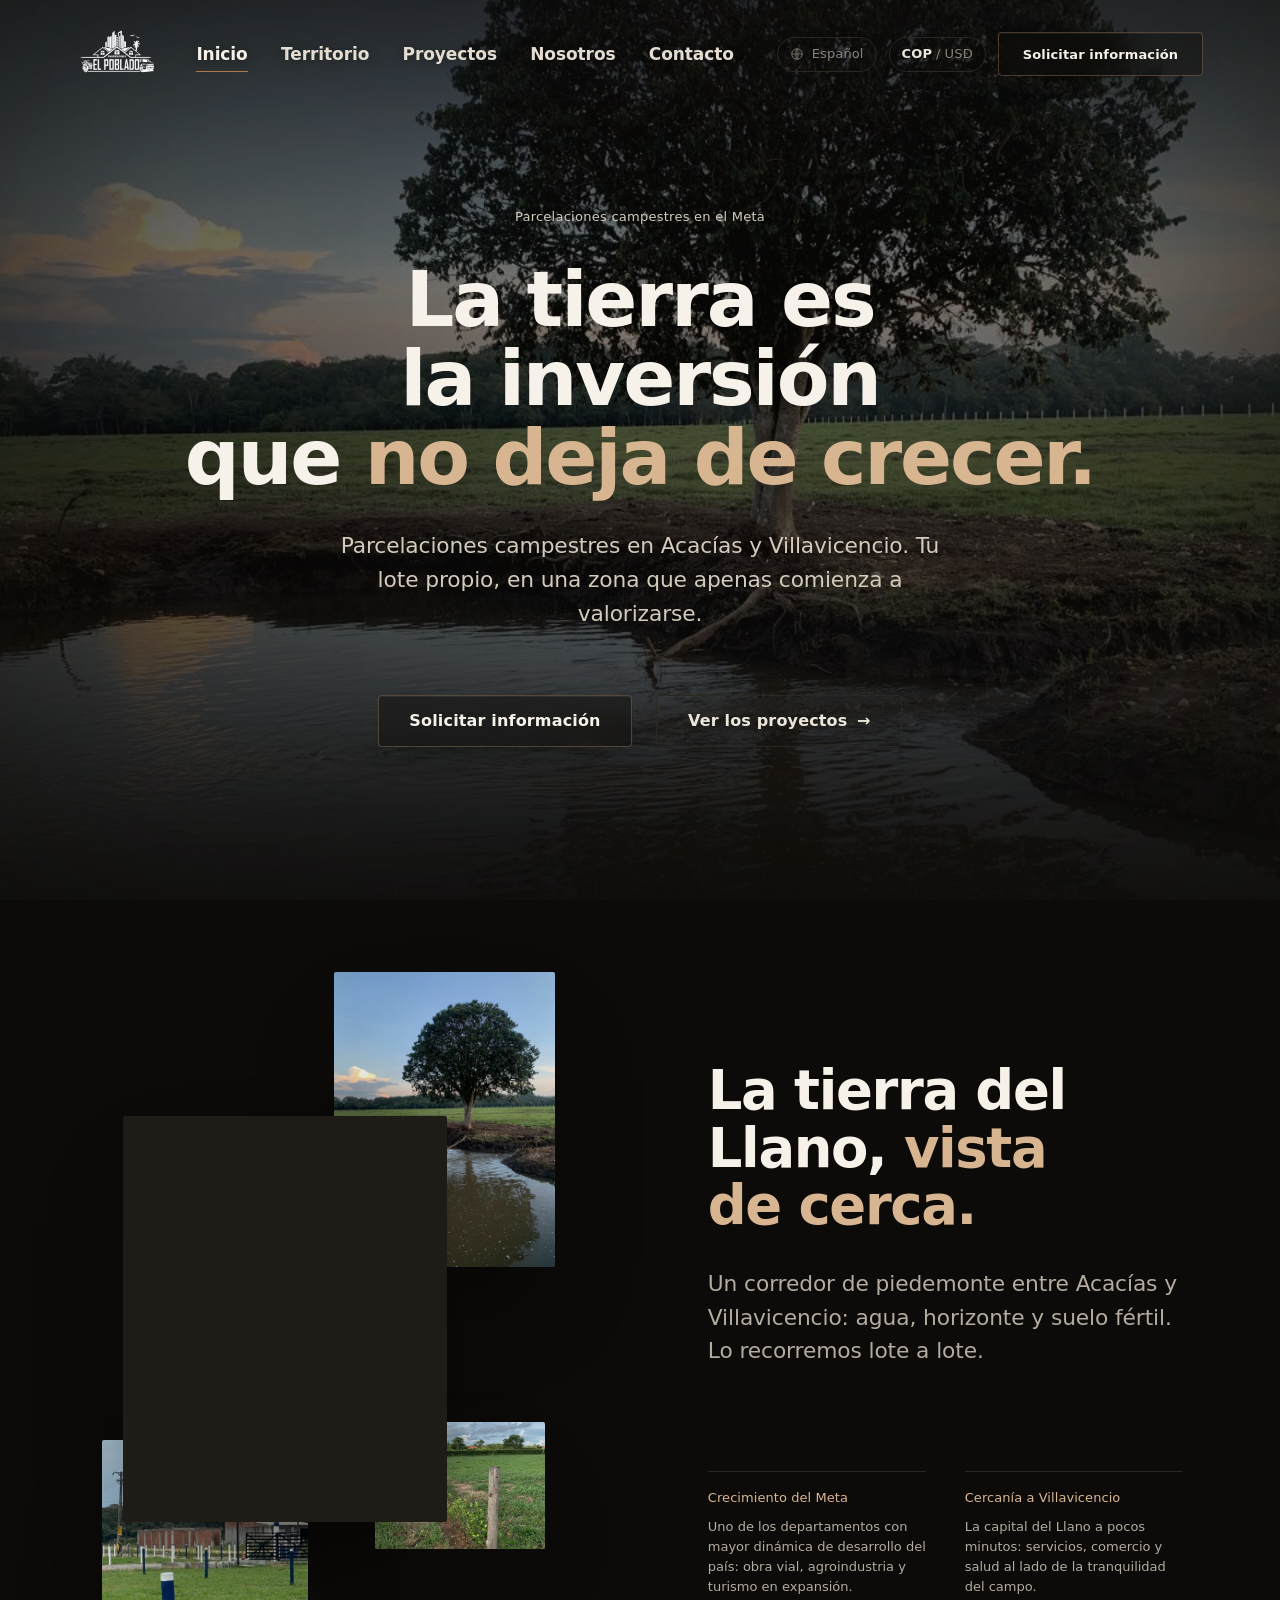
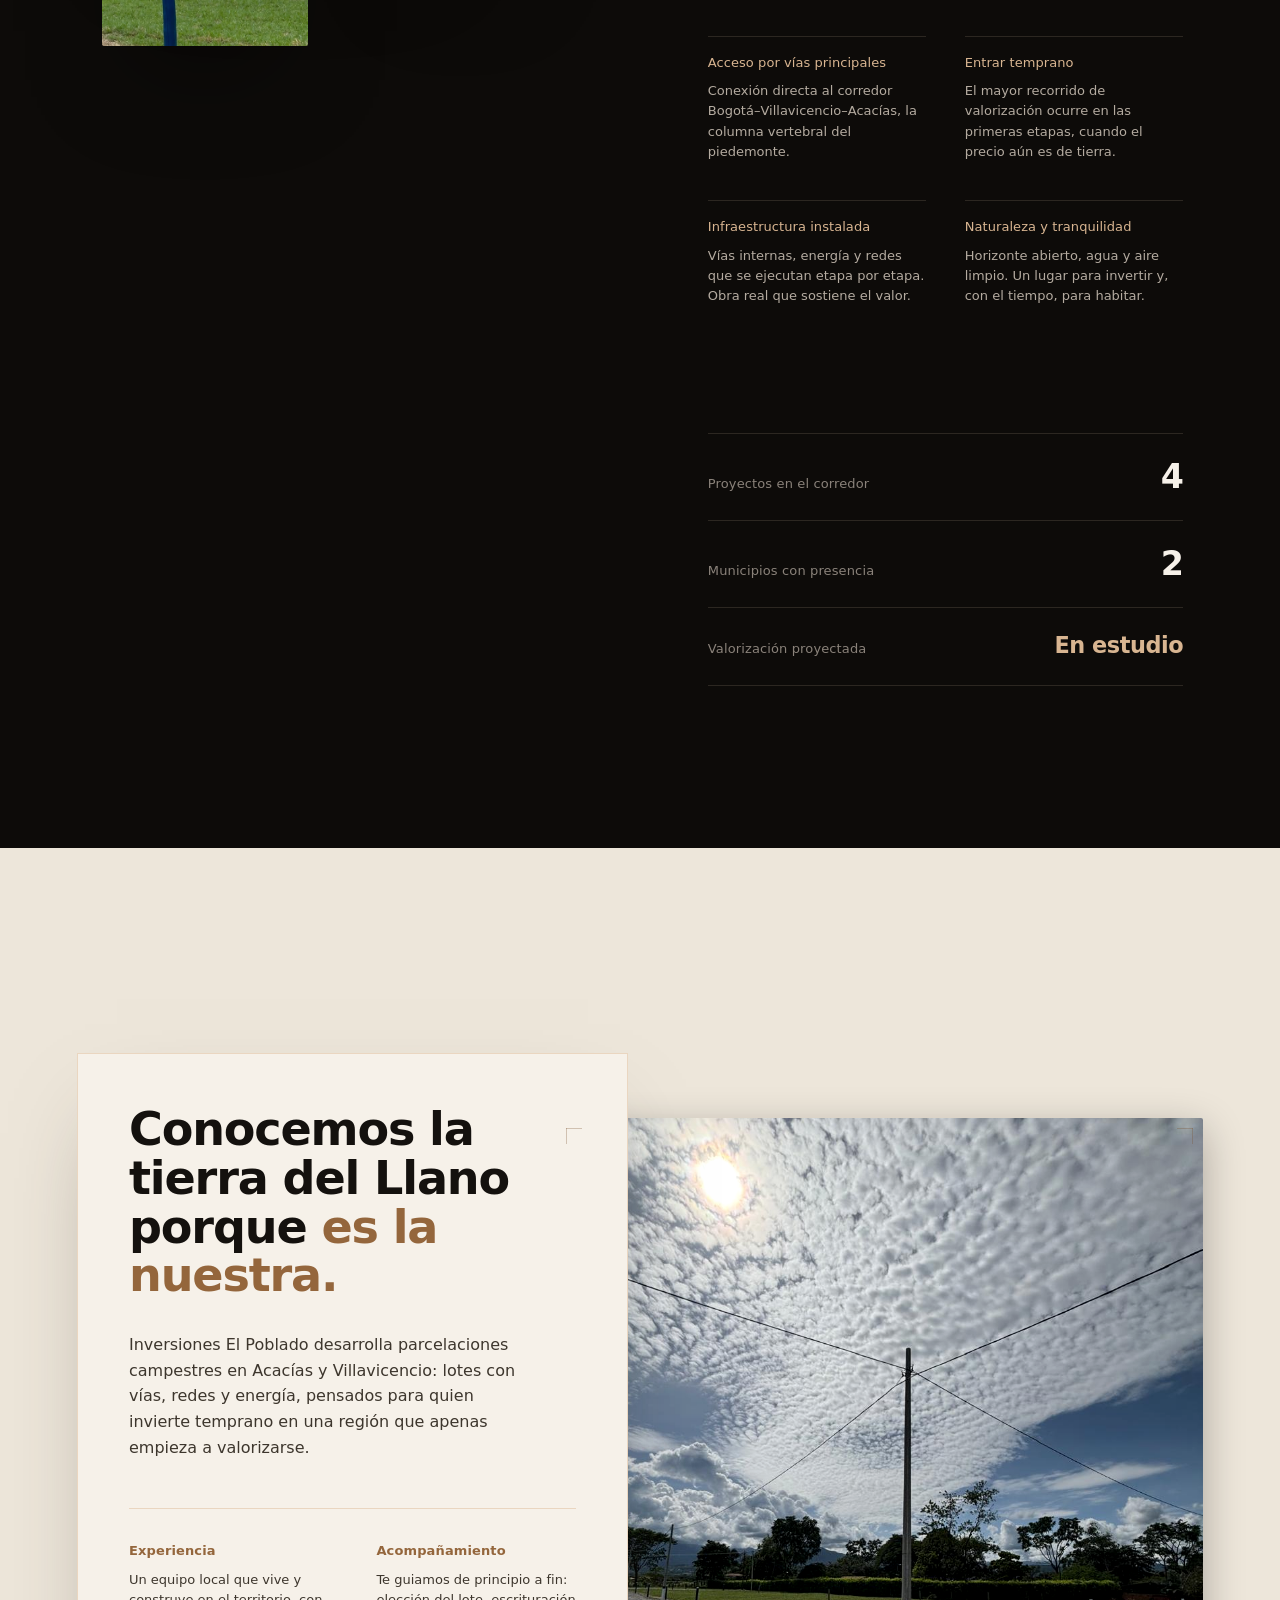
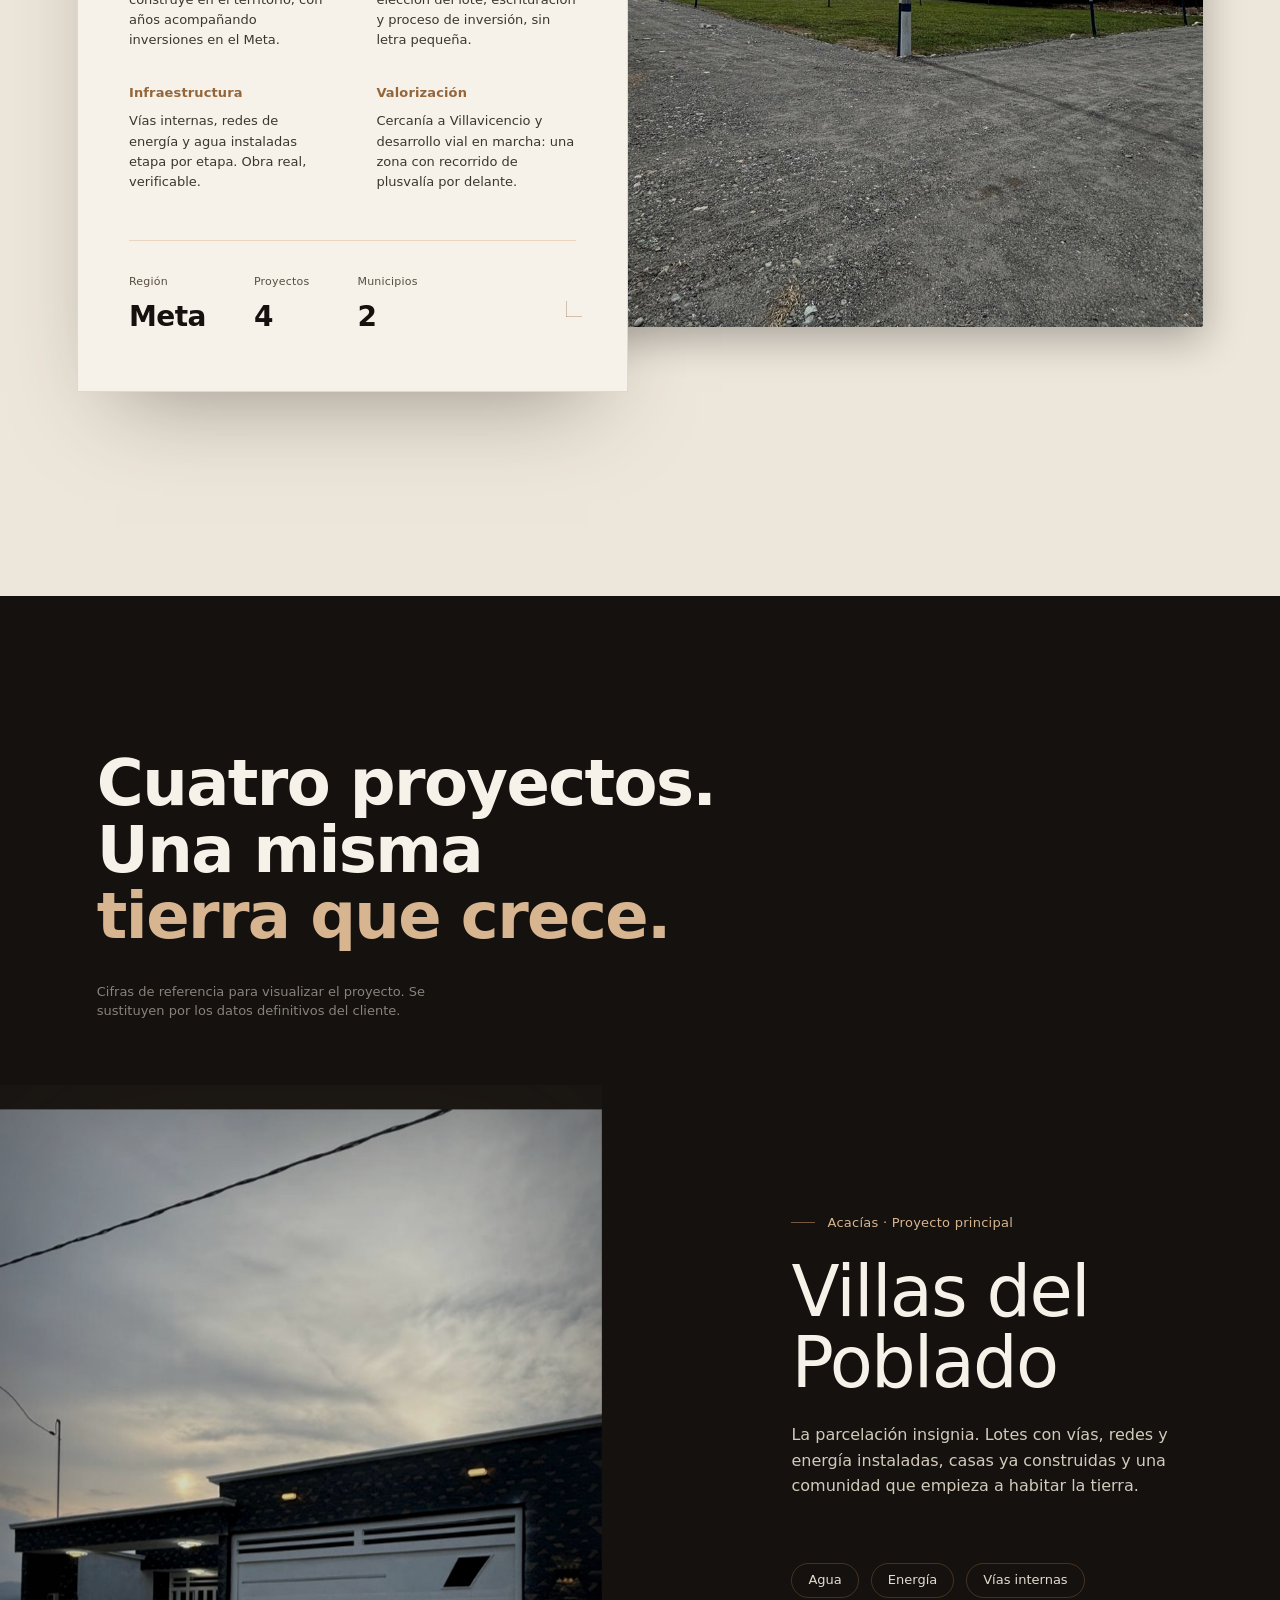
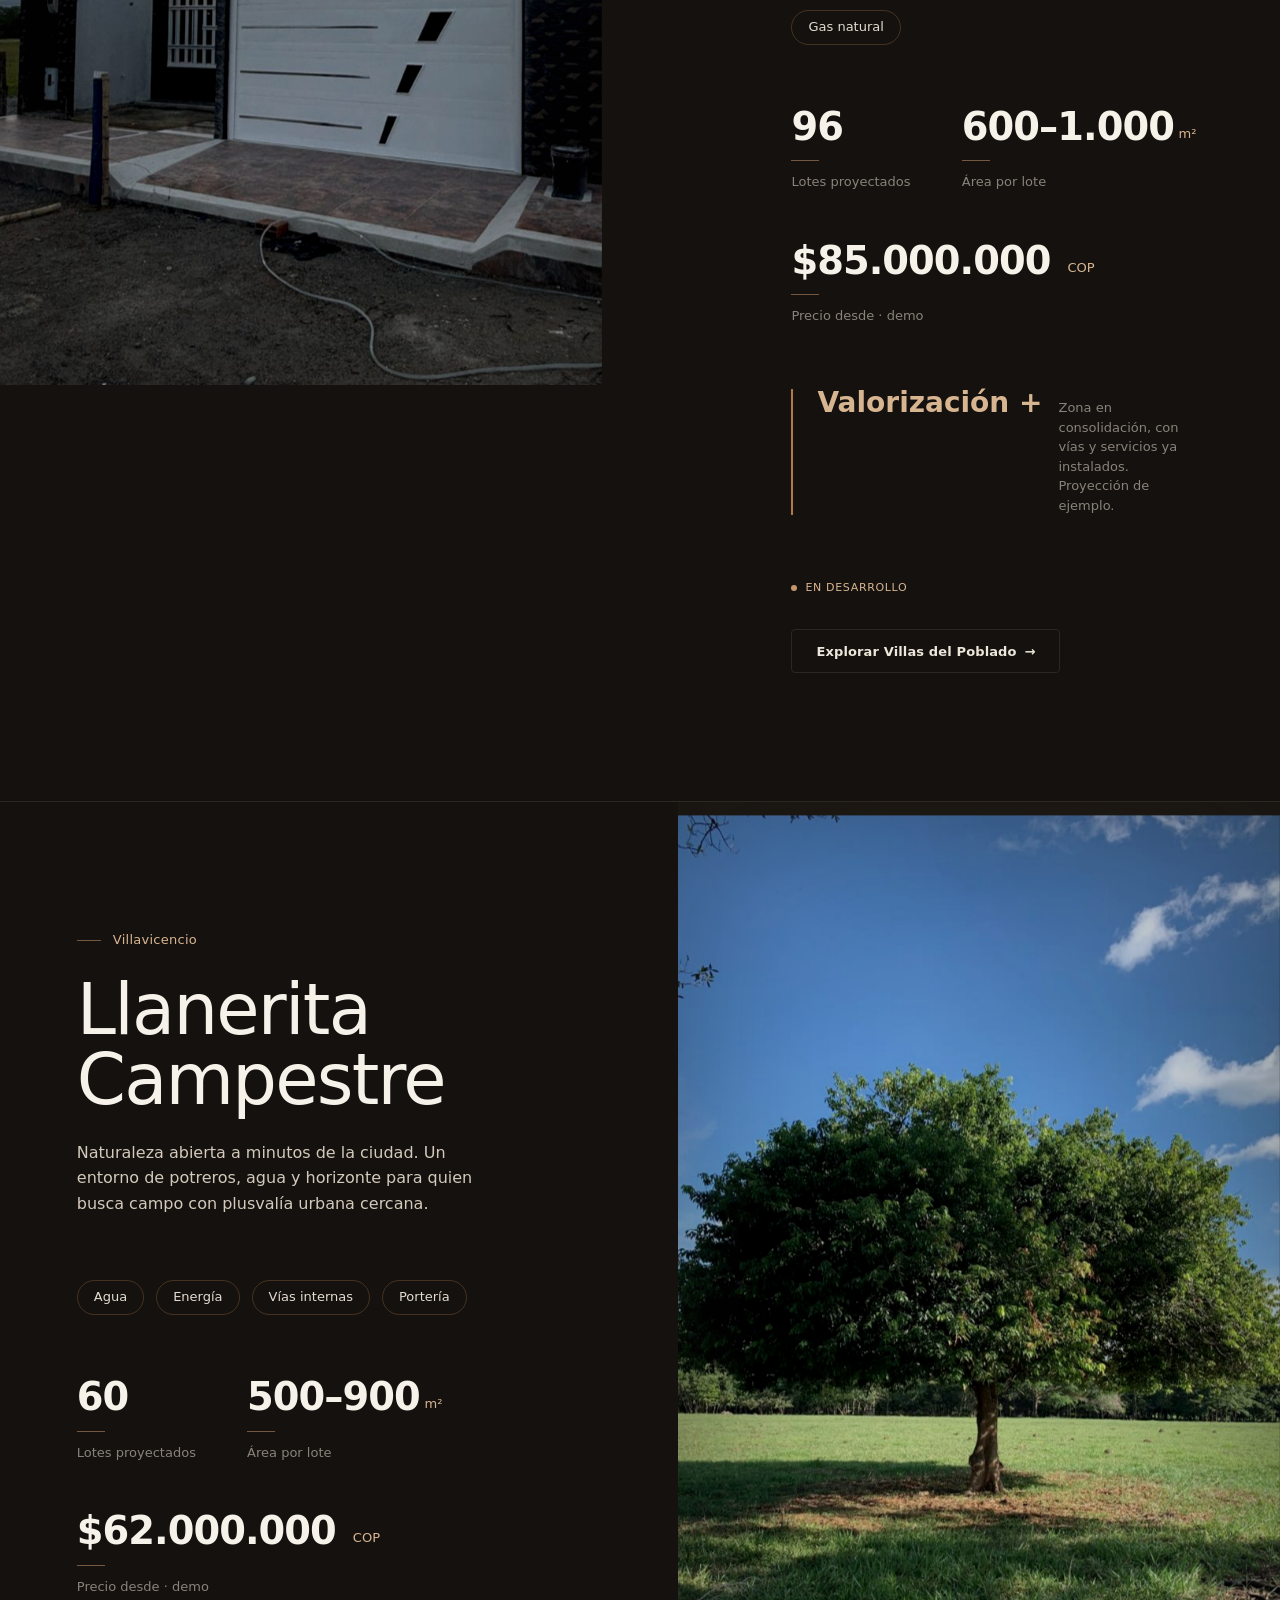
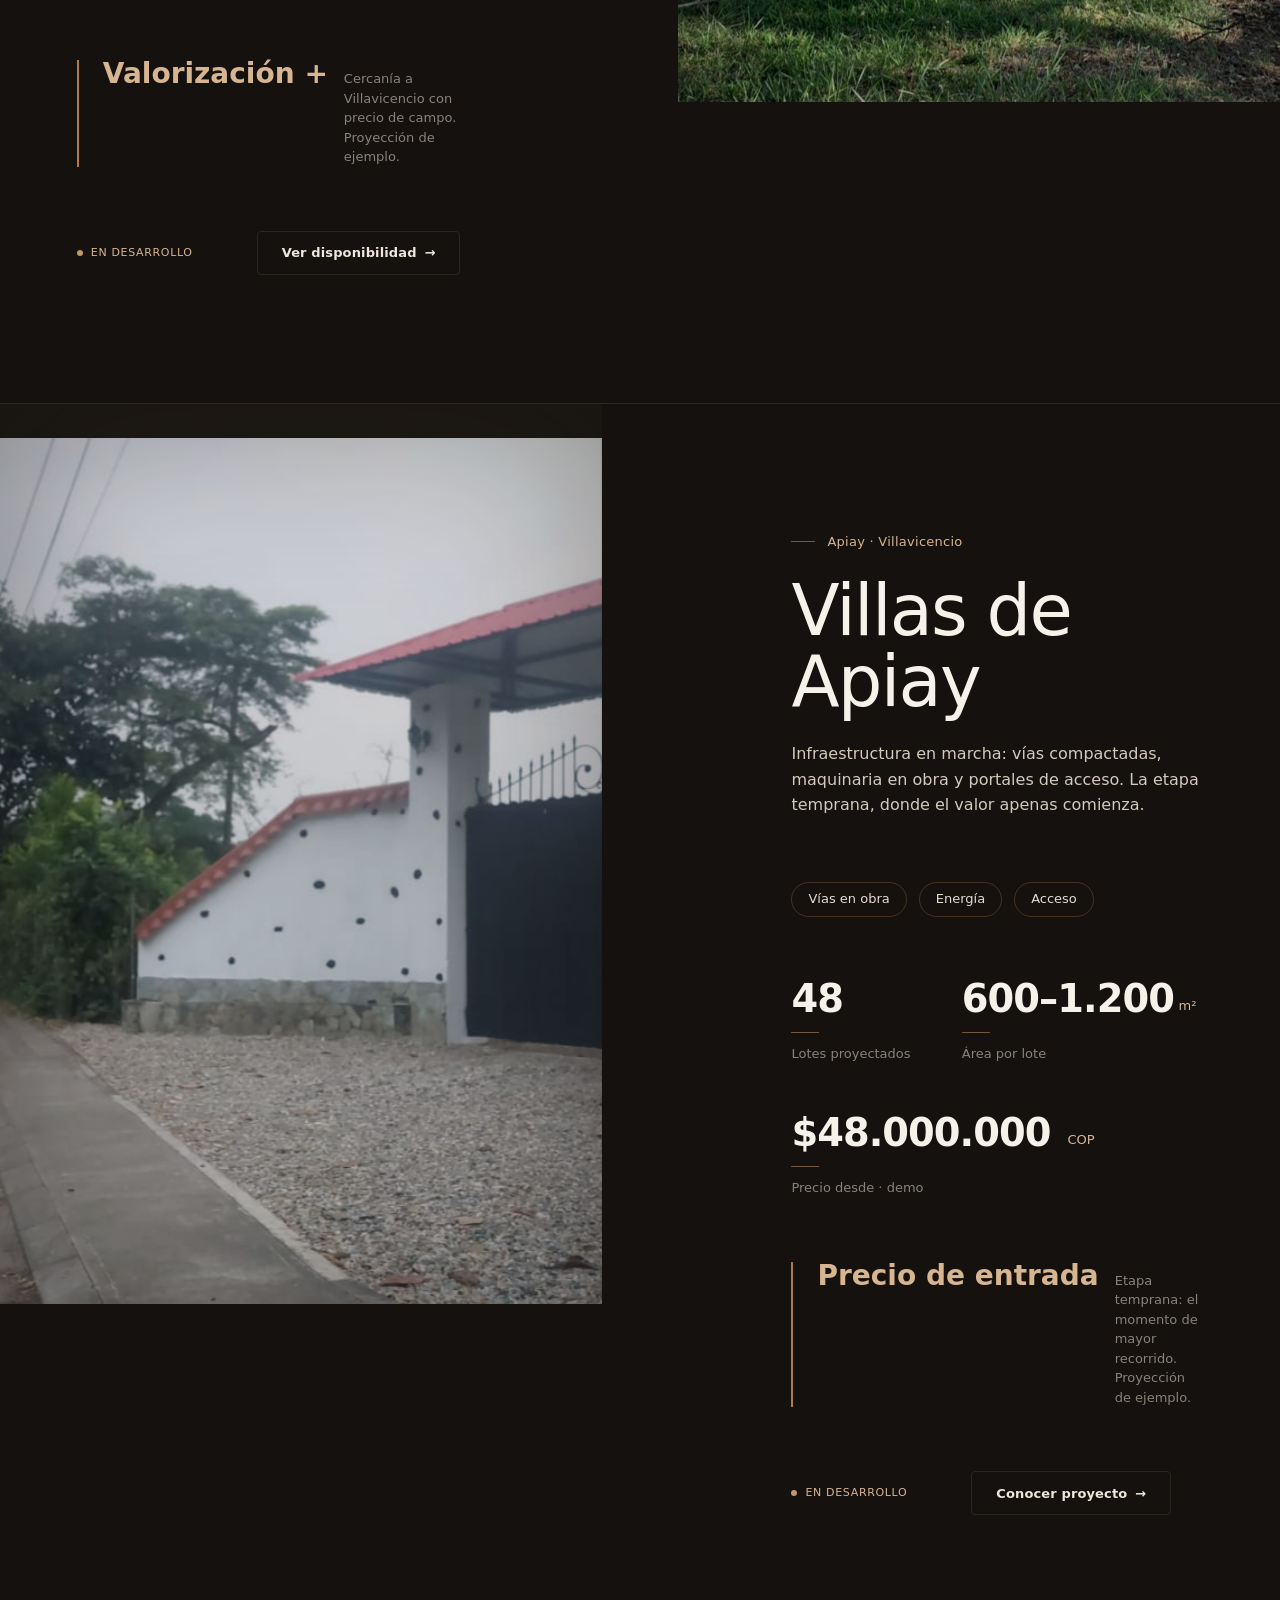
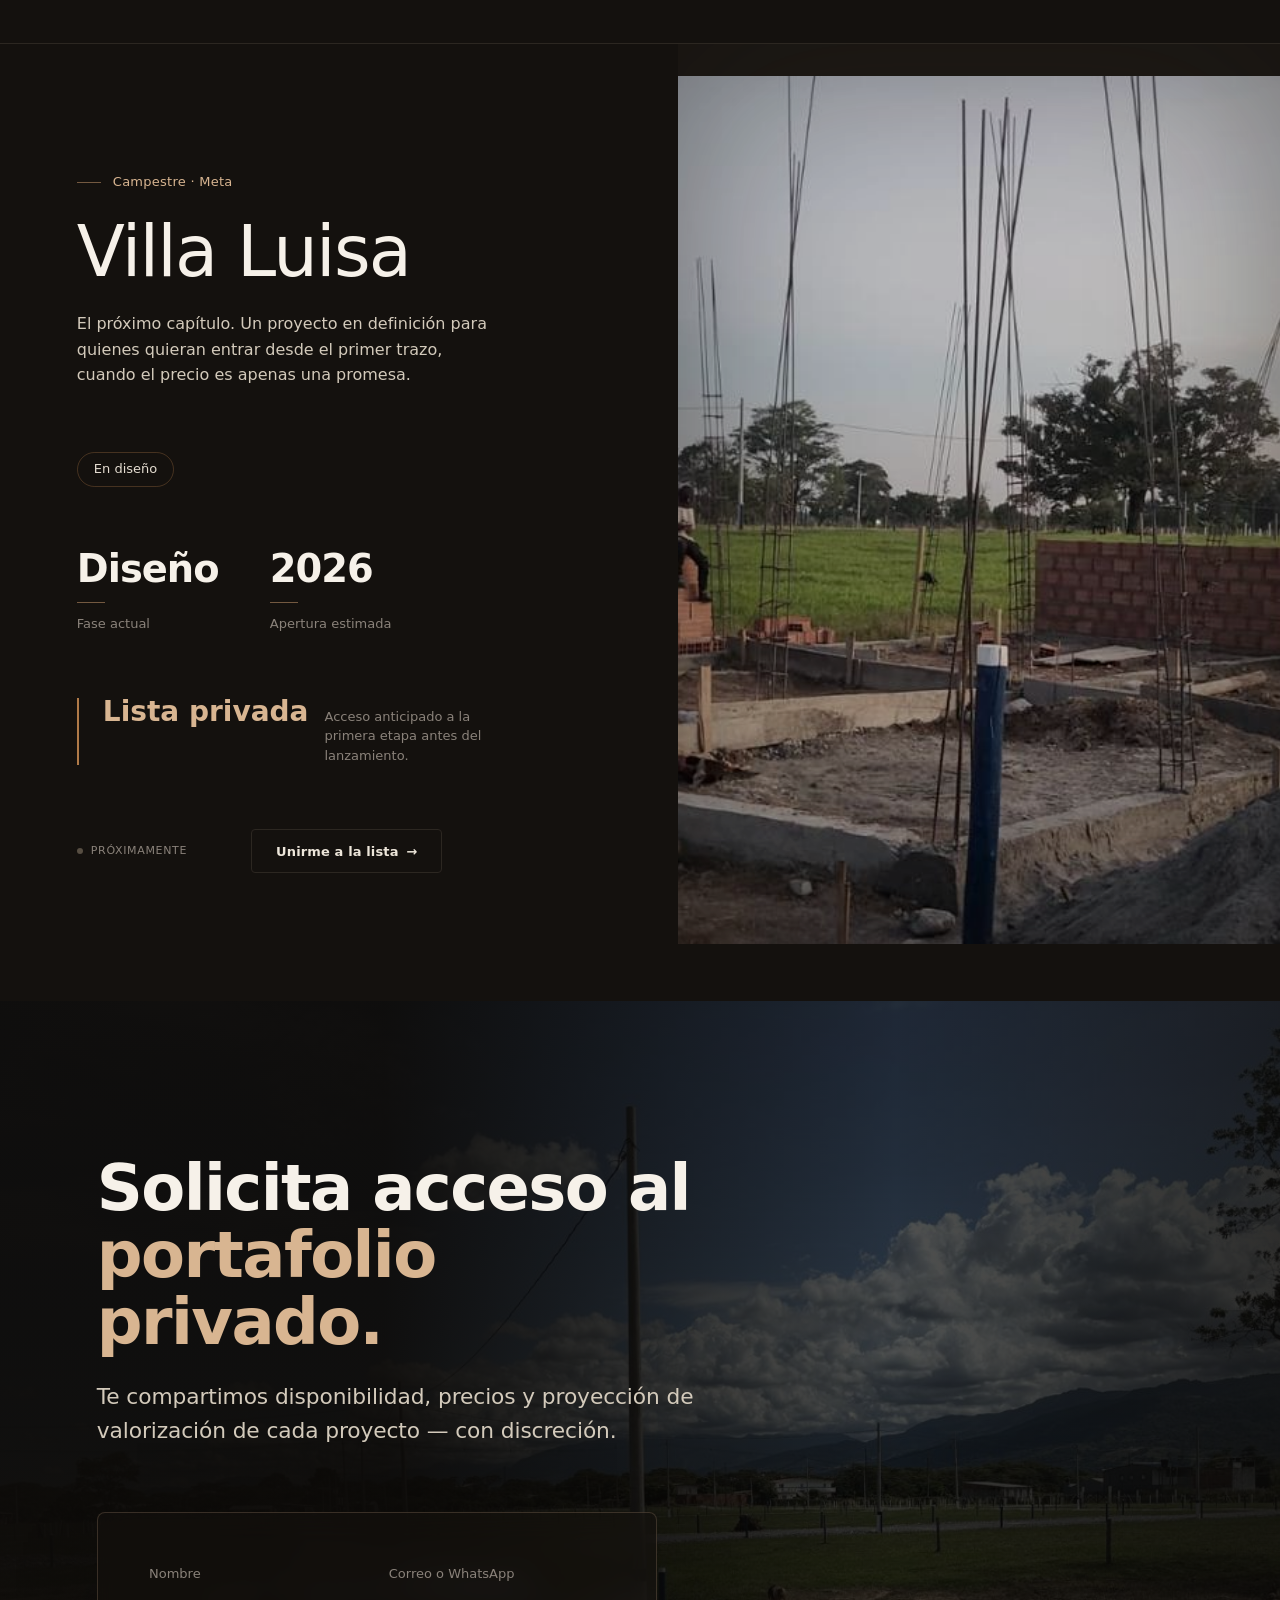
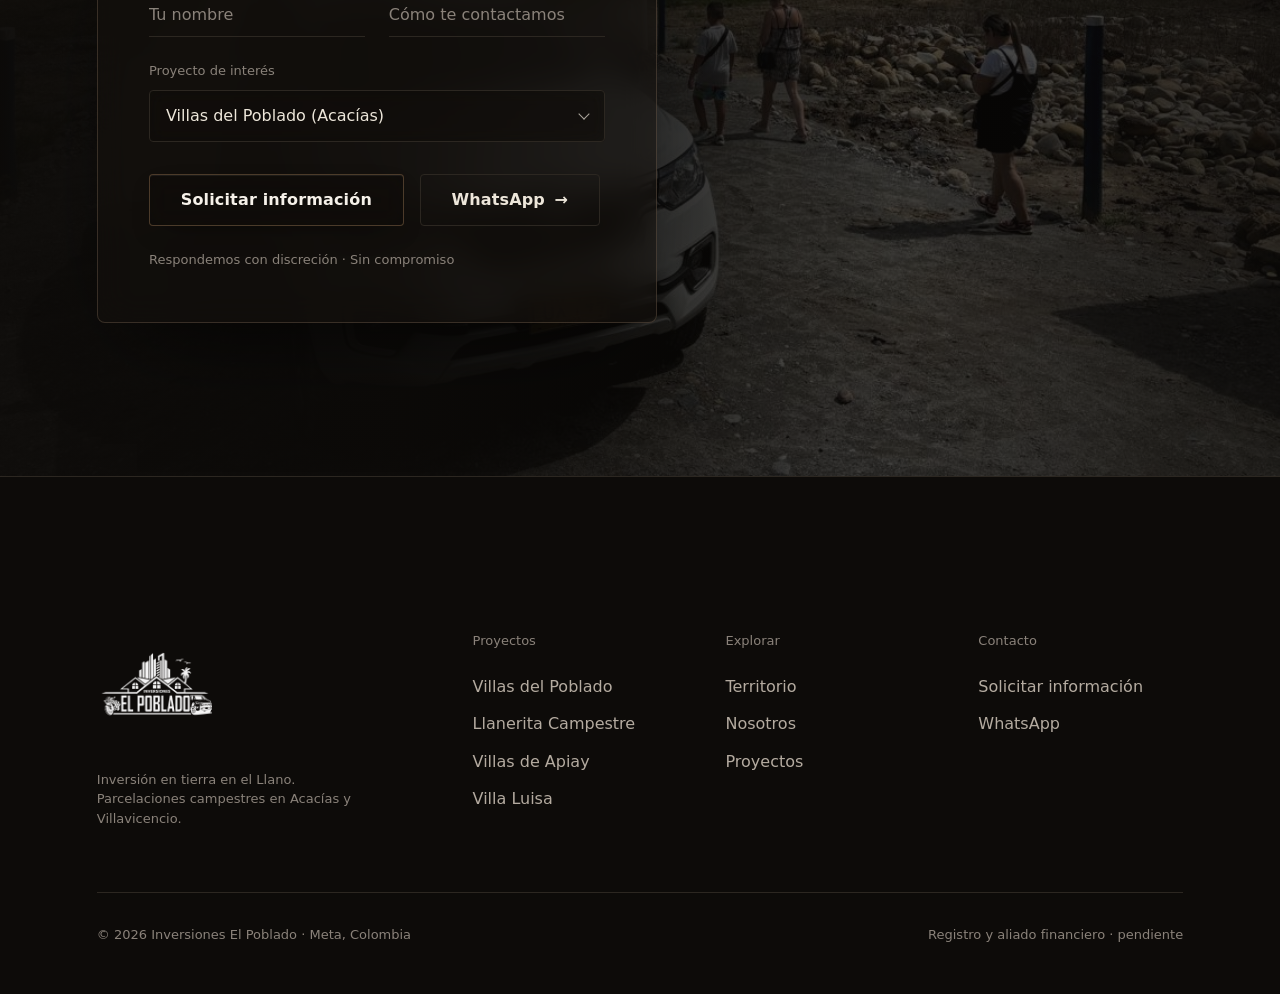
==== index.html @ cf8bb87a "primera version del proyecto" ====
<!doctype html>
<!-- Recursos temporales anotados como comentarios internos (data-mp="MP-xx"), sin render visual. -->
<html lang="es">
<head>
  <meta charset="utf-8" />
  <meta name="viewport" content="width=device-width, initial-scale=1" />
  <title>Inversiones El Poblado — Inversión en tierra en el Meta</title>
  <meta name="description" content="Parcelaciones campestres de inversión en Acacías y Villavicencio (Meta). Tu lote propio en una zona con proyección de valorización. Villas del Poblado, Llanerita Campestre, Villas de Apiay y Villa Luisa." />
  <meta name="theme-color" content="#14110E" />
  <link rel="canonical" href="https://inversioneselpoblado.co/" />

  <!-- Open Graph / social -->
  <meta property="og:type" content="website" />
  <meta property="og:title" content="Inversiones El Poblado — Inversión en tierra en el Meta" />
  <meta property="og:description" content="Parcelaciones campestres con proyección de valorización en Acacías y Villavicencio." />
  <meta property="og:image" content="assets/llanerita-campestre/fotos/llanerita_arbol-atardecer-reflejo.jpg" />
  <meta property="og:locale" content="es_CO" />

  <link rel="preconnect" href="https://api.fontshare.com" crossorigin />
  <!-- Una sola familia de marca: General Sans (pesos 400–700) -->
  <link href="https://api.fontshare.com/v2/css?f[]=general-sans@400,500,600,700&display=swap" rel="stylesheet" />

  <link rel="stylesheet" href="styles/tokens.css?v=22" />
  <link rel="stylesheet" href="styles/base.css?v=22" />
  <link rel="stylesheet" href="styles/components.css?v=22" />
  <link rel="stylesheet" href="styles/sections.css?v=22" />
  <link rel="stylesheet" href="styles/scenes.css?v=22" />
  <link rel="stylesheet" href="styles/brand.css?v=22" />
  <link rel="stylesheet" href="styles/loader.css?v=22" />

  <!-- Datos estructurados (SEO · autoridad) -->
  <script type="application/ld+json">
  {
    "@context":"https://schema.org",
    "@type":"RealEstateAgent",
    "name":"Inversiones El Poblado",
    "areaServed":["Acacías, Meta","Villavicencio, Meta"],
    "description":"Parcelaciones campestres de inversión en el Meta, Colombia.",
    "knowsAbout":["Inversión en tierra","Valorización","Parcelaciones campestres"]
  }
  </script>
</head>
<body>
  <!-- ============ LOADER (curtain reveal) ============ -->
  <div class="ep-loader" data-loader aria-hidden="true">
    <div class="ep-loader__inner">
      <img class="ep-loader__mark" src="assets/marca/logo/logo_el-poblado.svg" alt="" />
      <span class="ep-loader__line"><i></i></span>
    </div>
  </div>

  <a class="ep-skip" href="#main" data-i18n="skip">Saltar al contenido</a>

  <!-- ============ NAVBAR ============ -->
  <header class="ep-stage">
    <nav class="ep-nav" data-nav aria-label="Principal">
      <a class="ep-nav__brand" href="#inicio" aria-label="Inversiones El Poblado — inicio">
        <img src="assets/marca/logo/logo_el-poblado.svg" alt="Inversiones El Poblado" />
      </a>
      <ul class="ep-nav__links" data-nav-links>
        <li><a class="ep-nav__link" href="#inicio" data-i18n="nav.home">Inicio</a></li>
        <li><a class="ep-nav__link" href="#territorio" data-i18n="nav.territory">Territorio</a></li>
        <li><a class="ep-nav__link" href="#proyectos" data-i18n="nav.projects">Proyectos</a></li>
        <li><a class="ep-nav__link" href="#nosotros" data-i18n="nav.about">Nosotros</a></li>
        <li><a class="ep-nav__link" href="#contacto" data-i18n="nav.contact">Contacto</a></li>
      </ul>
      <div class="ep-nav__actions">
        <button class="ep-toggle ep-toggle--lang" type="button" data-lang-toggle aria-label="Cambiar idioma · Change language" title="Español / English">
          <span class="ep-toggle__globe" aria-hidden="true"></span><span data-lang-label>Español</span>
        </button>
        <button class="ep-toggle" type="button" data-currency-toggle aria-label="Cambiar moneda"><b>COP</b><span aria-hidden="true"> / </span>USD</button>
        <a class="ep-btn ep-btn--primary ep-btn--sm" href="#contacto" data-i18n="nav.cta">Solicitar información</a>
      </div>
    </nav>
  </header>

  <main id="main" class="ep-stage">
    <!-- ============ HERO (portada de marca) ============ -->
    <section class="ep-hero ep-grain" id="inicio" aria-labelledby="hero-title">
      <!-- Fondo: video temporal a sangre completa (MP-01). Poster/fallback = mejor fotografía. -->
      <div class="ep-hero__bg">
        <img
          src="assets/llanerita-campestre/fotos/llanerita_arbol-atardecer-reflejo.jpg"
          alt="Atardecer sobre un potrero en los Llanos del Meta, con un árbol reflejado en el agua."
          fetchpriority="high" decoding="async" />
        <video data-hero-video data-src="assets/videos/videofondoinmobiliaria.mp4" data-slow="0.85"
          muted loop playsinline preload="auto"
          poster="assets/llanerita-campestre/fotos/llanerita_arbol-atardecer-reflejo.jpg" aria-hidden="true" hidden>
          <source src="" type="video/mp4" />
        </video>
      </div>
      <div class="ep-hero__grade"></div>

      <div class="ep-hero__inner">
        <p class="ep-hero__mast ep-rise" data-i18n="hero.mast">Parcelaciones campestres en el Meta</p>
        <h1 class="ep-hero__title ep-rise" id="hero-title" data-i18n="hero.title">
          La tierra es la inversión<br />que <em>no deja de crecer.</em>
        </h1>
        <p class="ep-hero__lead ep-rise" data-i18n="hero.lead">
          Parcelaciones campestres en Acacías y Villavicencio. Tu lote propio,
          en una zona que apenas comienza a valorizarse.
        </p>
        <div class="ep-hero__actions ep-rise">
          <a class="ep-btn ep-btn--primary" href="#contacto" data-i18n="hero.cta1">Solicitar información</a>
          <a class="ep-btn ep-btn--ghost" href="#proyectos"><span data-i18n="hero.cta2">Ver los proyectos</span> <span class="ep-btn__arrow" aria-hidden="true">→</span></a>
        </div>
      </div>
    </section>

    <!-- ============ ESCENA 01 · EL TERRITORIO (stack fotográfico vivo) ============ -->
    <section class="ep-terr" id="territorio" aria-labelledby="terr-title">
      <div class="ep-terr__inner">
        <div class="ep-terr__stack" data-terr-stack>
          <figure class="ep-terr__card ep-terr__card--1" data-ty="-70" data-sc="-0.04">
            <img src="assets/llanerita-campestre/fotos/llanerita_arbol-caballos-estanque.jpg" alt="Caballos junto a un estanque bajo un árbol en el Llano." decoding="async" loading="lazy" />
          </figure>
          <figure class="ep-terr__card ep-terr__card--2" data-ty="60" data-sc="0.05">
            <img src="assets/llanerita-campestre/fotos/llanerita_arbol-atardecer-reflejo.jpg" alt="Árbol reflejado en el agua al atardecer en el Llano." decoding="async" loading="lazy" />
          </figure>
          <figure class="ep-terr__card ep-terr__card--3" data-ty="-45" data-sc="0.02">
            <img src="assets/villas-del-poblado/fotos/poblado_lote-mojones.jpg" alt="Mojones que delimitan un lote en una parcelación." decoding="async" loading="lazy" />
          </figure>
          <figure class="ep-terr__card ep-terr__card--4" data-ty="80" data-sc="-0.03">
            <img src="assets/llanerita-campestre/fotos/llanerita_cerca-potrero.jpg" alt="Cerca y potrero abierto hacia el horizonte llanero." decoding="async" loading="lazy" />
          </figure>
        </div>

        <div class="ep-terr__side">
          <div>
            <h2 class="ep-terr__statement ep-reveal" id="terr-title" data-i18n="terr.title">La tierra del Llano, <em>vista de cerca.</em></h2>
            <p class="ep-terr__lead ep-lead ep-reveal" data-delay="120" data-i18n="terr.lead">Un corredor de piedemonte entre Acacías y Villavicencio: agua, horizonte y suelo fértil. Lo recorremos lote a lote.</p>
          </div>

          <!-- Lectura editorial de la zona (contenido demo, se reemplaza con el real) -->
          <div class="ep-terr__notes ep-reveal" data-delay="140">
            <div class="ep-terr__note">
              <span class="ep-terr__nk" data-i18n="terr.n1k">Crecimiento del Meta</span>
              <p data-i18n="terr.n1v">Uno de los departamentos con mayor dinámica de desarrollo del país: obra vial, agroindustria y turismo en expansión.</p>
            </div>
            <div class="ep-terr__note">
              <span class="ep-terr__nk" data-i18n="terr.n2k">Cercanía a Villavicencio</span>
              <p data-i18n="terr.n2v">La capital del Llano a pocos minutos: servicios, comercio y salud al lado de la tranquilidad del campo.</p>
            </div>
            <div class="ep-terr__note">
              <span class="ep-terr__nk" data-i18n="terr.n3k">Acceso por vías principales</span>
              <p data-i18n="terr.n3v">Conexión directa al corredor Bogotá–Villavicencio–Acacías, la columna vertebral del piedemonte.</p>
            </div>
            <div class="ep-terr__note">
              <span class="ep-terr__nk" data-i18n="terr.n4k">Entrar temprano</span>
              <p data-i18n="terr.n4v">El mayor recorrido de valorización ocurre en las primeras etapas, cuando el precio aún es de tierra.</p>
            </div>
            <div class="ep-terr__note">
              <span class="ep-terr__nk" data-i18n="terr.n5k">Infraestructura instalada</span>
              <p data-i18n="terr.n5v">Vías internas, energía y redes que se ejecutan etapa por etapa. Obra real que sostiene el valor.</p>
            </div>
            <div class="ep-terr__note">
              <span class="ep-terr__nk" data-i18n="terr.n6k">Naturaleza y tranquilidad</span>
              <p data-i18n="terr.n6v">Horizonte abierto, agua y aire limpio. Un lugar para invertir y, con el tiempo, para habitar.</p>
            </div>
          </div>

          <div class="ep-terr__data ep-reveal" data-delay="160">
            <div class="ep-terr__datum"><span class="k" data-i18n="terr.d1">Proyectos en el corredor</span><span class="v">4</span></div>
            <div class="ep-terr__datum"><span class="k" data-i18n="terr.d2">Municipios con presencia</span><span class="v">2</span></div>
            <div class="ep-terr__datum ep-terr__datum--soft"><span class="k" data-i18n="terr.d3">Valorización proyectada</span><span class="v" data-i18n="common.study">En estudio</span></div>
          </div>
        </div>
      </div>
    </section>

    <!-- ============ ESCENA 02 · EL ORIGEN (Nosotros) ============ -->
    <section class="ep-origin" id="nosotros" aria-labelledby="about-title">
      <div class="ep-origin__wrap">
        <div class="ep-origin__grid">
          <figure class="ep-origin__figure ep-plot ep-plot--warm ep-scene-in">
            <!-- foto protagonista temporal (MP-04) -->
            <img src="assets/villas-del-poblado/fotos/poblado_cielo-llanero.jpg" alt="Cielo llanero sobre una parcelación campestre." decoding="async" />
          </figure>

          <div class="ep-origin__card ep-scene-in">
            <h2 class="ep-origin__statement" id="about-title" data-i18n="origin.title">Conocemos la tierra del Llano porque <em>es la nuestra.</em></h2>
            <div class="ep-origin__body">
              <p data-i18n="origin.p1">Inversiones El Poblado desarrolla parcelaciones campestres en Acacías y Villavicencio: lotes con vías, redes y energía, pensados para quien invierte temprano en una región que apenas empieza a valorizarse.</p>
            </div>

            <!-- Bloques editoriales (contenido demo, se reemplaza con el real) -->
            <div class="ep-origin__points">
              <div class="ep-origin__point">
                <span class="ep-origin__pk" data-i18n="origin.pk1">Experiencia</span>
                <p data-i18n="origin.pv1">Un equipo local que vive y construye en el territorio, con años acompañando inversiones en el Meta.</p>
              </div>
              <div class="ep-origin__point">
                <span class="ep-origin__pk" data-i18n="origin.pk2">Acompañamiento</span>
                <p data-i18n="origin.pv2">Te guiamos de principio a fin: elección del lote, escrituración y proceso de inversión, sin letra pequeña.</p>
              </div>
              <div class="ep-origin__point">
                <span class="ep-origin__pk" data-i18n="origin.pk3">Infraestructura</span>
                <p data-i18n="origin.pv3">Vías internas, redes de energía y agua instaladas etapa por etapa. Obra real, verificable.</p>
              </div>
              <div class="ep-origin__point">
                <span class="ep-origin__pk" data-i18n="origin.pk4">Valorización</span>
                <p data-i18n="origin.pv4">Cercanía a Villavicencio y desarrollo vial en marcha: una zona con recorrido de plusvalía por delante.</p>
              </div>
            </div>

            <div class="ep-origin__meta">
              <div><span class="k" data-i18n="origin.mk1">Región</span><span class="v">Meta</span></div>
              <div><span class="k" data-i18n="origin.mk2">Proyectos</span><span class="v">4</span></div>
              <div><span class="k" data-i18n="origin.mk3">Municipios</span><span class="v">2</span></div>
            </div>
          </div>
        </div>
      </div>
    </section>

    <!-- ============ ESCENA 03 · PROYECTOS (cada uno un producto) ============ -->
    <section class="ep-portfolio" id="proyectos" aria-labelledby="proj-title">
      <header class="ep-portfolio__head">
        <h2 class="ep-portfolio__title ep-reveal" id="proj-title" data-i18n="port.title">Cuatro proyectos. Una misma <em>tierra que crece.</em></h2>
        <p class="ep-portfolio__note ep-reveal" data-delay="120" data-i18n="port.note">Cifras de referencia para visualizar el proyecto. Se sustituyen por los datos definitivos del cliente.</p>
      </header>

      <!-- 01 · Villas del Poblado -->
      <article class="ep-proj ep-scene-in">
        <div class="ep-proj__media">
          <img src="assets/villas-del-poblado/fotos/poblado_casa-terminada-atardecer.jpg" alt="Casa terminada al atardecer en Villas del Poblado, Acacías." decoding="async" data-parallax />
        </div>
        <div class="ep-proj__panel">
          <p class="ep-proj__loc" data-i18n="p1.loc">Acacías · Proyecto principal</p>
          <h3 class="ep-proj__name">Villas del Poblado</h3>
          <p class="ep-proj__desc" data-i18n="p1.desc">La parcelación insignia. Lotes con vías, redes y energía instaladas, casas ya construidas y una comunidad que empieza a habitar la tierra.</p>
          <div class="ep-proj__serv"><span data-i18n="serv.water">Agua</span><span data-i18n="serv.power">Energía</span><span data-i18n="serv.roads">Vías internas</span><span data-i18n="serv.gas">Gas natural</span></div>
          <!-- datos de ejemplo (MP-09) -->
          <div class="ep-proj__spec">
            <div class="ep-fig"><span class="ep-fig__n">96</span><span class="ep-fig__l" data-i18n="spec.lots">Lotes proyectados</span></div>
            <div class="ep-fig"><span class="ep-fig__n">600–1.000<small>m²</small></span><span class="ep-fig__l" data-i18n="spec.area">Área por lote</span></div>
            <div class="ep-fig"><span class="ep-fig__n"><span data-cop="85000000">$85.000.000</span> <small data-cur-unit>COP</small></span><span class="ep-fig__l" data-i18n="spec.from">Precio desde · demo</span></div>
          </div>
          <div class="ep-proj__val"><span class="v" data-i18n="val.appr">Valorización +</span><span class="t" data-i18n="p1.valt">Zona en consolidación, con vías y servicios ya instalados. Proyección de ejemplo.</span></div>
          <div class="ep-proj__foot">
            <span class="ep-proj__state" data-i18n="state.dev">En desarrollo</span>
            <a class="ep-btn ep-btn--ghost ep-btn--sm" href="proyectos/villas-del-poblado.html"><span data-i18n="p1.cta">Explorar Villas del Poblado</span> <span class="ep-btn__arrow" aria-hidden="true">→</span></a>
          </div>
        </div>
      </article>

      <!-- 02 · Llanerita Campestre -->
      <article class="ep-proj ep-proj--rev ep-scene-in">
        <div class="ep-proj__media">
          <img src="assets/llanerita-campestre/fotos/llanerita_arbol-cielo-azul.jpg" alt="Árbol solitario bajo cielo azul en Llanerita Campestre, Villavicencio." decoding="async" data-parallax />
        </div>
        <div class="ep-proj__panel">
          <p class="ep-proj__loc">Villavicencio</p>
          <h3 class="ep-proj__name">Llanerita Campestre</h3>
          <p class="ep-proj__desc" data-i18n="p2.desc">Naturaleza abierta a minutos de la ciudad. Un entorno de potreros, agua y horizonte para quien busca campo con plusvalía urbana cercana.</p>
          <div class="ep-proj__serv"><span data-i18n="serv.water">Agua</span><span data-i18n="serv.power">Energía</span><span data-i18n="serv.roads">Vías internas</span><span data-i18n="serv.gate">Portería</span></div>
          <div class="ep-proj__spec">
            <div class="ep-fig"><span class="ep-fig__n">60</span><span class="ep-fig__l" data-i18n="spec.lots">Lotes proyectados</span></div>
            <div class="ep-fig"><span class="ep-fig__n">500–900<small>m²</small></span><span class="ep-fig__l" data-i18n="spec.area">Área por lote</span></div>
            <div class="ep-fig"><span class="ep-fig__n"><span data-cop="62000000">$62.000.000</span> <small data-cur-unit>COP</small></span><span class="ep-fig__l" data-i18n="spec.from">Precio desde · demo</span></div>
          </div>
          <div class="ep-proj__val"><span class="v" data-i18n="val.appr">Valorización +</span><span class="t" data-i18n="p2.valt">Cercanía a Villavicencio con precio de campo. Proyección de ejemplo.</span></div>
          <div class="ep-proj__foot">
            <span class="ep-proj__state" data-i18n="state.dev">En desarrollo</span>
            <a class="ep-btn ep-btn--ghost ep-btn--sm" href="proyectos/llanerita-campestre.html"><span data-i18n="p2.cta">Ver disponibilidad</span> <span class="ep-btn__arrow" aria-hidden="true">→</span></a>
          </div>
        </div>
      </article>

      <!-- 03 · Villas de Apiay -->
      <article class="ep-proj ep-scene-in">
        <div class="ep-proj__media">
          <img src="assets/villas-de-apiay/fotos/apiay_portal-acceso.jpg" alt="Portal de acceso en obra en Villas de Apiay." decoding="async" data-parallax />
        </div>
        <div class="ep-proj__panel">
          <p class="ep-proj__loc">Apiay · Villavicencio</p>
          <h3 class="ep-proj__name">Villas de Apiay</h3>
          <p class="ep-proj__desc" data-i18n="p3.desc">Infraestructura en marcha: vías compactadas, maquinaria en obra y portales de acceso. La etapa temprana, donde el valor apenas comienza.</p>
          <div class="ep-proj__serv"><span data-i18n="serv.roadsWork">Vías en obra</span><span data-i18n="serv.power">Energía</span><span data-i18n="serv.access">Acceso</span></div>
          <div class="ep-proj__spec">
            <div class="ep-fig"><span class="ep-fig__n">48</span><span class="ep-fig__l" data-i18n="spec.lots">Lotes proyectados</span></div>
            <div class="ep-fig"><span class="ep-fig__n">600–1.200<small>m²</small></span><span class="ep-fig__l" data-i18n="spec.area">Área por lote</span></div>
            <div class="ep-fig"><span class="ep-fig__n"><span data-cop="48000000">$48.000.000</span> <small data-cur-unit>COP</small></span><span class="ep-fig__l" data-i18n="spec.from">Precio desde · demo</span></div>
          </div>
          <div class="ep-proj__val"><span class="v" data-i18n="val.entry">Precio de entrada</span><span class="t" data-i18n="p3.valt">Etapa temprana: el momento de mayor recorrido. Proyección de ejemplo.</span></div>
          <div class="ep-proj__foot">
            <span class="ep-proj__state" data-i18n="state.dev">En desarrollo</span>
            <a class="ep-btn ep-btn--ghost ep-btn--sm" href="proyectos/villas-de-apiay.html"><span data-i18n="p3.cta">Conocer proyecto</span> <span class="ep-btn__arrow" aria-hidden="true">→</span></a>
          </div>
        </div>
      </article>

      <!-- 04 · Villa Luisa -->
      <article class="ep-proj ep-proj--rev ep-scene-in">
        <div class="ep-proj__media">
          <img src="assets/villas-del-poblado/fotos/poblado_cimientos-atardecer.jpg" alt="Cimientos al atardecer, etapa temprana de urbanización." decoding="async" data-parallax />
        </div>
        <div class="ep-proj__panel">
          <p class="ep-proj__loc">Campestre · Meta</p>
          <h3 class="ep-proj__name">Villa Luisa</h3>
          <p class="ep-proj__desc" data-i18n="p4.desc">El próximo capítulo. Un proyecto en definición para quienes quieran entrar desde el primer trazo, cuando el precio es apenas una promesa.</p>
          <div class="ep-proj__serv"><span data-i18n="serv.design">En diseño</span></div>
          <div class="ep-proj__spec">
            <div class="ep-fig"><span class="ep-fig__n" data-i18n="p4.phasev">Diseño</span><span class="ep-fig__l" data-i18n="spec.phase">Fase actual</span></div>
            <div class="ep-fig"><span class="ep-fig__n">2026</span><span class="ep-fig__l" data-i18n="spec.opening">Apertura estimada</span></div>
          </div>
          <div class="ep-proj__val"><span class="v" data-i18n="val.list">Lista privada</span><span class="t" data-i18n="p4.valt">Acceso anticipado a la primera etapa antes del lanzamiento.</span></div>
          <div class="ep-proj__foot">
            <span class="ep-proj__state ep-proj__state--soon" data-i18n="state.soon">Próximamente</span>
            <a class="ep-btn ep-btn--ghost ep-btn--sm" href="proyectos/villa-luisa.html"><span data-i18n="p4.cta">Unirme a la lista</span> <span class="ep-btn__arrow" aria-hidden="true">→</span></a>
          </div>
        </div>
      </article>
    </section>

    <!-- ============ ESCENA 04 · INVITACIÓN (contacto) ============ -->
    <section class="ep-cta" id="contacto" aria-labelledby="invite-title">
      <div class="ep-cta__photo" aria-hidden="true">
        <!-- foto temporal (MP-07) -->
        <img src="assets/villas-del-poblado/fotos/poblado_familia-acceso.jpg" alt="" decoding="async" />
      </div>

      <div class="ep-cta__wrap">
        <h2 class="ep-cta__title ep-reveal" id="invite-title" data-i18n="cta.title">Solicita acceso al <em>portafolio privado.</em></h2>
        <p class="ep-cta__lead ep-reveal" data-delay="120" data-i18n="cta.lead">Te compartimos disponibilidad, precios y proyección de valorización de cada proyecto — con discreción.</p>

        <div class="ep-cta__card ep-scene-in">
          <form class="ep-cta__form" onsubmit="return false" novalidate>
            <div class="ep-field"><label for="f-name" data-i18n="form.name">Nombre</label><input id="f-name" type="text" data-i18n-ph="form.name.ph" placeholder="Tu nombre" /></div>
            <div class="ep-field"><label for="f-contact" data-i18n="form.contact">Correo o WhatsApp</label><input id="f-contact" type="text" data-i18n-ph="form.contact.ph" placeholder="Cómo te contactamos" /></div>
            <div class="ep-field full">
              <label id="f-proj-label" data-i18n="form.project">Proyecto de interés</label>
              <!-- Dropdown personalizado (no <select> nativo) -->
              <div class="ep-select" data-select>
                <button type="button" class="ep-select__btn" data-select-btn aria-haspopup="listbox" aria-expanded="false" aria-labelledby="f-proj-label">
                  <span data-select-value>Villas del Poblado (Acacías)</span>
                  <span class="ep-select__chev" aria-hidden="true"></span>
                </button>
                <ul class="ep-select__list" role="listbox" data-select-list tabindex="-1" aria-labelledby="f-proj-label">
                  <li class="ep-select__opt is-selected" role="option" data-value="poblado" aria-selected="true">Villas del Poblado (Acacías)</li>
                  <li class="ep-select__opt" role="option" data-value="llanerita" aria-selected="false">Llanerita Campestre</li>
                  <li class="ep-select__opt" role="option" data-value="apiay" aria-selected="false">Villas de Apiay</li>
                  <li class="ep-select__opt" role="option" data-value="luisa" aria-selected="false">Villa Luisa</li>
                  <li class="ep-select__opt" role="option" data-value="all" aria-selected="false" data-i18n="form.all">Todo el portafolio</li>
                </ul>
                <input type="hidden" name="proyecto" data-select-input value="poblado" />
              </div>
            </div>
          </form>
          <div class="ep-cta__actions">
            <button class="ep-btn ep-btn--primary" type="button" data-i18n="cta.submit">Solicitar información</button>
            <a class="ep-btn ep-btn--ghost" href="#contacto"><span>WhatsApp</span> <span class="ep-btn__arrow" aria-hidden="true">→</span></a>
          </div>
          <p class="ep-cta__note" data-i18n="cta.note">Respondemos con discreción · Sin compromiso</p>
        </div>
      </div>
    </section>
  </main>

  <!-- ============ FOOTER ============ -->
  <footer class="ep-footer ep-stage">
    <div class="ep-container">
      <div class="ep-footer__cols">
        <div class="ep-footer__brand ep-reveal">
          <img src="assets/marca/logo/logo_el-poblado.svg" alt="Inversiones El Poblado" />
          <p data-i18n="footer.tagline">Inversión en tierra en el Llano. Parcelaciones campestres en Acacías y Villavicencio.</p>
        </div>
        <div class="ep-footer__col">
          <h4 data-i18n="nav.projects">Proyectos</h4>
          <a href="proyectos/villas-del-poblado.html">Villas del Poblado</a>
          <a href="proyectos/llanerita-campestre.html">Llanerita Campestre</a>
          <a href="proyectos/villas-de-apiay.html">Villas de Apiay</a>
          <a href="proyectos/villa-luisa.html">Villa Luisa</a>
        </div>
        <div class="ep-footer__col">
          <h4 data-i18n="footer.explore">Explorar</h4>
          <a href="#territorio" data-i18n="nav.territory">Territorio</a>
          <a href="#nosotros" data-i18n="nav.about">Nosotros</a>
          <a href="#proyectos" data-i18n="nav.projects">Proyectos</a>
        </div>
        <div class="ep-footer__col">
          <h4 data-i18n="nav.contact">Contacto</h4>
          <a href="#contacto" data-i18n="footer.request">Solicitar información</a>
          <a href="#contacto">WhatsApp</a>
        </div>
      </div>
      <div class="ep-footer__bottom">
        <span data-i18n="footer.copy">© 2026 Inversiones El Poblado · Meta, Colombia</span>
        <span class="ep-mp" data-mp="MP-08" data-i18n="footer.legal">Registro y aliado financiero · pendiente</span>
      </div>
    </div>
  </footer>

  <script src="js/main.js?v=22" defer></script>
</body>
</html>
---- styles/tokens.css ----
/* ============================================================
   EL UMBRAL — Design Tokens (de /design/tokens.json)
   Capas: primitive -> semantic -> component
   Los componentes consumen semantic, nunca primitive.
   ============================================================ */
:root {
  /* ---- Primitive · Neutros cálidos (Carbón -> Marfil) ---- */
  --ep-carbon-950:#0D0B09; --ep-carbon-900:#14110E; --ep-carbon-800:#1F1B16;
  --ep-carbon-700:#2C2721; --ep-carbon-600:#3D362D; --ep-carbon-500:#574E42;
  --ep-carbon-400:#8A827A; --ep-carbon-300:#B4ABA0; --ep-carbon-200:#D3CABB;
  --ep-carbon-100:#E4DCD0; --ep-carbon-50:#EDE6DA;  --ep-carbon-25:#F6F1E9;
  /* ---- Primitive · Oro cobre (acento único) ---- */
  --ep-copper-700:#7A5230; --ep-copper-600:#94663C; --ep-copper-500:#B07A48;
  --ep-copper-400:#C4966A; --ep-copper-300:#D8B591; --ep-copper-200:#EAD6C0;
  /* ---- Primitive · Verde ladera (solo dato positivo) ---- */
  --ep-ladera-700:#1D2A22; --ep-ladera-600:#2E4034; --ep-ladera-500:#3E5647; --ep-ladera-300:#7A9482;

  /* ---- Semantic · Background ---- */
  --ep-bg-base:var(--ep-carbon-900);
  --ep-bg-warm:var(--ep-carbon-50);
  --ep-bg-inset:var(--ep-carbon-950);
  --ep-bg-overlay:rgba(13,11,9,.72);
  /* ---- Semantic · Surface ---- */
  --ep-surface-1:var(--ep-carbon-800);
  --ep-surface-2:var(--ep-carbon-700);
  --ep-surface-warm:var(--ep-carbon-25);
  /* ---- Semantic · Accent ---- */
  --ep-accent:var(--ep-copper-500);
  --ep-accent-hover:var(--ep-copper-400);
  --ep-accent-press:var(--ep-copper-600);
  /* ---- Semantic · Text ---- */
  --ep-text-primary:var(--ep-carbon-50);
  --ep-text-secondary:var(--ep-carbon-300);
  --ep-text-muted:var(--ep-carbon-400);
  --ep-text-on-warm:var(--ep-carbon-900);
  /* ---- Semantic · Success / Border ---- */
  --ep-success:var(--ep-ladera-600);
  --ep-success-fg:var(--ep-ladera-300);
  --ep-border:var(--ep-carbon-700);
  --ep-border-warm:var(--ep-copper-200);
  --ep-border-focus:var(--ep-copper-400);

  /* ---- Opacidades ---- */
  --ep-opacity-disabled:.38; --ep-opacity-muted:.64; --ep-opacity-veil:.72;
  --ep-opacity-hover-tint:.08; --ep-opacity-grain:.06;

  /* ============================================================
     SISTEMA TIPOGRÁFICO — dos voces, una identidad.
     UNA sola grotesca para toda la interfaz = General Sans. Identidad por PESO, no por familia.
       · Hero .............. 600 (semibold)      · Botones ......... 600
       · Títulos sección ... 600 (semibold)      · Formularios ..... 500
       · Títulos proyecto .. 500 (medium)        · Cifras/datos .... 600
       · Menú / labels ..... 500 (medium)        · Texto de apoyo .. 400 (regular)
     Tracking negativo (-.02/-.03em) en títulos grandes para solidez.
     ÉNFASIS = peso (600/700/800) + tamaño + color cobre + espaciado. NUNCA itálica ni serif.
     Una sola familia en toda la marca (estilo Stripe/Vercel/Apple), sin recursos "de IA".
     ============================================================ */
  --ep-font-display:"General Sans",system-ui,-apple-system,"Segoe UI",sans-serif; /* grotesca de marca (títulos) */
  --ep-font-sans:"General Sans",system-ui,-apple-system,"Segoe UI",sans-serif;    /* misma familia: UI/cuerpo */
  --ep-font-serif-text:var(--ep-font-sans);   /* sin serif: alias a la grotesca (compat) */
  --ep-font-mono:"Space Mono",ui-monospace,"SFMono-Regular",monospace; /* solo datos técnicos */

  --ep-fs-display-1:clamp(2.75rem,7vw,5.5rem);
  --ep-fs-display-2:clamp(2.25rem,5vw,4rem);
  --ep-fs-h1:clamp(2rem,4vw,3rem);
  --ep-fs-h2:clamp(1.5rem,3vw,2.25rem);
  --ep-fs-h3:clamp(1.3rem,2.2vw,1.75rem);
  --ep-fs-lead:clamp(1.2rem,1.7vw,1.5rem);   /* subtítulo/deck (serif) */
  --ep-fs-data-xl:clamp(2.75rem,5vw,4.5rem);
  --ep-fs-body-lg:1.15rem;
  --ep-fs-body:1rem;
  --ep-fs-caption:.8125rem;
  --ep-fs-micro:.6875rem;
  --ep-lh-tight:1.05; --ep-lh-body:1.6;
  --ep-tracking-display:-.02em; --ep-tracking-mono:.12em;

  /* ---- Espaciado (base 4px) ---- */
  --ep-space-1:4px;  --ep-space-2:8px;   --ep-space-3:12px; --ep-space-4:16px;
  --ep-space-5:24px; --ep-space-6:32px;  --ep-space-7:48px; --ep-space-8:64px;
  --ep-space-9:96px; --ep-space-10:128px;--ep-space-11:160px;--ep-space-12:200px;

  /* ---- Grid ---- */
  --ep-grid-margin:clamp(20px,6vw,120px);
  --ep-content-max:1240px;
  --ep-editorial-max:720px;
  --ep-bleed-max:1600px;

  /* ---- Radios ---- */
  --ep-radius-none:0; --ep-radius-sm:2px; --ep-radius-md:4px; --ep-radius-lg:8px; --ep-radius-pill:999px;

  /* ---- Sombras (cálidas, teñidas de carbón) ---- */
  --ep-elev-1:0 1px 2px rgba(13,11,9,.20);
  --ep-elev-2:0 4px 16px rgba(13,11,9,.24);
  --ep-elev-3:0 12px 40px rgba(13,11,9,.30);
  --ep-elev-warm:0 8px 32px rgba(122,82,48,.14);

  /* ---- Motion ---- */
  --ep-ease-ascenso:cubic-bezier(.22,1,.36,1);
  --ep-ease-umbral:cubic-bezier(.83,0,.17,1);
  --ep-ease-revelado:cubic-bezier(.16,1,.3,1);
  --ep-ease-standard:cubic-bezier(.4,0,.2,1);
  --ep-dur-instant:120ms; --ep-dur-fast:240ms; --ep-dur-base:360ms;
  --ep-dur-slow:560ms; --ep-dur-umbral:760ms;
  --ep-shift-reveal:24px; --ep-stagger:60ms; --ep-magnet-max:6px;
}
---- styles/base.css ----
/* ============================================================
   BASE — reset, tipografía, layout primitives, grano de marca
   ============================================================ */
*,*::before,*::after{box-sizing:border-box;margin:0;padding:0}
html{scroll-behavior:smooth;-webkit-text-size-adjust:100%;overflow-x:clip}
@media (prefers-reduced-motion:reduce){html{scroll-behavior:auto}}
body{
  font-family:var(--ep-font-sans);
  font-size:var(--ep-fs-body);
  line-height:var(--ep-lh-body);
  color:var(--ep-text-primary);
  background:var(--ep-bg-base);
  -webkit-font-smoothing:antialiased;
  text-rendering:optimizeLegibility;
}
img,video{max-width:100%;display:block}
a{color:inherit;text-decoration:none}
button{font:inherit;color:inherit;background:none;border:none;cursor:pointer}
ul{list-style:none}

/* ---- Tipografía de marca ---- */
.ep-overline{
  font-family:var(--ep-font-mono);
  font-size:var(--ep-fs-micro);
  letter-spacing:var(--ep-tracking-mono);
  text-transform:uppercase;
  color:var(--ep-accent);
}
.ep-mono{font-family:var(--ep-font-mono);letter-spacing:.04em}
.ep-display{
  font-family:var(--ep-font-display);
  font-weight:300;
  line-height:var(--ep-lh-tight);
  letter-spacing:var(--ep-tracking-display);
}
.ep-serif{font-family:var(--ep-font-serif-text);font-weight:400}
/* Deck / subtítulo — voz funcional (General Sans), identidad compartida con menú/labels/botones */
.ep-lead{font-family:var(--ep-font-sans);font-weight:400;font-size:var(--ep-fs-lead);
  line-height:1.55;letter-spacing:-.005em;color:var(--ep-text-secondary)}

/* ---- Layout ---- */
.ep-container{
  width:100%;
  max-width:var(--ep-content-max);
  margin-inline:auto;
  padding-inline:var(--ep-grid-margin);
}
.ep-section{padding-block:clamp(var(--ep-space-10),12vw,var(--ep-space-12))}

/* Objetivos de scroll (anclas del menú) libres del navbar fijo */
:where(#inicio,#territorio,#nosotros,#proyectos,#contacto){scroll-margin-top:clamp(72px,10vh,104px)}

/* Transición suave al cambiar idioma / moneda (sin recargar) */
html[data-switching] main,
html[data-switching] .ep-footer,
html[data-switching] .ep-nav__links{opacity:.5;transition:opacity .18s var(--ep-ease-standard)}
main,.ep-footer,.ep-nav__links{transition:opacity .2s var(--ep-ease-standard)}

/* ---- Accesibilidad ---- */
:focus-visible{
  outline:none;
  box-shadow:0 0 0 1.5px var(--ep-bg-base),0 0 0 3px var(--ep-border-focus);
  border-radius:var(--ep-radius-sm);
}
.ep-skip{
  position:absolute;left:var(--ep-space-4);top:-100px;z-index:200;
  background:var(--ep-surface-1);color:var(--ep-text-primary);
  padding:var(--ep-space-3) var(--ep-space-4);border-radius:var(--ep-radius-md);
  transition:top var(--ep-dur-fast) var(--ep-ease-standard);
}
.ep-skip:focus{top:var(--ep-space-4)}
.ep-visually-hidden{
  position:absolute!important;width:1px;height:1px;overflow:hidden;
  clip:rect(0 0 0 0);white-space:nowrap;border:0;padding:0;margin:-1px;
}

/* ---- Grano fílmico de marca (textura global sutil) ---- */
.ep-grain::after{
  content:"";position:absolute;inset:0;pointer-events:none;z-index:2;
  opacity:var(--ep-opacity-grain);mix-blend-mode:overlay;
  background-image:url("data:image/svg+xml,%3Csvg xmlns='http://www.w3.org/2000/svg' width='120' height='120'%3E%3Cfilter id='n'%3E%3CfeTurbulence type='fractalNoise' baseFrequency='0.9' numOctaves='2' stitchTiles='stitch'/%3E%3C/filter%3E%3Crect width='100%25' height='100%25' filter='url(%23n)'/%3E%3C/svg%3E");
}

/* ---- Reveal (motion) ---- */
.ep-reveal{opacity:0;transform:translateY(var(--ep-shift-reveal))}
.ep-reveal.is-in{
  opacity:1;transform:none;
  transition:opacity var(--ep-dur-slow) var(--ep-ease-revelado),
             transform var(--ep-dur-slow) var(--ep-ease-revelado);
}
@media (prefers-reduced-motion:reduce){
  .ep-reveal{opacity:1;transform:none;transition:none}
}
---- styles/components.css ----
/* ============================================================
   COMPONENTES — Fase 1: Navbar · Hero · Confianza
   ============================================================ */

/* ---- Buttons — piezas de branding, sobrias. Proporción y tipo antes que efecto ---- */
.ep-btn{
  display:inline-flex;align-items:center;justify-content:center;gap:.6em;
  font-family:var(--ep-font-sans);font-size:var(--ep-fs-body);font-weight:600;line-height:1;
  min-height:52px;padding:0 clamp(var(--ep-space-5),2.4vw,var(--ep-space-7));
  border-radius:var(--ep-radius-md);letter-spacing:.01em;border:1px solid transparent;
  transition:transform var(--ep-dur-fast) var(--ep-ease-ascenso),
             box-shadow var(--ep-dur-base) var(--ep-ease-standard),
             background var(--ep-dur-fast) var(--ep-ease-standard),
             color var(--ep-dur-fast) var(--ep-ease-standard),
             border-color var(--ep-dur-fast) var(--ep-ease-standard);
}
.ep-btn:active{transform:translateY(0)}
.ep-btn:focus-visible{outline:none;box-shadow:0 0 0 2px var(--ep-bg-base),0 0 0 4px var(--ep-copper-400)}
.ep-btn__arrow{display:inline-block;transition:transform var(--ep-dur-fast) var(--ep-ease-ascenso)}
.ep-btn:hover .ep-btn__arrow{transform:translateX(4px)}

/* Primario — pieza de vidrio: negro translúcido, hairline cobre, brillo cobre suave al hover */
.ep-btn--primary{
  color:var(--ep-carbon-25);
  background:rgba(13,11,9,.42);
  border-color:rgba(196,150,106,.34);
  backdrop-filter:blur(10px) saturate(1.1);-webkit-backdrop-filter:blur(10px) saturate(1.1);
  box-shadow:inset 0 1px 0 rgba(255,255,255,.06),0 10px 30px -16px rgba(0,0,0,.7);
}
.ep-btn--primary:hover{
  color:#fff;border-color:var(--ep-copper-400);transform:translateY(-1px);
  background:rgba(20,17,14,.5);
  box-shadow:inset 0 1px 0 rgba(255,255,255,.08),0 0 26px -6px rgba(176,122,72,.42),0 16px 36px -18px rgba(0,0,0,.72);
}

/* Ghost — secundario aún más quieto: hairline tenue, sin relleno */
.ep-btn--ghost{color:var(--ep-text-primary);border-color:var(--ep-border)}
.ep-btn--ghost:hover{border-color:var(--ep-copper-400);color:var(--ep-carbon-25)}

/* Sobre fondo claro (marfil) */
.ep-btn--onlight.ep-btn--ghost{color:var(--ep-carbon-900);border-color:var(--ep-copper-200)}
.ep-btn--onlight.ep-btn--ghost:hover{color:var(--ep-copper-700);border-color:var(--ep-copper-500)}

.ep-btn--sm{min-height:44px;padding:0 var(--ep-space-5);font-size:var(--ep-fs-caption)}

@media (prefers-reduced-motion:reduce){.ep-btn,.ep-btn *{transition:none!important}}

/* ---- Dropdown personalizado (reemplaza el <select> nativo, mismo lenguaje que los botones) ---- */
.ep-select{position:relative}
.ep-select__btn{width:100%;display:flex;align-items:center;justify-content:space-between;gap:var(--ep-space-3);
  min-height:52px;padding:0 var(--ep-space-4);
  font-family:var(--ep-font-sans);font-size:var(--ep-fs-body);font-weight:500;color:var(--ep-text-primary);text-align:left;
  background:rgba(13,11,9,.4);border:1px solid var(--ep-border);border-radius:var(--ep-radius-md);
  backdrop-filter:blur(8px);-webkit-backdrop-filter:blur(8px);
  transition:border-color var(--ep-dur-fast) var(--ep-ease-standard),
             box-shadow var(--ep-dur-base) var(--ep-ease-standard),
             background var(--ep-dur-fast) var(--ep-ease-standard)}
.ep-select__btn:hover{border-color:var(--ep-copper-400);background:rgba(20,17,14,.5)}
.ep-select[data-open] .ep-select__btn,.ep-select__btn:focus-visible{outline:none;border-color:var(--ep-copper-400);
  box-shadow:0 0 0 3px rgba(176,122,72,.16)}
.ep-select__chev{flex:0 0 auto;width:8px;height:8px;margin-block-start:-3px;
  border-right:1.5px solid currentColor;border-bottom:1.5px solid currentColor;opacity:.7;
  transform:rotate(45deg);transition:transform var(--ep-dur-base) var(--ep-ease-ascenso)}
.ep-select[data-open] .ep-select__chev{transform:rotate(-135deg);margin-block-start:2px}
.ep-select__list{position:absolute;z-index:30;inset-inline:0;top:calc(100% + 8px);
  margin:0;padding:var(--ep-space-2);list-style:none;
  background:rgba(20,17,14,.94);border:1px solid var(--ep-border);border-radius:var(--ep-radius-md);
  backdrop-filter:blur(16px);-webkit-backdrop-filter:blur(16px);box-shadow:0 30px 60px -30px rgba(0,0,0,.9);
  opacity:0;transform:translateY(-6px);pointer-events:none;
  transition:opacity var(--ep-dur-fast) var(--ep-ease-standard),transform var(--ep-dur-base) var(--ep-ease-revelado)}
.ep-select[data-open] .ep-select__list{opacity:1;transform:none;pointer-events:auto}
.ep-select__opt{padding:var(--ep-space-3);border-radius:var(--ep-radius-sm);
  font-size:var(--ep-fs-body);color:var(--ep-text-secondary);cursor:pointer;
  transition:background var(--ep-dur-fast) var(--ep-ease-standard),color var(--ep-dur-fast) var(--ep-ease-standard)}
.ep-select__opt:hover,.ep-select__opt.is-active{background:rgba(176,122,72,.14);color:var(--ep-carbon-25)}
.ep-select__opt.is-selected{color:var(--ep-copper-300)}
@media (prefers-reduced-motion:reduce){.ep-select__list,.ep-select__chev,.ep-select__opt,.ep-select__btn{transition:none!important}}

/* ---- Navbar ---- */
.ep-nav{
  position:fixed;inset-block-start:0;inset-inline:0;z-index:100;
  display:flex;align-items:center;justify-content:space-between;
  gap:var(--ep-space-5);
  padding:var(--ep-space-4) var(--ep-grid-margin);
  transition:padding var(--ep-dur-base) var(--ep-ease-standard),
             background var(--ep-dur-base) var(--ep-ease-standard),
             border-color var(--ep-dur-base) var(--ep-ease-standard),
             backdrop-filter var(--ep-dur-base) var(--ep-ease-standard);
  border-block-end:1px solid transparent;
}
.ep-nav.is-scrolled{
  padding-block:var(--ep-space-3);
  background:rgba(20,17,14,.85);
  backdrop-filter:blur(12px);-webkit-backdrop-filter:blur(12px);
  border-block-end-color:var(--ep-border);
}
.ep-nav__brand{display:flex;align-items:center}
.ep-nav__brand img{height:clamp(58px,6vw,80px);width:auto;filter:brightness(0) invert(1);opacity:1;transition:height var(--ep-dur-base) var(--ep-ease-standard)}
.ep-nav.is-scrolled .ep-nav__brand img{height:54px}
.ep-nav__links{display:none;align-items:center;gap:clamp(var(--ep-space-5),2.6vw,var(--ep-space-8))}
.ep-nav__link{
  font-size:1.0625rem;font-weight:600;letter-spacing:-.005em;color:var(--ep-carbon-100);
  text-shadow:0 1px 12px rgba(13,11,9,.45);
  position:relative;padding-block:var(--ep-space-2);transition:color var(--ep-dur-fast)
}
.ep-nav__link::after{
  content:"";position:absolute;left:0;right:0;bottom:0;height:1px;background:var(--ep-accent);
  transform:scaleX(0);transform-origin:left;transition:transform var(--ep-dur-fast) var(--ep-ease-ascenso)
}
.ep-nav__link:hover{color:var(--ep-text-primary)}
.ep-nav__link:hover::after{transform:scaleX(1)}
/* Scroll-spy: sección activa */
.ep-nav__link.is-active{color:var(--ep-carbon-25)}
.ep-nav__link.is-active::after{transform:scaleX(1)}
.ep-nav__actions{display:flex;align-items:center;gap:var(--ep-space-3)}
.ep-toggle{
  display:inline-flex;align-items:center;gap:var(--ep-space-1);
  font-family:var(--ep-font-sans);font-size:var(--ep-fs-caption);font-weight:500;letter-spacing:.01em;
  color:var(--ep-text-muted);border:1px solid var(--ep-border);
  border-radius:var(--ep-radius-pill);padding:6px var(--ep-space-3);
  transition:border-color var(--ep-dur-fast),color var(--ep-dur-fast)
}
.ep-toggle:hover{border-color:var(--ep-accent);color:var(--ep-text-primary)}
.ep-toggle b{color:var(--ep-text-primary)}
/* Toggle de idioma: glifo globo + palabra del idioma activo (claro y compacto) */
.ep-toggle--lang{gap:var(--ep-space-2)}
.ep-toggle__globe{width:14px;height:14px;flex:none;opacity:.85;
  background:currentColor;
  -webkit-mask:center/contain no-repeat url("data:image/svg+xml,%3Csvg xmlns='http://www.w3.org/2000/svg' viewBox='0 0 24 24' fill='none' stroke='%23000' stroke-width='1.6'%3E%3Ccircle cx='12' cy='12' r='9'/%3E%3Cpath d='M3 12h18M12 3c2.5 2.6 2.5 15.4 0 18M12 3c-2.5 2.6-2.5 15.4 0 18'/%3E%3C/svg%3E");
  mask:center/contain no-repeat url("data:image/svg+xml,%3Csvg xmlns='http://www.w3.org/2000/svg' viewBox='0 0 24 24' fill='none' stroke='%23000' stroke-width='1.6'%3E%3Ccircle cx='12' cy='12' r='9'/%3E%3Cpath d='M3 12h18M12 3c2.5 2.6 2.5 15.4 0 18M12 3c-2.5 2.6-2.5 15.4 0 18'/%3E%3C/svg%3E")}
@media (min-width:1024px){
  .ep-nav__links{display:flex}
}

/* ============================================================
   HERO v6 — portada de marca (video a sangre completa · centrado)
   Composición centrada, editorial, mucho espacio negativo.
   Serif de libro para el titular · grotesca para lo demás.
   ============================================================ */
.ep-hero{position:relative;min-height:100svh;display:flex;overflow:hidden;background:var(--ep-bg-inset)}

/* El video ES la portada, a sangre completa. Grade fílmico. La foto queda de poster/fallback. */
.ep-hero__bg{position:absolute;inset:0;z-index:0}
.ep-hero__bg img,.ep-hero__bg video{position:absolute;inset:0;width:100%;height:100%;object-fit:cover;object-position:50% 45%;
  filter:contrast(1.06) saturate(.82) brightness(.80) sepia(.05)}
/* El video entra por encima de la foto con un fundido lento cuando ya reproduce */
.ep-hero__bg video{opacity:0;transition:opacity 1.2s var(--ep-ease-standard)}
.ep-hero__bg video.is-live{opacity:1}

/* Scrim simétrico para composición centrada: aire arriba, cuerpo legible al centro, base honda + viñeta */
.ep-hero__grade{position:absolute;inset:0;z-index:1;
  background:
    radial-gradient(120% 85% at 50% 46%,rgba(13,11,9,.20) 0%,rgba(13,11,9,.44) 55%,rgba(13,11,9,.70) 100%),
    linear-gradient(180deg,rgba(13,11,9,.55) 0%,rgba(13,11,9,.20) 30%,rgba(13,11,9,.34) 66%,rgba(13,11,9,.86) 100%)}
.ep-hero__grade::after{content:"";position:absolute;inset:0;pointer-events:none;
  box-shadow:inset 0 0 300px rgba(13,11,9,.60)}

/* Retícula centrada: todo el mensaje vive en el eje, con silencio a los lados */
.ep-hero__inner{position:relative;z-index:3;width:100%;max-width:var(--ep-content-max);margin-inline:auto;
  min-height:100svh;display:flex;flex-direction:column;align-items:center;justify-content:center;text-align:center;
  padding-inline:var(--ep-grid-margin);padding-block:clamp(120px,18vh,190px) clamp(var(--ep-space-9),12vh,var(--ep-space-11))}

/* Marca ya vive en el navbar: no se repite en el hero (una sola aparición en el primer viewport) */
.ep-hero__logo{display:none}

/* Descriptor (encima del título): frase editorial quieta */
.ep-hero__mast{font-family:var(--ep-font-sans);font-size:var(--ep-fs-caption);font-weight:500;letter-spacing:.02em;
  color:var(--ep-carbon-200);margin-block-end:var(--ep-space-6)}

/* Titular — serif de libro, protagonista absoluto, centrado */
.ep-hero__title{font-family:var(--ep-font-display);font-weight:600;color:var(--ep-carbon-25);
  font-size:clamp(2.5rem,6vw,5.4rem);line-height:1.03;letter-spacing:-.028em;
  margin-block-end:var(--ep-space-6);text-wrap:balance;max-width:18ch}
/* Énfasis del Hero: mismo grotesco, más peso + color cobre (sin itálica) */
.ep-hero__title em{font-style:normal;font-weight:700;color:var(--ep-copper-300)}
.ep-hero__title br{display:none}
.ep-hero__lead{font-family:var(--ep-font-sans);font-size:var(--ep-fs-lead);font-weight:400;letter-spacing:-.005em;
  color:var(--ep-carbon-200);max-width:44ch;line-height:1.55;margin-block-end:var(--ep-space-8);margin-inline:auto}
.ep-hero__actions{display:flex;flex-wrap:wrap;align-items:center;justify-content:center;gap:var(--ep-space-5)}

/* Elementos heredados sin uso */
.ep-hero__plate,.ep-hero__scroll,.ep-hero__cap{display:none}

/* Reveal silencioso (solo un fade-up, una vez) */
.ep-rise{opacity:0;transform:translateY(12px)}
.ep-rise.is-in{opacity:1;transform:none;
  transition:opacity var(--ep-dur-slow) var(--ep-ease-standard),transform var(--ep-dur-slow) var(--ep-ease-revelado)}

@media (min-width:768px){
  .ep-hero__title br{display:inline}
}
@media (prefers-reduced-motion:reduce){
  .ep-rise{opacity:1;transform:none;transition:none}
}

/* ---- CIFRAS (editorial, firma de inversión — no dashboard) ---- */
.ep-trust{background:var(--ep-bg-base)}
.ep-trust__inner{max-width:var(--ep-content-max);margin-inline:auto;padding-inline:var(--ep-grid-margin);
  padding-block:clamp(var(--ep-space-9),9vw,var(--ep-space-11));
  display:flex;flex-wrap:wrap;gap:clamp(var(--ep-space-8),7vw,var(--ep-space-11))}
.ep-trust__lead{flex:1 1 100%;max-width:26ch;font-family:var(--ep-font-display);font-weight:500;letter-spacing:-.02em;
  font-size:clamp(1.6rem,3vw,2.4rem);line-height:1.12;color:var(--ep-carbon-100);margin-block-end:var(--ep-space-4)}
.ep-trust__lead em{font-style:italic;font-weight:400;color:var(--ep-copper-300)}
.ep-stat{max-width:22ch}
.ep-stat__v{display:block;font-family:var(--ep-font-display);font-weight:500;letter-spacing:-.02em;
  font-size:clamp(2.6rem,5vw,3.8rem);line-height:1;color:var(--ep-carbon-25)}
.ep-stat__k{display:block;margin-block-start:var(--ep-space-4);font-family:var(--ep-font-sans);
  font-size:var(--ep-fs-body);line-height:1.45;color:var(--ep-text-muted)}
.ep-stat--pending .ep-stat__v{color:var(--ep-text-secondary);font-size:clamp(1.5rem,3vw,2rem)}

/* Marcadores "Material pendiente" eliminados de la vista.
   La procedencia temporal de cada recurso queda como comentario interno
   (data-mp="MP-xx") en el HTML, sin render visual. */
---- styles/sections.css ----
/* ============================================================
   SECCIONES — nivel editorial, cada bloque con personalidad
   Reutiliza tokens y ritmo del sistema. Motion con intención.
   ============================================================ */

/* Rótulos superiores (kickers) eliminados: cada sección abre con su gran título. */

/* Título de sección */
.ep-h2{font-family:var(--ep-font-display);font-weight:500;letter-spacing:-.02em;line-height:1.06;
  font-size:clamp(2rem,4vw,3.4rem);text-wrap:balance}

/* ============ 03 · QUIÉNES SOMOS (cálido, manifiesto) ============ */
.ep-about{background:var(--ep-bg-warm);color:var(--ep-text-on-warm)}
.ep-about__statement{font-family:var(--ep-font-display);font-weight:500;letter-spacing:-.025em;line-height:1.08;
  font-size:clamp(1.9rem,4.4vw,3.6rem);max-width:20ch;color:var(--ep-carbon-900);margin-block-end:var(--ep-space-8)}
.ep-about__statement em{font-style:italic;font-weight:400;color:var(--ep-copper-600)}
.ep-about__cols{display:grid;gap:var(--ep-space-8);grid-template-columns:1fr}
@media (min-width:900px){.ep-about__cols{grid-template-columns:1fr 1fr;align-items:end}}
.ep-about__body p{font-size:var(--ep-fs-body-lg);color:var(--ep-carbon-600);line-height:1.6;max-width:44ch;margin-block-end:var(--ep-space-5)}
.ep-about__meta{display:flex;flex-wrap:wrap;gap:var(--ep-space-8);margin-block-start:var(--ep-space-8)}
.ep-about__meta .k{font-family:var(--ep-font-sans);font-size:var(--ep-fs-caption);letter-spacing:0;text-transform:none;color:var(--ep-carbon-500);display:block;margin-block-end:6px}
.ep-about__meta .v{font-family:var(--ep-font-display);font-size:var(--ep-fs-h3);font-weight:500;color:var(--ep-carbon-900)}
.ep-about__figure{position:relative;aspect-ratio:4/3;overflow:hidden;border:1px solid var(--ep-copper-200)}
.ep-about__figure img{width:100%;height:100%;object-fit:cover;filter:contrast(1.04) saturate(.92) brightness(1.02);
  transition:transform 1.2s var(--ep-ease-standard)}
.ep-about__figure:hover img{transform:scale(1.04)}
.ep-about__figure figcaption{position:absolute;left:var(--ep-space-4);bottom:var(--ep-space-4);
  font-family:var(--ep-font-sans);font-size:var(--ep-fs-caption);font-weight:500;letter-spacing:0;text-transform:none;color:var(--ep-carbon-25)}

/* ============ 04 · PROYECTOS (índice interactivo) ============ */
.ep-projects{background:var(--ep-bg-base)}
.ep-projects__grid{display:grid;gap:var(--ep-space-8);grid-template-columns:1fr}
@media (min-width:960px){.ep-projects__grid{grid-template-columns:1.15fr .85fr;align-items:start;gap:var(--ep-space-10)}}
.ep-projects__list{margin-block-start:var(--ep-space-4)}
.ep-project{display:flex;align-items:baseline;gap:var(--ep-space-4);width:100%;text-align:left;
  padding-block:clamp(var(--ep-space-5),3vw,var(--ep-space-7));
  border-block-start:1px solid var(--ep-border);
  transition:border-color var(--ep-dur-fast) var(--ep-ease-standard)}
.ep-project:last-of-type{border-block-end:1px solid var(--ep-border)}
.ep-project__idx{font-family:var(--ep-font-mono);font-size:var(--ep-fs-micro);letter-spacing:.1em;color:var(--ep-text-muted);flex:0 0 auto;padding-block-start:.5em}
.ep-project__name{font-family:var(--ep-font-display);font-weight:500;letter-spacing:-.02em;line-height:1.05;
  font-size:clamp(1.6rem,3.4vw,2.6rem);color:var(--ep-text-secondary);
  transition:color var(--ep-dur-fast) var(--ep-ease-standard),transform var(--ep-dur-fast) var(--ep-ease-ascenso),opacity var(--ep-dur-fast)}
.ep-project__loc{display:block;font-family:var(--ep-font-sans);font-size:var(--ep-fs-caption);font-weight:400;letter-spacing:0;text-transform:none;color:var(--ep-text-muted);margin-block-start:6px}
.ep-project__meta{margin-inline-start:auto;text-align:right;flex:0 0 auto;padding-block-start:.9em;
  font-family:var(--ep-font-sans);font-size:var(--ep-fs-caption);letter-spacing:0;text-transform:none;color:var(--ep-text-muted)}
/* Enfoque: la fila activa se ilumina, las demás se atenúan */
.ep-project:hover .ep-project__name,.ep-project:focus-visible .ep-project__name,.ep-project.is-active .ep-project__name{color:var(--ep-text-primary);transform:translateX(10px)}
.ep-project:hover .ep-project__idx,.ep-project.is-active .ep-project__idx{color:var(--ep-accent)}
.ep-projects__list:hover .ep-project:not(:hover) .ep-project__name{opacity:.45}
/* Preview: imagen grande que cambia por proyecto */
.ep-projects__preview{position:relative;overflow:hidden;aspect-ratio:4/5;
  border:1px solid var(--ep-border);background:var(--ep-surface-1);box-shadow:var(--ep-elev-3)}
@media (min-width:960px){.ep-projects__preview{position:sticky;top:120px}}
.ep-projects__preview img{position:absolute;inset:0;width:100%;height:100%;object-fit:cover;
  filter:contrast(1.06) saturate(.88) brightness(.92);
  transition:opacity var(--ep-dur-base) var(--ep-ease-standard),transform 1.4s var(--ep-ease-standard)}
.ep-projects__preview.is-swapping img{opacity:0}
.ep-projects__preview::after{content:"";position:absolute;inset:0;pointer-events:none;
  background:linear-gradient(180deg,transparent 55%,rgba(13,11,9,.65))}
.ep-projects__preview .cap{position:absolute;z-index:2;left:var(--ep-space-5);bottom:var(--ep-space-5);
  font-family:var(--ep-font-sans);font-size:var(--ep-fs-caption);font-weight:500;letter-spacing:0;text-transform:none;color:var(--ep-carbon-50)}
.ep-projects__preview .cap b{color:var(--ep-copper-300);font-weight:600}

/* ============ 12 · INVITACIÓN (CTA) ============ */
.ep-invite{position:relative;background:var(--ep-bg-inset);overflow:hidden}
.ep-invite__inner{max-width:640px;margin-inline:auto;text-align:center}
.ep-invite__title{font-family:var(--ep-font-display);font-weight:500;letter-spacing:-.02em;line-height:1.08;
  font-size:clamp(2rem,4.4vw,3.4rem);color:var(--ep-carbon-25);margin-block-end:var(--ep-space-4)}
.ep-invite__lead{font-size:var(--ep-fs-body-lg);color:var(--ep-carbon-300);line-height:1.55;margin-block-end:var(--ep-space-8);max-width:46ch;margin-inline:auto}
.ep-invite__form{display:grid;gap:var(--ep-space-5);text-align:left;margin-block-end:var(--ep-space-6)}
@media (min-width:640px){.ep-invite__form{grid-template-columns:1fr 1fr}.ep-invite__form .full{grid-column:1/-1}}
/* Input underline editorial */
.ep-field{position:relative}
.ep-field input,.ep-field select{width:100%;background:transparent;border:none;border-block-end:1px solid var(--ep-border);
  padding:var(--ep-space-3) 0;color:var(--ep-text-primary);font-family:var(--ep-font-sans);font-size:var(--ep-fs-body);font-weight:500;
  transition:border-color var(--ep-dur-fast) var(--ep-ease-standard)}
.ep-field input::placeholder{color:var(--ep-text-muted);font-weight:400}
.ep-field input:focus,.ep-field select:focus{outline:none;border-block-end-color:var(--ep-accent)}
.ep-field label{display:block;font-family:var(--ep-font-sans);font-size:var(--ep-fs-caption);font-weight:500;letter-spacing:0;
  text-transform:none;color:var(--ep-text-muted);margin-block-end:var(--ep-space-2)}
.ep-invite__actions{display:flex;flex-wrap:wrap;gap:var(--ep-space-4);align-items:center;justify-content:center}
.ep-invite__note{margin-block-start:var(--ep-space-5);font-family:var(--ep-font-sans);font-size:var(--ep-fs-caption);
  letter-spacing:0;text-transform:none;color:var(--ep-text-muted)}

/* ============ 13 · FOOTER (cierre cinematográfico) ============ */
.ep-footer{background:var(--ep-bg-inset);border-block-start:1px solid var(--ep-border);
  padding-block:clamp(var(--ep-space-10),12vw,var(--ep-space-12)) var(--ep-space-7)}
/* La identidad cierra con la marca: logo grande junto a la info, columnas al lado */
.ep-footer__cols{display:grid;gap:var(--ep-space-8) var(--ep-space-7);grid-template-columns:1fr 1fr;
  padding-block-end:var(--ep-space-8);border-block-end:1px solid var(--ep-border)}
@media (min-width:768px){.ep-footer__cols{grid-template-columns:1.6fr 1fr 1fr 1fr;align-items:start}}
.ep-footer__brand{grid-column:1 / -1}
@media (min-width:768px){.ep-footer__brand{grid-column:auto}}
.ep-footer__brand img{height:clamp(72px,9vw,120px);width:auto;filter:brightness(0) invert(1);opacity:.96;
  margin-block-end:var(--ep-space-5)}
.ep-footer__brand p{color:var(--ep-text-muted);font-size:var(--ep-fs-caption);max-width:34ch;line-height:1.5}
.ep-footer__col h4{font-family:var(--ep-font-sans);font-size:var(--ep-fs-caption);font-weight:500;letter-spacing:0;text-transform:none;
  color:var(--ep-text-muted);margin-block-end:var(--ep-space-4)}
.ep-footer__col a{display:block;color:var(--ep-text-secondary);font-size:var(--ep-fs-body);padding-block:6px;
  transition:color var(--ep-dur-fast)}
.ep-footer__col a:hover{color:var(--ep-accent)}
.ep-footer__bottom .ep-mp{position:relative}
.ep-footer__bottom{display:flex;flex-wrap:wrap;gap:var(--ep-space-4);justify-content:space-between;
  padding-block-start:var(--ep-space-6);
  font-family:var(--ep-font-sans);font-size:var(--ep-fs-caption);letter-spacing:0;text-transform:none;color:var(--ep-text-muted)}
---- styles/scenes.css ----
/* ============================================================
   ESCENAS — dirección de arte. Cada sección con identidad propia.
   No cajas · no grids típicos · capas, profundidad, ruptura de retícula.
   Reutiliza tokens del sistema El Umbral.
   ============================================================ */

/* Utilidad: revelado de escena (una vez) — más lento, más cine */
.ep-scene-in{opacity:0;transform:translateY(28px)}
.ep-scene-in.is-in{opacity:1;transform:none;
  transition:opacity 900ms var(--ep-ease-standard),transform 1100ms var(--ep-ease-revelado)}
@media (prefers-reduced-motion:reduce){.ep-scene-in{opacity:1;transform:none;transition:none}}

/* ============================================================
   ESCENA 01 · EL TERRITORIO — stack fotográfico vivo (izq) + texto con aire (der)
   Fotografías suspendidas a distinta profundidad; con el scroll ascienden,
   descienden y cambian de escala, muy sutil. No es carrusel. Sin ilustración.
   ============================================================ */
.ep-terr{position:relative;background:var(--ep-bg-inset)}
.ep-terr__inner{max-width:var(--ep-content-max);margin-inline:auto;padding-inline:var(--ep-grid-margin);
  display:grid;grid-template-columns:1fr}
@media (min-width:960px){.ep-terr__inner{grid-template-columns:1.04fr .96fr;
  gap:clamp(var(--ep-space-9),7vw,var(--ep-space-11));align-items:start}}

/* IZQUIERDA — stack sticky, fotografías superpuestas a distinta escala/profundidad */
.ep-terr__stack{grid-row:1;order:2;position:relative;height:clamp(520px,72vh,760px);
  margin-block-start:var(--ep-space-8)}
@media (min-width:960px){.ep-terr__stack{order:1;position:sticky;top:0;height:100svh;margin-block-start:0}}
.ep-terr__card{position:absolute;overflow:hidden;border-radius:2px;will-change:transform;
  background:var(--ep-surface-1);box-shadow:0 50px 120px -55px rgba(0,0,0,.92)}
.ep-terr__card img{width:100%;height:100%;object-fit:cover;filter:contrast(1.05) saturate(.85) brightness(.9)}
.ep-terr__card--1{left:5%;top:24%;width:63%;aspect-ratio:4/5;z-index:4}
.ep-terr__card--2{left:46%;top:8%;width:43%;aspect-ratio:3/4;z-index:3}
.ep-terr__card--3{left:1%;top:60%;width:40%;aspect-ratio:1/1;z-index:2}
.ep-terr__card--4{left:54%;top:58%;width:33%;aspect-ratio:4/3;z-index:1}

/* DERECHA — texto y datos con mucho aire; recorre mientras el stack permanece */
.ep-terr__side{grid-row:1;order:1;display:flex;flex-direction:column;
  padding-block:clamp(var(--ep-space-10),12vw,var(--ep-space-12))}
@media (min-width:960px){.ep-terr__side{order:2;min-height:172svh;justify-content:space-between;
  padding-block:clamp(var(--ep-space-11),18vh,calc(var(--ep-space-12) + 5rem))}}
.ep-terr__statement{font-family:var(--ep-font-display);font-weight:600;letter-spacing:-.025em;line-height:1.06;
  font-size:clamp(2rem,4.4vw,3.4rem);color:var(--ep-carbon-25);text-wrap:balance;max-width:16ch;
  margin-block-end:var(--ep-space-6)}
.ep-terr__statement em{font-style:normal;font-weight:600;color:var(--ep-copper-300)}
.ep-terr__lead{max-width:40ch}
/* Notas editoriales de la zona — pequeñas lecturas, mucho aire, sin tarjetas */
.ep-terr__notes{margin-block-start:clamp(var(--ep-space-8),8vh,var(--ep-space-10));
  display:grid;grid-template-columns:1fr 1fr;gap:clamp(var(--ep-space-6),3vw,var(--ep-space-8)) clamp(var(--ep-space-6),3vw,var(--ep-space-8))}
.ep-terr__note{display:flex;flex-direction:column;gap:var(--ep-space-2);
  padding-block-start:var(--ep-space-4);border-block-start:1px solid var(--ep-border)}
.ep-terr__nk{font-family:var(--ep-font-sans);font-weight:500;font-size:var(--ep-fs-caption);
  letter-spacing:.005em;color:var(--ep-copper-300)}
.ep-terr__note p{font-size:var(--ep-fs-caption);line-height:1.55;color:var(--ep-text-secondary);max-width:32ch}
@media (max-width:560px){.ep-terr__notes{grid-template-columns:1fr;gap:var(--ep-space-5)}}
/* Datos — lista editorial (no dashboard, no tarjetas): cifra + label + lindero */
.ep-terr__data{margin-block-start:clamp(var(--ep-space-9),10vh,var(--ep-space-11));display:flex;flex-direction:column}
.ep-terr__datum{display:flex;align-items:baseline;justify-content:space-between;gap:var(--ep-space-6);
  padding-block:clamp(var(--ep-space-4),2vw,var(--ep-space-6));border-block-start:1px solid var(--ep-border)}
.ep-terr__datum:last-child{border-block-end:1px solid var(--ep-border)}
.ep-terr__datum .k{font-family:var(--ep-font-sans);font-size:var(--ep-fs-caption);color:var(--ep-text-muted);letter-spacing:.01em}
.ep-terr__datum .v{font-family:var(--ep-font-display);font-weight:600;letter-spacing:-.02em;line-height:1;
  font-size:clamp(1.7rem,2.6vw,2.4rem);color:var(--ep-carbon-25);white-space:nowrap}
.ep-terr__datum .v small{font-size:.46em;color:var(--ep-copper-300);font-family:var(--ep-font-sans);font-weight:400;margin-inline-start:.3em}
.ep-terr__datum--soft .v{font-size:clamp(1.1rem,2vw,1.4rem);color:var(--ep-copper-300)}

@media (max-width:960px){
  .ep-terr__stack{height:auto;display:flex;flex-direction:column;gap:var(--ep-space-6)}
  .ep-terr__card{position:relative;left:auto!important;top:auto!important;width:100%!important;
    transform:none!important;aspect-ratio:4/3}
  .ep-terr__card--2{width:82%!important;margin-inline-start:auto}
  .ep-terr__card--4{width:68%!important}
}

/* ============================================================
   ESCENA 02 · EL ORIGEN — capas rotas (marfil)
   Foto que sangra, tarjeta de texto superpuesta, palabra gigante
   de fondo, detalle de infraestructura flotando, foto que invade.
   ============================================================ */
.ep-origin{position:relative;background:var(--ep-bg-warm);color:var(--ep-text-on-warm);
  overflow:hidden;padding-block:clamp(var(--ep-space-11),16vw,calc(var(--ep-space-12) + 4rem))}
.ep-origin__wrap{position:relative;width:100%;max-width:var(--ep-bleed-max);margin-inline:auto;
  padding-inline:var(--ep-grid-margin)}
/* Una sola fotografía protagonista; profundidad por capas y sombra (tarjeta que se desplaza sobre ella) */
.ep-origin__grid{position:relative;z-index:2;display:grid;grid-template-columns:repeat(12,1fr);
  gap:var(--ep-space-5);align-items:center}
.ep-origin__figure{grid-column:6 / 13;grid-row:1;position:relative;aspect-ratio:4/5;overflow:hidden;
  border-radius:2px;box-shadow:var(--ep-elev-3)}
.ep-origin__figure img{width:100%;height:100%;object-fit:cover;filter:contrast(1.05) saturate(.9)}
/* Texto sobre tarjeta elevada que invade la foto */
.ep-origin__card{grid-column:1 / 7;grid-row:1;position:relative;z-index:3;
  background:var(--ep-surface-warm);padding:clamp(var(--ep-space-6),4vw,var(--ep-space-9));
  box-shadow:0 40px 90px -40px rgba(61,54,45,.5);border:1px solid var(--ep-copper-200)}
.ep-origin__statement{font-family:var(--ep-font-display);font-weight:600;letter-spacing:-.025em;line-height:1.06;
  font-size:clamp(1.8rem,3.6vw,3rem);color:var(--ep-carbon-900);max-width:16ch}
.ep-origin__statement em{font-style:normal;font-weight:600;color:var(--ep-copper-600)}
.ep-origin__body{margin-block-start:var(--ep-space-6);color:var(--ep-carbon-600);max-width:40ch;line-height:1.6}
.ep-origin__body p+p{margin-block-start:var(--ep-space-4)}
/* Meta en línea editorial, sin cajas */
.ep-origin__meta{display:flex;flex-wrap:wrap;gap:var(--ep-space-7);margin-block-start:var(--ep-space-7);
  padding-block-start:var(--ep-space-6);border-block-start:1px solid var(--ep-copper-200)}
.ep-origin__meta .k{display:block;font-family:var(--ep-font-sans);font-size:var(--ep-fs-micro);
  letter-spacing:.02em;color:var(--ep-carbon-500);margin-block-end:4px}
.ep-origin__meta .v{font-family:var(--ep-font-display);font-size:var(--ep-fs-h3);font-weight:600;letter-spacing:-.02em;color:var(--ep-carbon-900)}
/* Bloques editoriales pequeños (historia/acompañamiento/infra/valorización) */
.ep-origin__points{display:grid;grid-template-columns:1fr 1fr;gap:var(--ep-space-6) var(--ep-space-7);
  margin-block:var(--ep-space-7);padding-block-start:var(--ep-space-6);border-block-start:1px solid var(--ep-copper-200)}
.ep-origin__pk{display:block;font-family:var(--ep-font-sans);font-size:var(--ep-fs-caption);font-weight:600;
  letter-spacing:.01em;color:var(--ep-copper-600);margin-block-end:var(--ep-space-2)}
.ep-origin__point p{font-size:var(--ep-fs-caption);color:var(--ep-carbon-600);line-height:1.55;max-width:34ch}
@media (max-width:520px){.ep-origin__points{grid-template-columns:1fr;gap:var(--ep-space-5)}}
@media (max-width:820px){
  .ep-origin__grid{display:block}
  .ep-origin__figure{aspect-ratio:4/3;margin-block-end:calc(var(--ep-space-8) * -1);
    width:88%;margin-inline-start:auto}
  .ep-origin__card{margin-block-start:calc(var(--ep-space-9) * -1);width:94%;position:relative}
}

/* ============================================================
   ESCENA 03 · PROYECTOS — cada uno un producto premium
   Escenas alternadas a sangre, numeral gigante, plano flotante,
   ficha de datos temporal. No lista.
   ============================================================ */
.ep-portfolio{background:var(--ep-bg-base)}
.ep-portfolio__head{max-width:var(--ep-content-max);margin-inline:auto;
  padding-inline:var(--ep-grid-margin);padding-block:clamp(var(--ep-space-10),12vw,var(--ep-space-12)) var(--ep-space-8)}
.ep-portfolio__title{font-family:var(--ep-font-display);font-weight:600;letter-spacing:-.025em;line-height:1.04;
  font-size:clamp(2.2rem,5vw,4rem);color:var(--ep-carbon-25);max-width:15ch;text-wrap:balance}
.ep-portfolio__title em{font-style:normal;font-weight:600;color:var(--ep-copper-300)}
.ep-portfolio__note{margin-block-start:var(--ep-space-6);font-family:var(--ep-font-sans);
  font-size:var(--ep-fs-caption);color:var(--ep-text-muted);max-width:44ch;line-height:1.5}

/* Cada proyecto: media que PERMANECE (sticky) mientras el contenido recorre. Aire generoso. */
.ep-proj{position:relative;display:grid;grid-template-columns:repeat(12,1fr);
  gap:clamp(var(--ep-space-8),6vw,var(--ep-space-11));align-items:start}
.ep-proj + .ep-proj{border-block-start:1px solid var(--ep-border)}
.ep-proj__media{grid-row:1;grid-column:1 / 7;position:sticky;top:0;height:100svh;
  overflow:hidden;background:var(--ep-surface-1)}
.ep-proj__media img{position:absolute;inset:0;width:100%;height:112%;object-fit:cover;
  filter:contrast(1.05) saturate(.84) brightness(.84);will-change:transform}
.ep-proj__media::after{content:"";position:absolute;inset:0;pointer-events:none;
  box-shadow:inset 0 0 180px rgba(13,11,9,.4)}
/* Panel — mucho espacio negativo, centrado vertical, columna derecha */
.ep-proj__panel{grid-row:1;grid-column:8 / 13;min-height:100svh;
  display:flex;flex-direction:column;justify-content:center;
  padding-block:clamp(var(--ep-space-10),14vh,calc(var(--ep-space-12) + 2rem));
  padding-inline-end:var(--ep-grid-margin)}
.ep-proj__loc{display:flex;align-items:center;gap:var(--ep-space-3);
  font-family:var(--ep-font-sans);font-size:var(--ep-fs-caption);letter-spacing:.02em;
  color:var(--ep-copper-300);margin-block-end:var(--ep-space-5)}
.ep-proj__loc::before{content:"";width:24px;height:1px;background:var(--ep-line-strong)}
.ep-proj__name{font-family:var(--ep-font-display);font-weight:500;letter-spacing:-.025em;line-height:1;
  font-size:clamp(2.4rem,5.5vw,4.4rem);color:var(--ep-carbon-25)}
.ep-proj__desc{margin-block:var(--ep-space-5) var(--ep-space-8);color:var(--ep-carbon-200);
  max-width:42ch;line-height:1.6}
/* Servicios — pastillas hairline (recurso de marca) */
.ep-proj__serv{display:flex;flex-wrap:wrap;gap:var(--ep-space-3);margin-block-end:var(--ep-space-8);max-width:44ch}
.ep-proj__serv span{font-family:var(--ep-font-sans);font-size:var(--ep-fs-caption);color:var(--ep-carbon-100);
  padding:6px var(--ep-space-4);border:1px solid var(--ep-line);border-radius:var(--ep-radius-pill)}
/* Ficha — cifras de marca */
.ep-proj__spec{display:flex;flex-wrap:wrap;gap:clamp(var(--ep-space-6),4vw,var(--ep-space-8));margin-block-end:var(--ep-space-8)}
.ep-proj__spec .ep-fig__n{font-size:clamp(1.8rem,3vw,2.4rem)}
/* Callout de valorización */
.ep-proj__val{display:flex;gap:var(--ep-space-4);align-items:baseline;padding-inline-start:var(--ep-space-5);
  border-inline-start:2px solid var(--ep-copper-500);margin-block-end:var(--ep-space-8);max-width:42ch}
.ep-proj__val .v{font-family:var(--ep-font-display);font-weight:600;color:var(--ep-copper-300);
  font-size:var(--ep-fs-h3);line-height:1;white-space:nowrap}
.ep-proj__val .t{font-family:var(--ep-font-sans);font-size:var(--ep-fs-caption);color:var(--ep-text-muted);line-height:1.5}
/* Pie: estado + CTA por proyecto */
.ep-proj__foot{display:flex;flex-wrap:wrap;align-items:center;gap:var(--ep-space-6) var(--ep-space-8)}
.ep-proj__state{display:inline-flex;align-items:center;gap:8px;font-family:var(--ep-font-sans);
  font-size:var(--ep-fs-micro);letter-spacing:.06em;text-transform:uppercase;color:var(--ep-copper-300)}
.ep-proj__state::before{content:"";width:6px;height:6px;border-radius:50%;background:var(--ep-copper-400)}
.ep-proj__state--soon{color:var(--ep-carbon-400)}
.ep-proj__state--soon::before{background:var(--ep-carbon-500)}

/* Alterna lado en pares (media derecha, panel izquierda) */
.ep-proj--rev .ep-proj__media{grid-column:7 / 13}
.ep-proj--rev .ep-proj__panel{grid-column:1 / 6;padding-inline-end:0;padding-inline-start:var(--ep-grid-margin)}

@media (max-width:860px){
  .ep-proj{display:block}
  .ep-proj__media{grid-column:auto;position:relative;top:auto;height:auto;min-height:64vh}
  .ep-proj__panel{grid-column:auto;min-height:0;padding-block:clamp(var(--ep-space-9),12vw,var(--ep-space-11));
    padding-inline:var(--ep-grid-margin)!important}
}

/* ============================================================
   ESCENA 04 · INVITACIÓN — escena de contacto (no formulario suelto)
   Foto que sangra + tarjeta de vidrio flotante + palabra gigante.
   ============================================================ */
.ep-cta{position:relative;overflow:hidden;background:var(--ep-bg-inset);isolation:isolate;
  min-height:clamp(640px,96svh,940px);display:flex;align-items:center}
.ep-cta__photo{position:absolute;inset:0;z-index:0}
.ep-cta__photo img{width:100%;height:100%;object-fit:cover;filter:contrast(1.05) saturate(.8) brightness(.5)}
.ep-cta__photo::after{content:"";position:absolute;inset:0;
  background:linear-gradient(90deg,rgba(13,11,9,.94) 30%,rgba(13,11,9,.4) 70%,rgba(13,11,9,.7))}
.ep-cta__wrap{position:relative;z-index:3;width:100%;max-width:var(--ep-content-max);margin-inline:auto;
  padding-inline:var(--ep-grid-margin);padding-block:clamp(var(--ep-space-10),12vw,var(--ep-space-12))}
.ep-cta__title{font-family:var(--ep-font-display);font-weight:600;letter-spacing:-.025em;line-height:1.05;
  font-size:clamp(2.2rem,5vw,4rem);color:var(--ep-carbon-25);max-width:14ch}
.ep-cta__title em{font-style:normal;font-weight:600;color:var(--ep-copper-300)}
.ep-cta__lead{margin-block:var(--ep-space-5) var(--ep-space-8);color:var(--ep-carbon-200);
  max-width:44ch;line-height:1.55;letter-spacing:-.005em;font-family:var(--ep-font-sans);font-size:var(--ep-fs-lead)}
/* Tarjeta de vidrio con el formulario */
.ep-cta__card{max-width:560px;padding:clamp(var(--ep-space-6),4vw,var(--ep-space-8));
  background:rgba(20,17,14,.55);border:1px solid rgba(216,181,145,.2);border-radius:var(--ep-radius-lg);
  backdrop-filter:blur(16px);-webkit-backdrop-filter:blur(16px);
  box-shadow:0 40px 100px -40px rgba(0,0,0,.8)}
.ep-cta__form{display:grid;gap:var(--ep-space-5)}
@media (min-width:560px){.ep-cta__form{grid-template-columns:1fr 1fr}.ep-cta__form .full{grid-column:1/-1}}
.ep-cta__actions{display:flex;flex-wrap:wrap;gap:var(--ep-space-4);align-items:center;margin-block-start:var(--ep-space-6)}
.ep-cta__note{margin-block-start:var(--ep-space-5);font-family:var(--ep-font-sans);
  font-size:var(--ep-fs-caption);color:var(--ep-text-muted)}
---- styles/brand.css ----
/* ============================================================
   LENGUAJE VISUAL "EL POBLADO" — recursos gráficos propios
   Reutilizables en toda la landing. No efectos sueltos: sistema.
   1· Mojón (marcador topográfico)   2· Marco catastral (esquinas)
   3· Trama de parcelas (patrón)     4· Cifra El Poblado
   5· Línea de lindero (divisor)
   ============================================================ */
:root{
  --ep-line:rgba(176,122,72,.32);        /* hairline cobre */
  --ep-line-strong:rgba(196,150,106,.55);
  --ep-line-warm:rgba(122,82,48,.30);     /* sobre marfil */
}

/* 1 · MOJÓN — punto de amojonamiento (anillo + centro). Recurso disponible;
   ya no se usa como rótulo superior (kickers eliminados). */
.ep-mojon{display:inline-block;width:11px;height:11px;border-radius:50%;
  border:1px solid var(--ep-line-strong);position:relative;flex:0 0 auto}
.ep-mojon::after{content:"";position:absolute;inset:0;margin:auto;width:3px;height:3px;border-radius:50%;
  background:var(--ep-copper-400)}

/* 2 · MARCO CATASTRAL — esquinas de lindero sobre las imágenes.
   Envolver una <figure> con .ep-plot; las esquinas se dibujan encima. */
.ep-plot{position:relative}
.ep-plot::after{content:"";position:absolute;inset:10px;z-index:4;pointer-events:none;
  --c:var(--ep-line-strong);--s:16px;
  background:
    linear-gradient(var(--c),var(--c)) left top/var(--s) 1px no-repeat,
    linear-gradient(var(--c),var(--c)) left top/1px var(--s) no-repeat,
    linear-gradient(var(--c),var(--c)) right top/var(--s) 1px no-repeat,
    linear-gradient(var(--c),var(--c)) right top/1px var(--s) no-repeat,
    linear-gradient(var(--c),var(--c)) left bottom/var(--s) 1px no-repeat,
    linear-gradient(var(--c),var(--c)) left bottom/1px var(--s) no-repeat,
    linear-gradient(var(--c),var(--c)) right bottom/var(--s) 1px no-repeat,
    linear-gradient(var(--c),var(--c)) right bottom/1px var(--s) no-repeat}
.ep-plot--warm::after{--c:var(--ep-line-warm)}
.ep-plot--tight::after{inset:0}

/* 3 · TRAMA DE PARCELAS — subdivisión catastral finísima como textura.
   Se aplica como capa de fondo (elemento .ep-parcela dentro de una sección). */
.ep-parcela{position:absolute;inset:0;z-index:0;pointer-events:none;opacity:.5;
  background-image:url("data:image/svg+xml,%3Csvg xmlns='http://www.w3.org/2000/svg' width='320' height='320' viewBox='0 0 320 320'%3E%3Cg fill='none' stroke='%23B07A48' stroke-width='0.6' stroke-opacity='0.5'%3E%3Cpath d='M0 96 H320 M0 210 H320 M120 0 V320 M232 0 V320'/%3E%3Cpath d='M120 96 L232 96 L232 210 L120 210 Z'/%3E%3Cpath d='M0 40 H120 M0 260 H120 M232 150 H320 M60 0 V96 M180 210 V320 M280 0 V150'/%3E%3C/g%3E%3C/svg%3E");
  background-size:clamp(220px,26vw,340px);
  -webkit-mask-image:radial-gradient(120% 120% at 50% 40%,#000,transparent 78%);
          mask-image:radial-gradient(120% 120% at 50% 40%,#000,transparent 78%)}
.ep-parcela--warm{opacity:.45}

/* 4 · CIFRA EL POBLADO — numeral serif + tick de lindero + label.
   Forma única de presentar datos en toda la landing. */
.ep-fig{position:relative}
.ep-fig__n{display:block;font-family:var(--ep-font-display);font-weight:600;letter-spacing:-.025em;
  line-height:.92;color:var(--ep-carbon-25);font-size:clamp(2.6rem,5vw,4.4rem)}
.ep-fig__n small{font-size:.34em;font-family:var(--ep-font-sans);font-weight:400;color:var(--ep-copper-300);
  letter-spacing:0;margin-inline-start:.35em;vertical-align:.15em}
.ep-fig__l{display:block;margin-block-start:var(--ep-space-4);padding-block-start:var(--ep-space-3);
  position:relative;max-width:22ch;font-family:var(--ep-font-sans);font-size:var(--ep-fs-caption);
  color:var(--ep-text-muted);line-height:1.5}
.ep-fig__l::before{content:"";position:absolute;top:0;left:0;width:28px;height:1px;background:var(--ep-line-strong)}
.ep-fig--sm .ep-fig__n{font-size:clamp(1.6rem,3vw,2.1rem)}
.ep-fig--warm .ep-fig__n{color:var(--ep-carbon-900)}
.ep-fig--warm .ep-fig__l{color:var(--ep-carbon-500)}
.ep-fig--warm .ep-fig__l::before{background:var(--ep-line-warm)}

/* 5 · LÍNEA DE LINDERO — divisor con quiebre en ángulo + tick final.
   Sustituye reglas planas en transiciones. */
.ep-lindero{position:relative;width:100%;height:40px;pointer-events:none}
.ep-lindero::before{content:"";position:absolute;left:0;top:50%;width:clamp(60px,10vw,140px);height:1px;
  background:var(--ep-line-strong)}
.ep-lindero::after{content:"";position:absolute;left:clamp(60px,10vw,140px);top:calc(50% - 8px);
  width:1px;height:16px;background:var(--ep-line-strong)}

@media (prefers-reduced-motion:reduce){.ep-parcela{opacity:.4}}
---- styles/loader.css ----
/* ============================================================
   LOADER — entrada cinematográfica (curtain reveal)
   Fondo carbón · marca centrada · línea fina que se completa ·
   marca asciende · cortina sube · página aparece. ~1.4s.
   ============================================================ */
.ep-loader{position:fixed;inset:0;z-index:9999;display:grid;place-items:center;
  background:var(--ep-bg-inset);
  transition:transform var(--ep-dur-umbral) var(--ep-ease-umbral),visibility 0s linear .8s}
.ep-loader__inner{display:flex;flex-direction:column;align-items:center;gap:var(--ep-space-7);
  transform:translateY(0);opacity:1;
  transition:transform var(--ep-dur-slow) var(--ep-ease-ascenso),opacity var(--ep-dur-base) var(--ep-ease-standard)}
.ep-loader__mark{height:clamp(96px,13vw,150px);width:auto;filter:brightness(0) invert(1);opacity:.97}
.ep-loader__line{position:relative;width:120px;height:1px;background:rgba(237,230,218,.14);overflow:hidden}
.ep-loader__line i{position:absolute;inset:0 100% 0 0;background:var(--ep-copper-400);
  animation:ep-load 1.05s var(--ep-ease-ascenso) forwards}
@keyframes ep-load{to{inset:0 0 0 0}}

/* Estado final: marca asciende y se desvanece, cortina sube */
.ep-loader.is-done{transform:translateY(-100%)}
.ep-loader.is-done .ep-loader__inner{transform:translateY(-16px);opacity:0}

/* Bloqueo de scroll mientras carga */
html.ep-loading,html.ep-loading body{overflow:hidden}

/* Página: aparece suave detrás de la cortina */
.ep-stage{opacity:0;transform:translateY(8px)}
html.ep-ready .ep-stage{opacity:1;transform:none;
  transition:opacity var(--ep-dur-slow) var(--ep-ease-standard),transform var(--ep-dur-umbral) var(--ep-ease-revelado)}

@media (prefers-reduced-motion:reduce){
  .ep-loader{display:none}
  html.ep-loading,html.ep-loading body{overflow:auto}
  .ep-stage{opacity:1;transform:none}
}
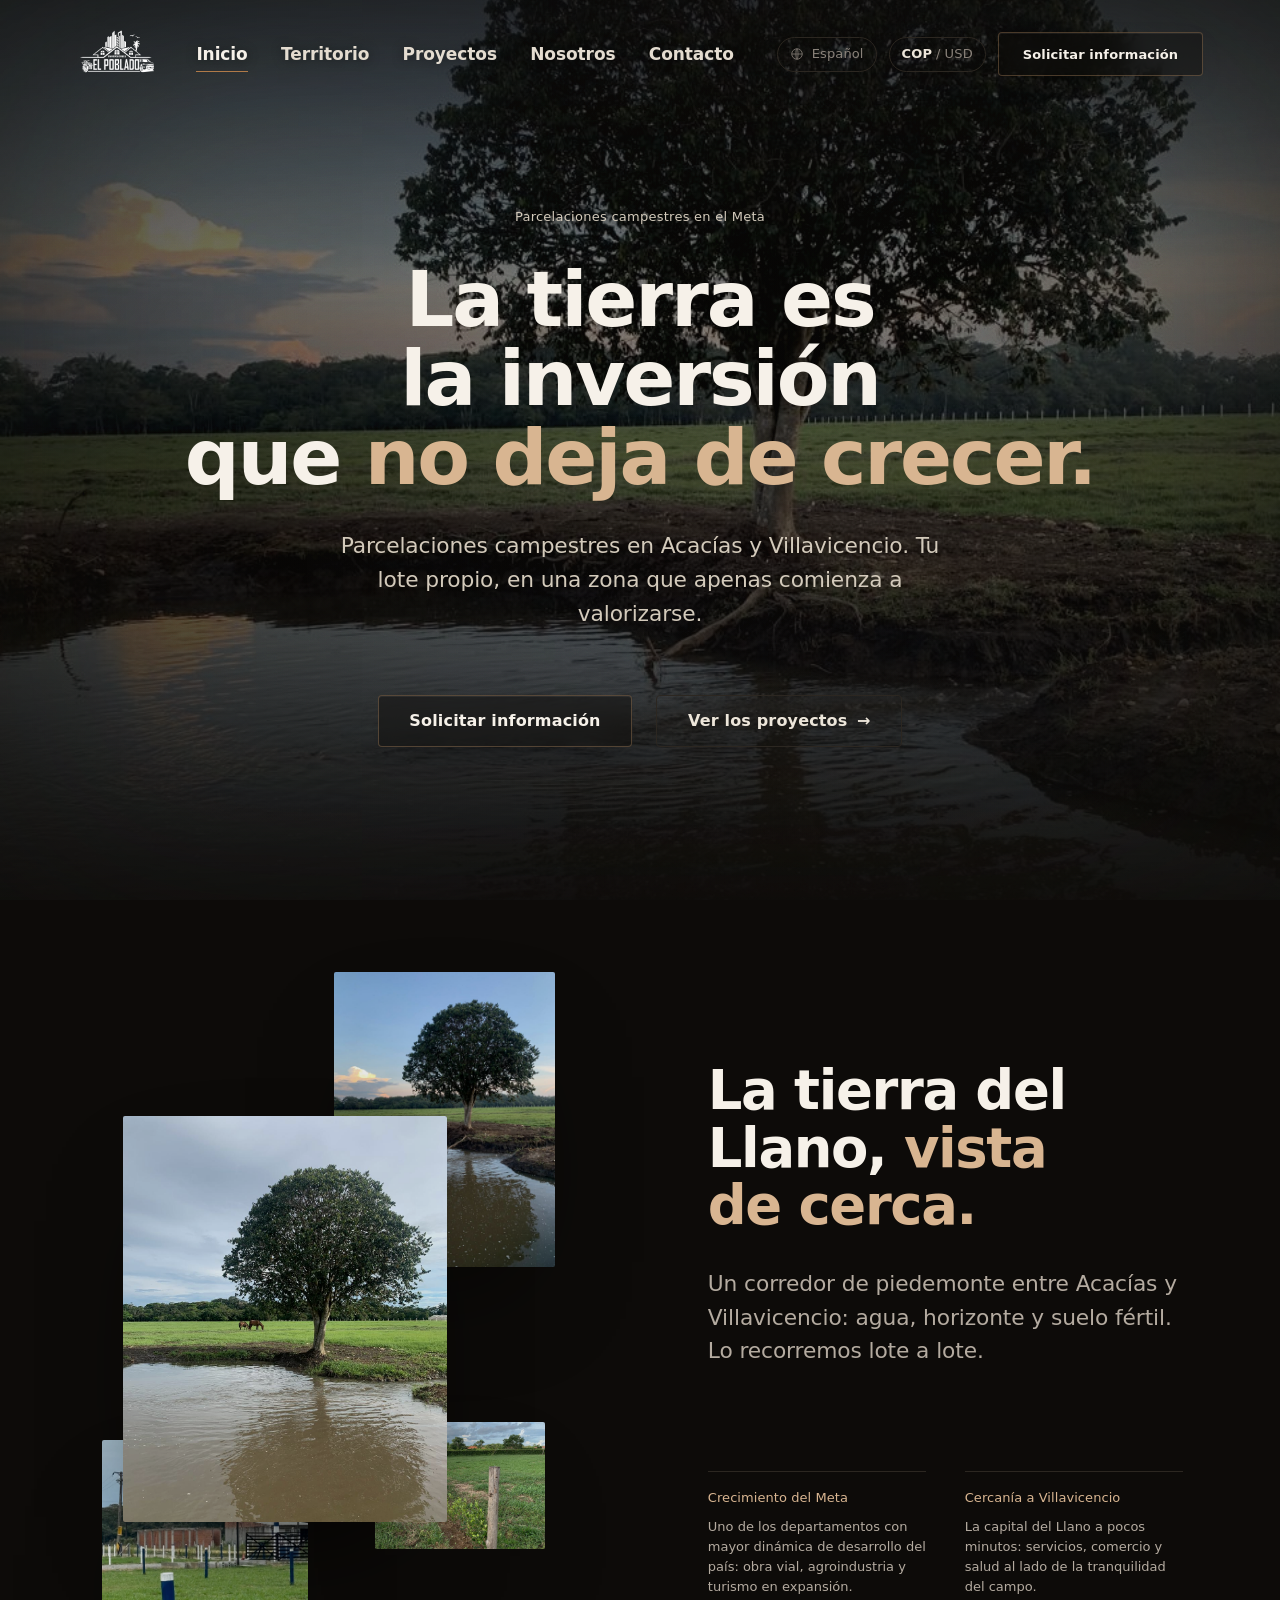
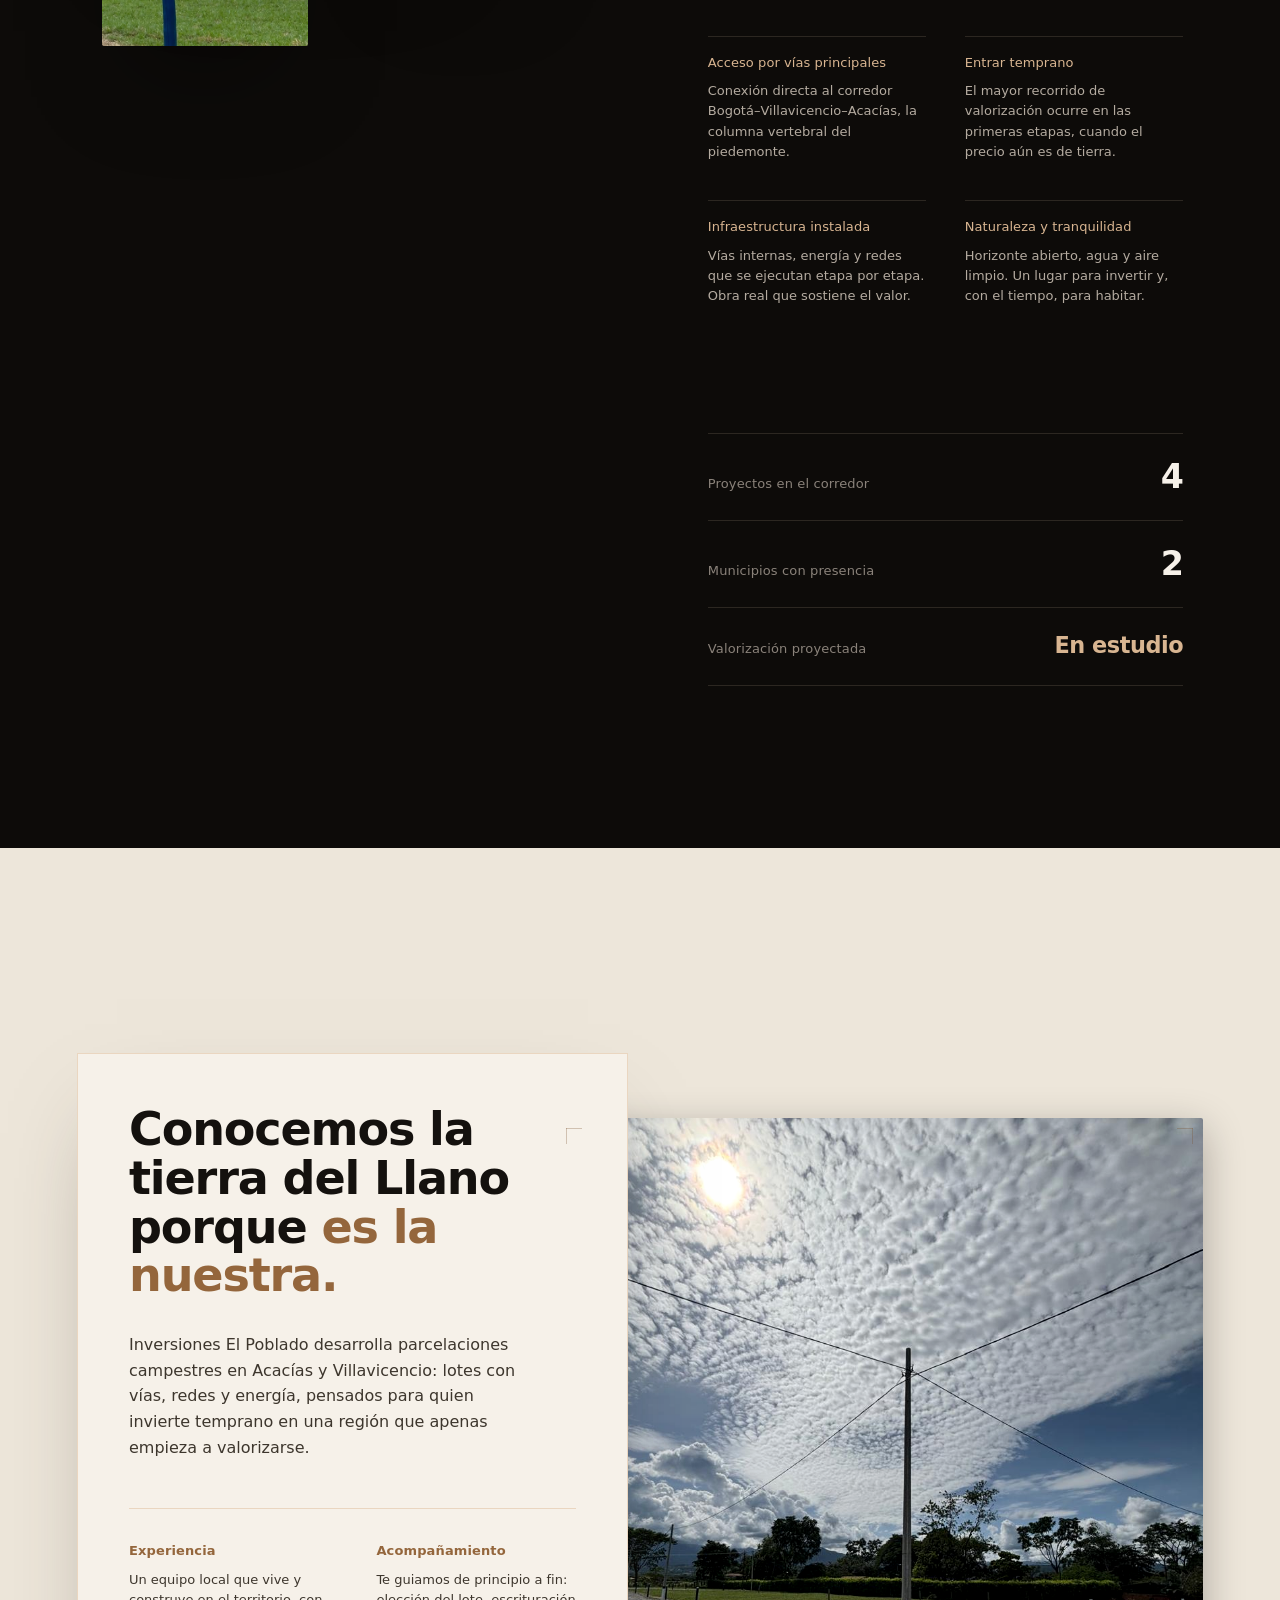
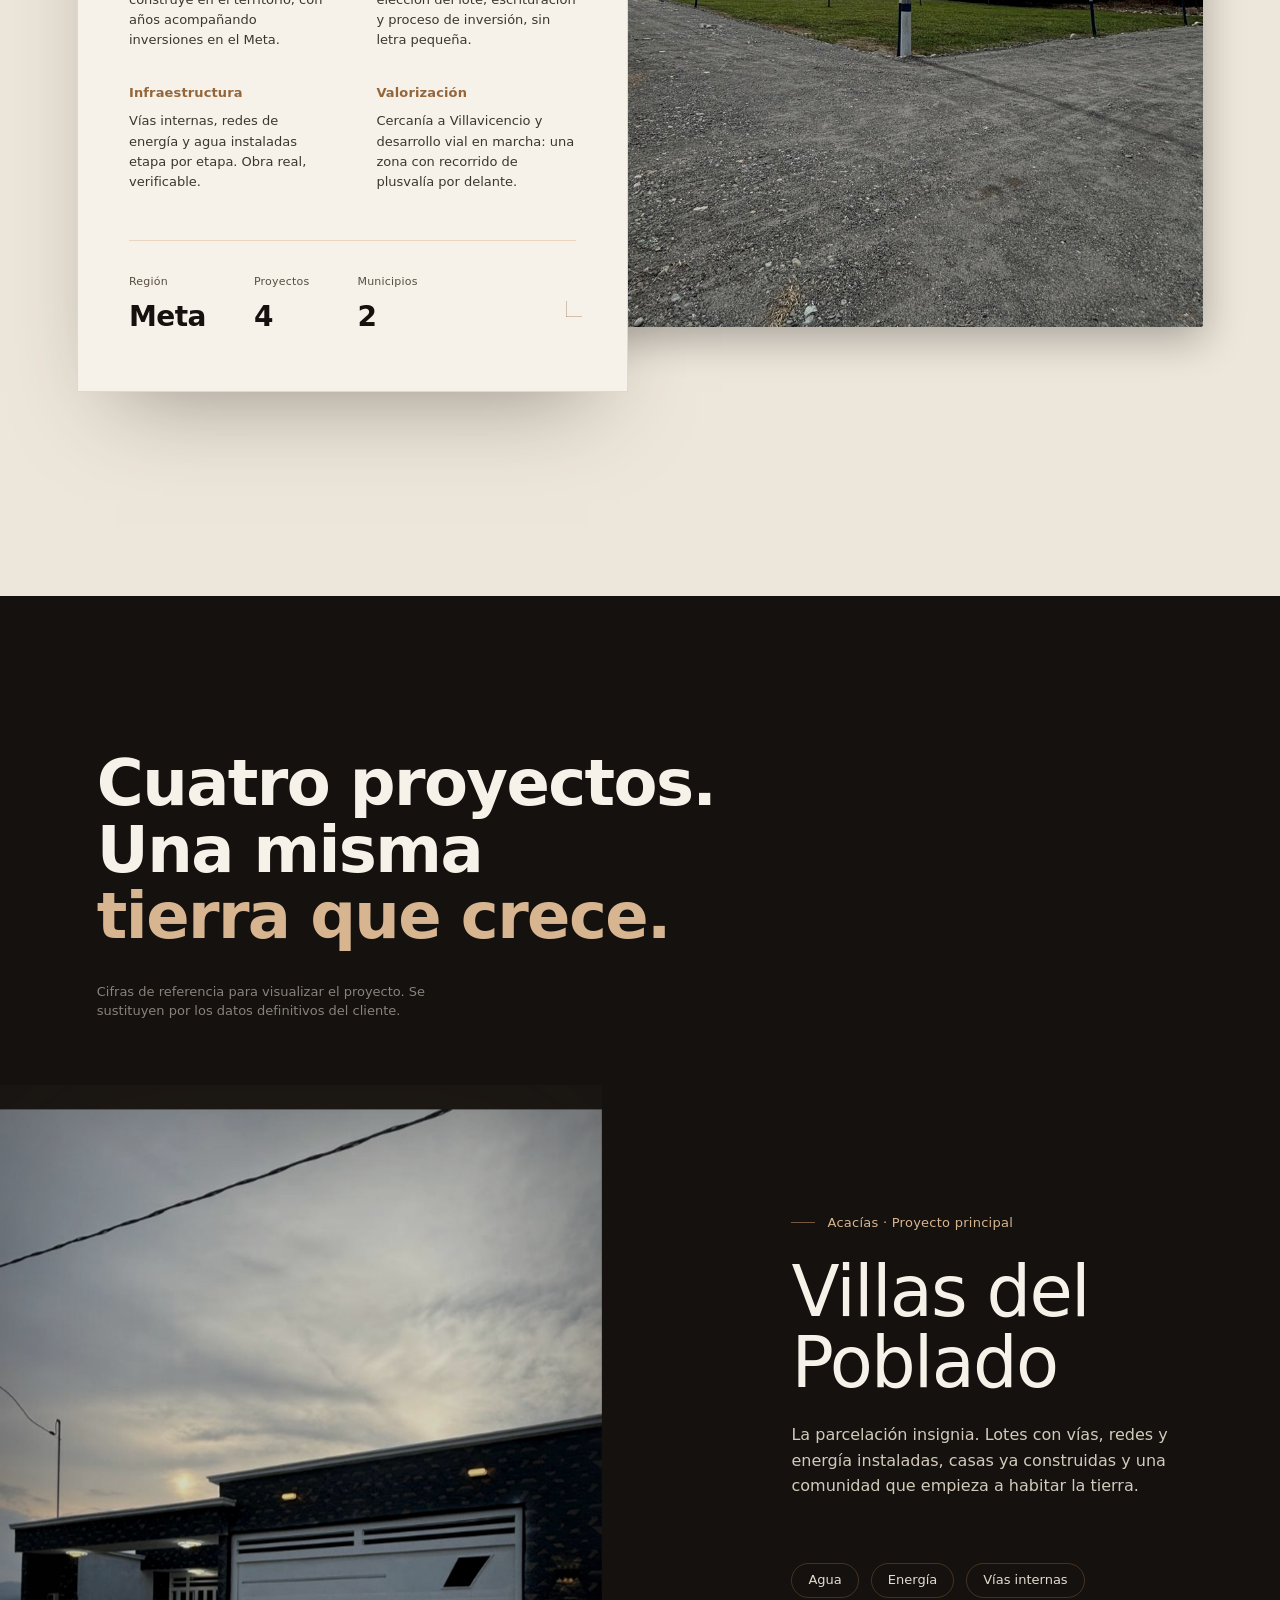
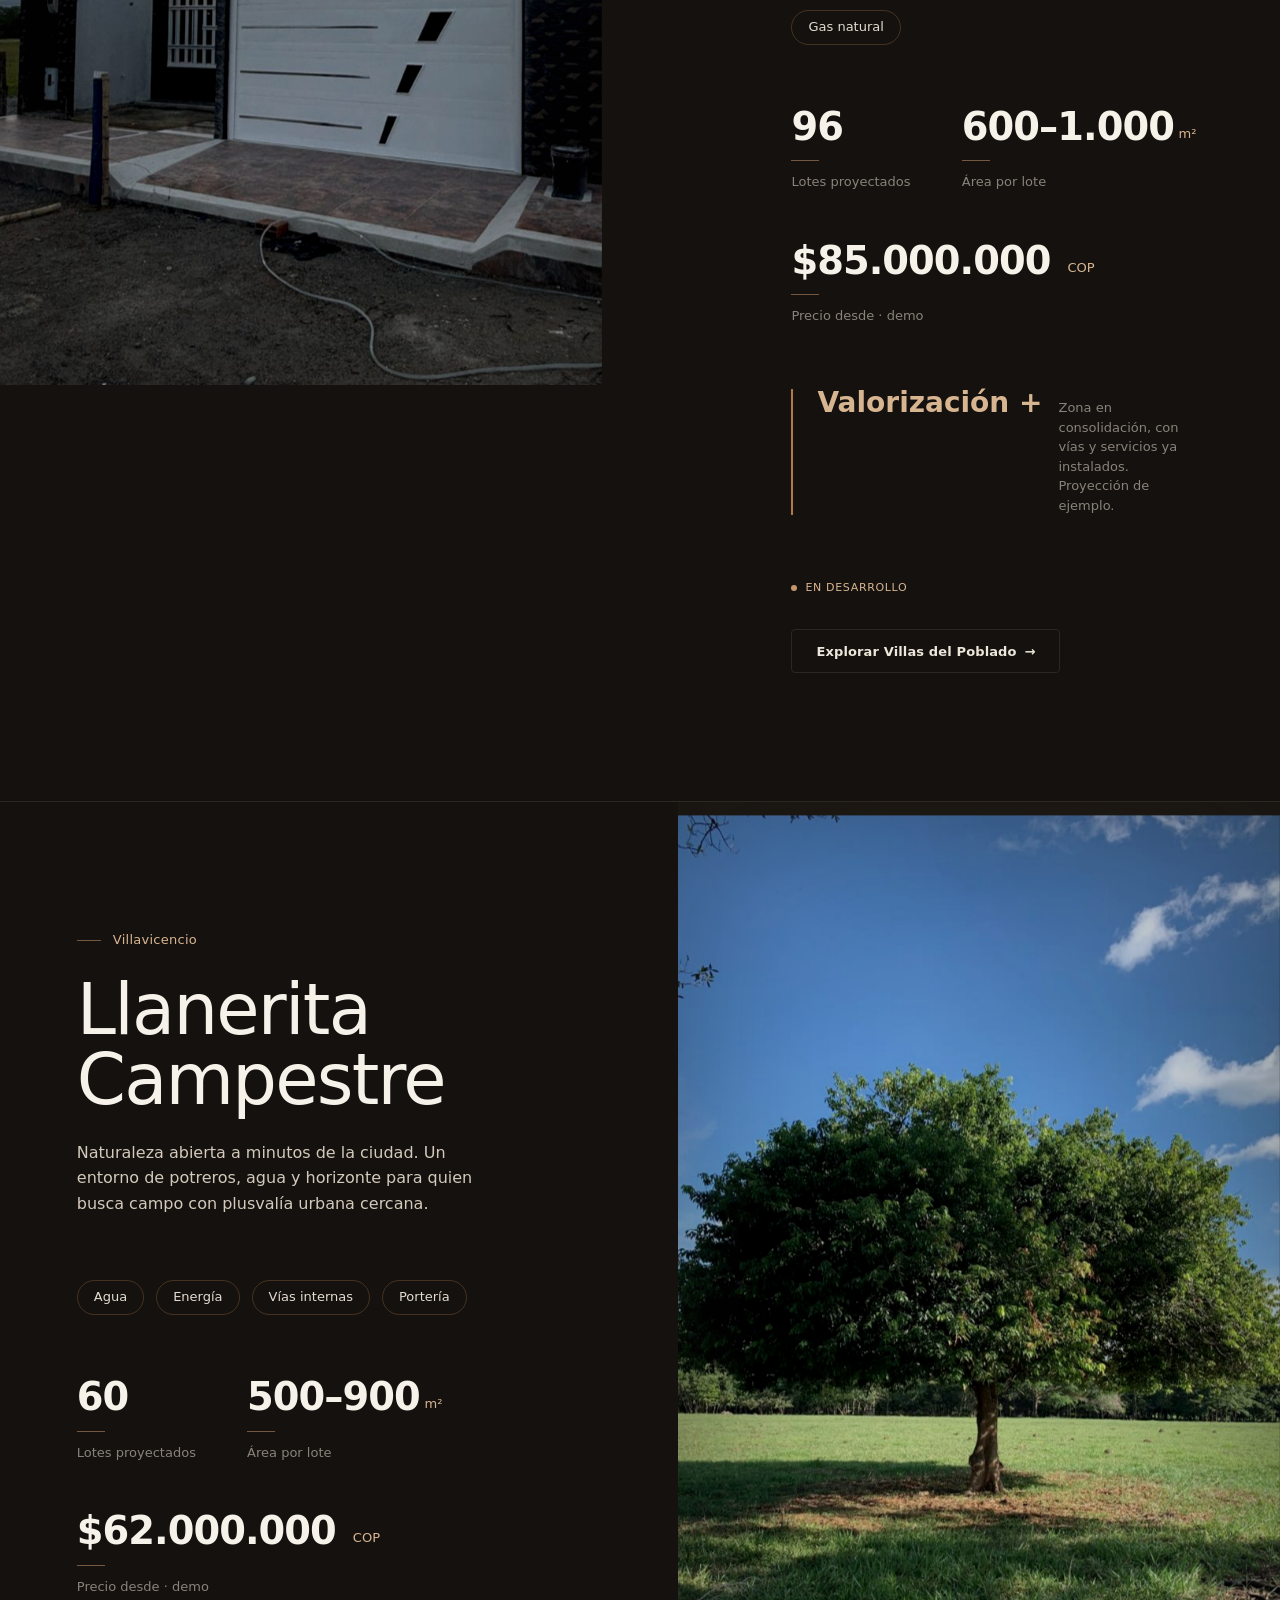
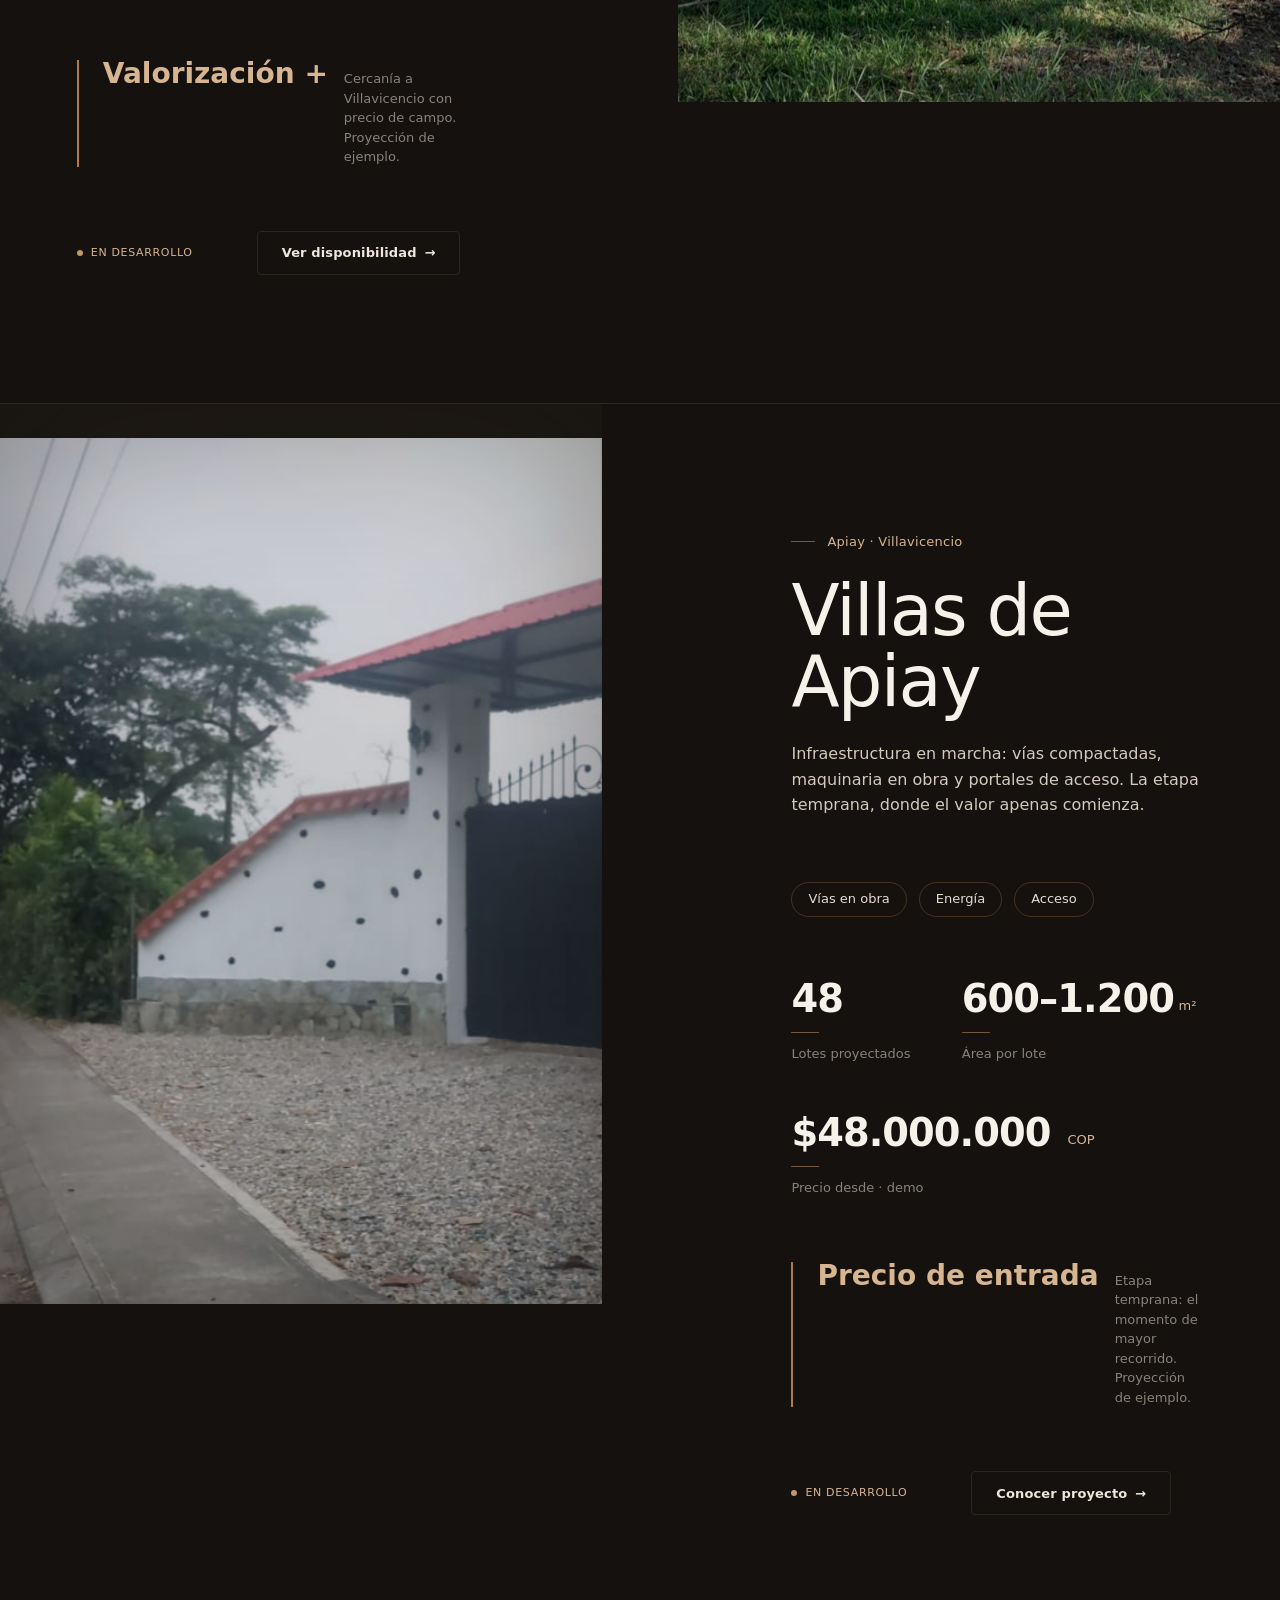
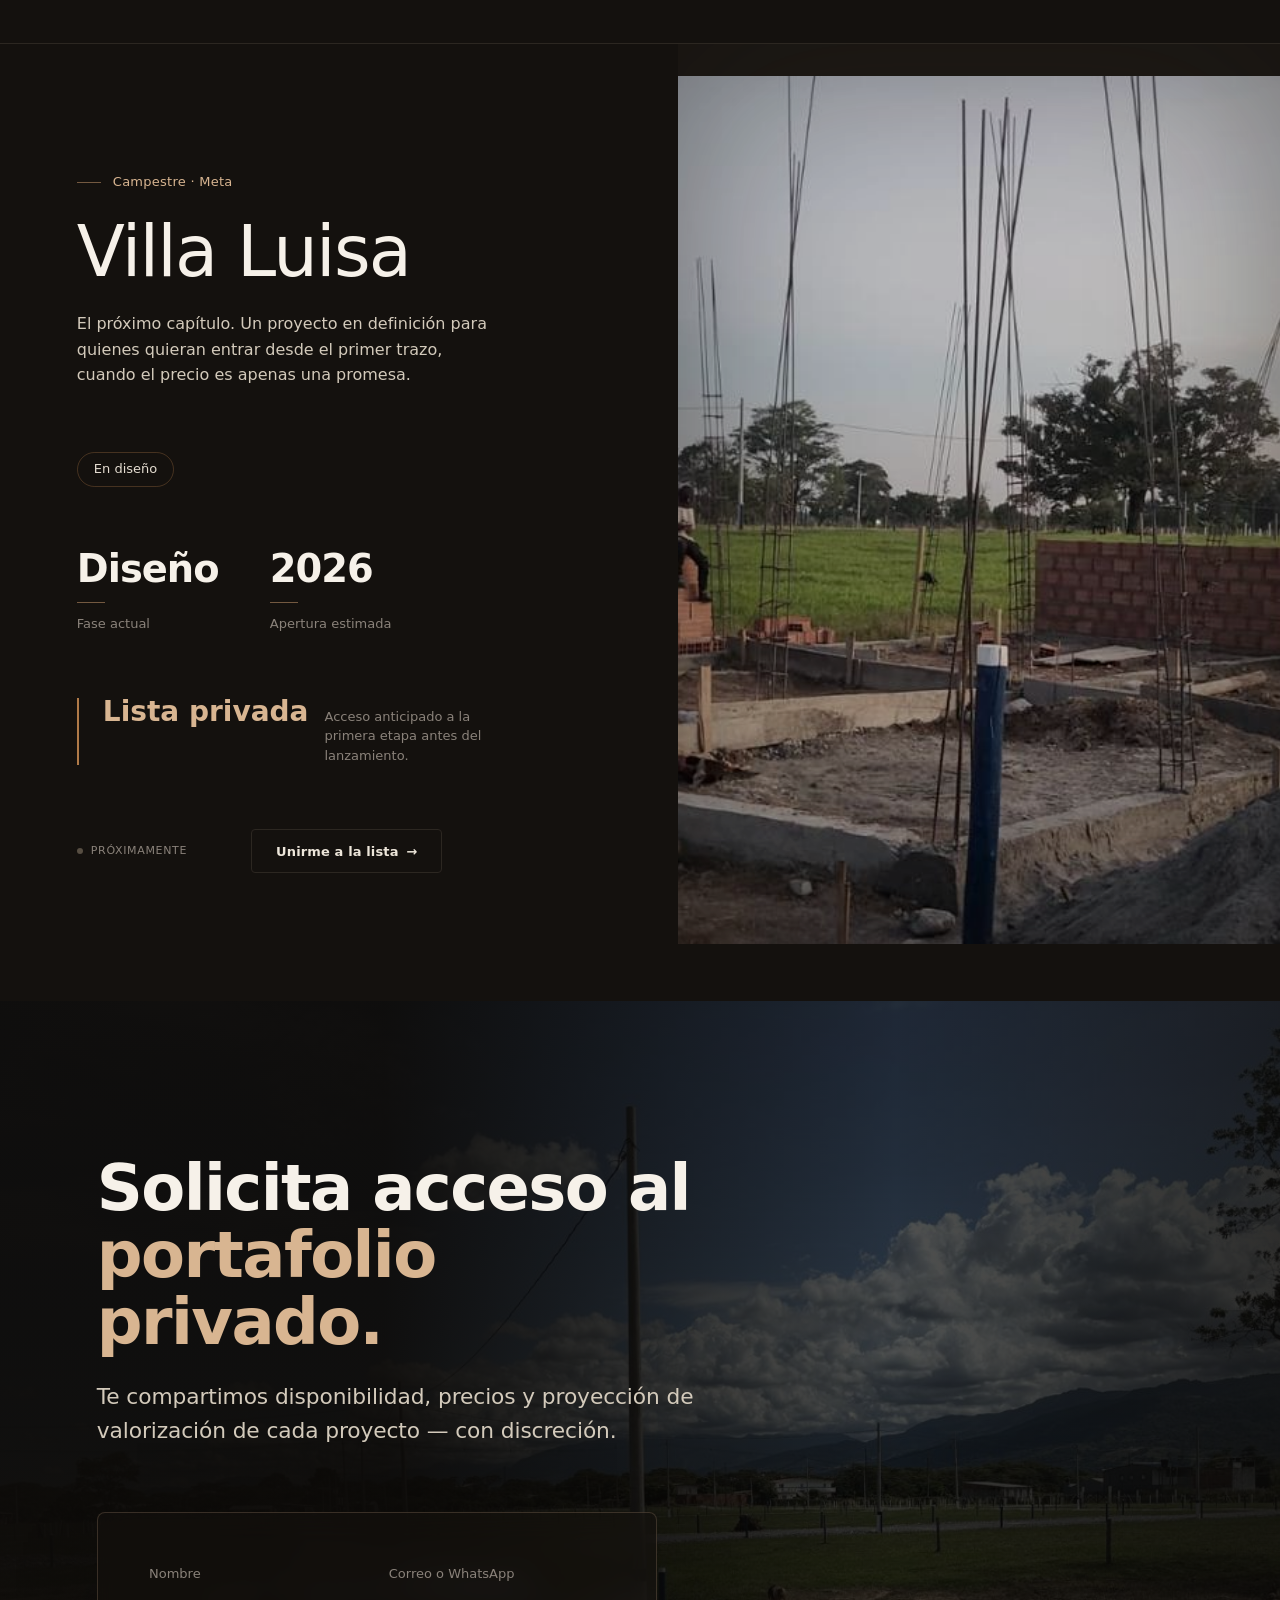
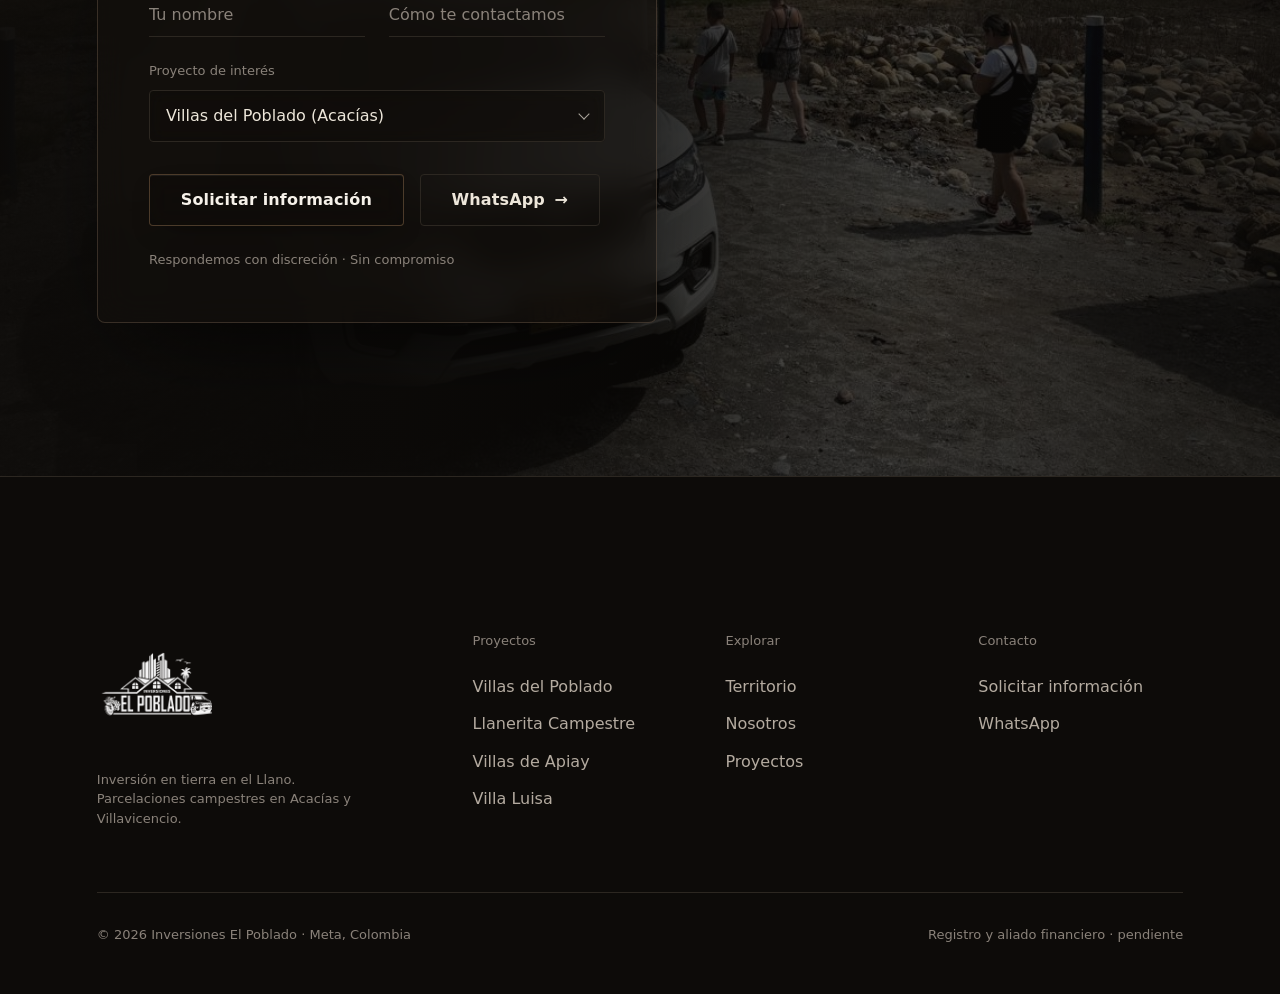
==== commit 72a36145: "primera version" ====
--- a/index.html
+++ b/index.html
@@ -69,7 +69,7 @@
           <span class="ep-toggle__globe" aria-hidden="true"></span><span data-lang-label>Español</span>
         </button>
         <button class="ep-toggle" type="button" data-currency-toggle aria-label="Cambiar moneda"><b>COP</b><span aria-hidden="true"> / </span>USD</button>
-        <a class="ep-btn ep-btn--primary ep-btn--sm" href="#contacto" data-i18n="nav.cta">Solicitar información</a>
+        <a class="ep-btn ep-btn--primary ep-btn--sm" href="#contacto" data-i18n="nav.cta">Más información</a>
       </div>
     </nav>
   </header>
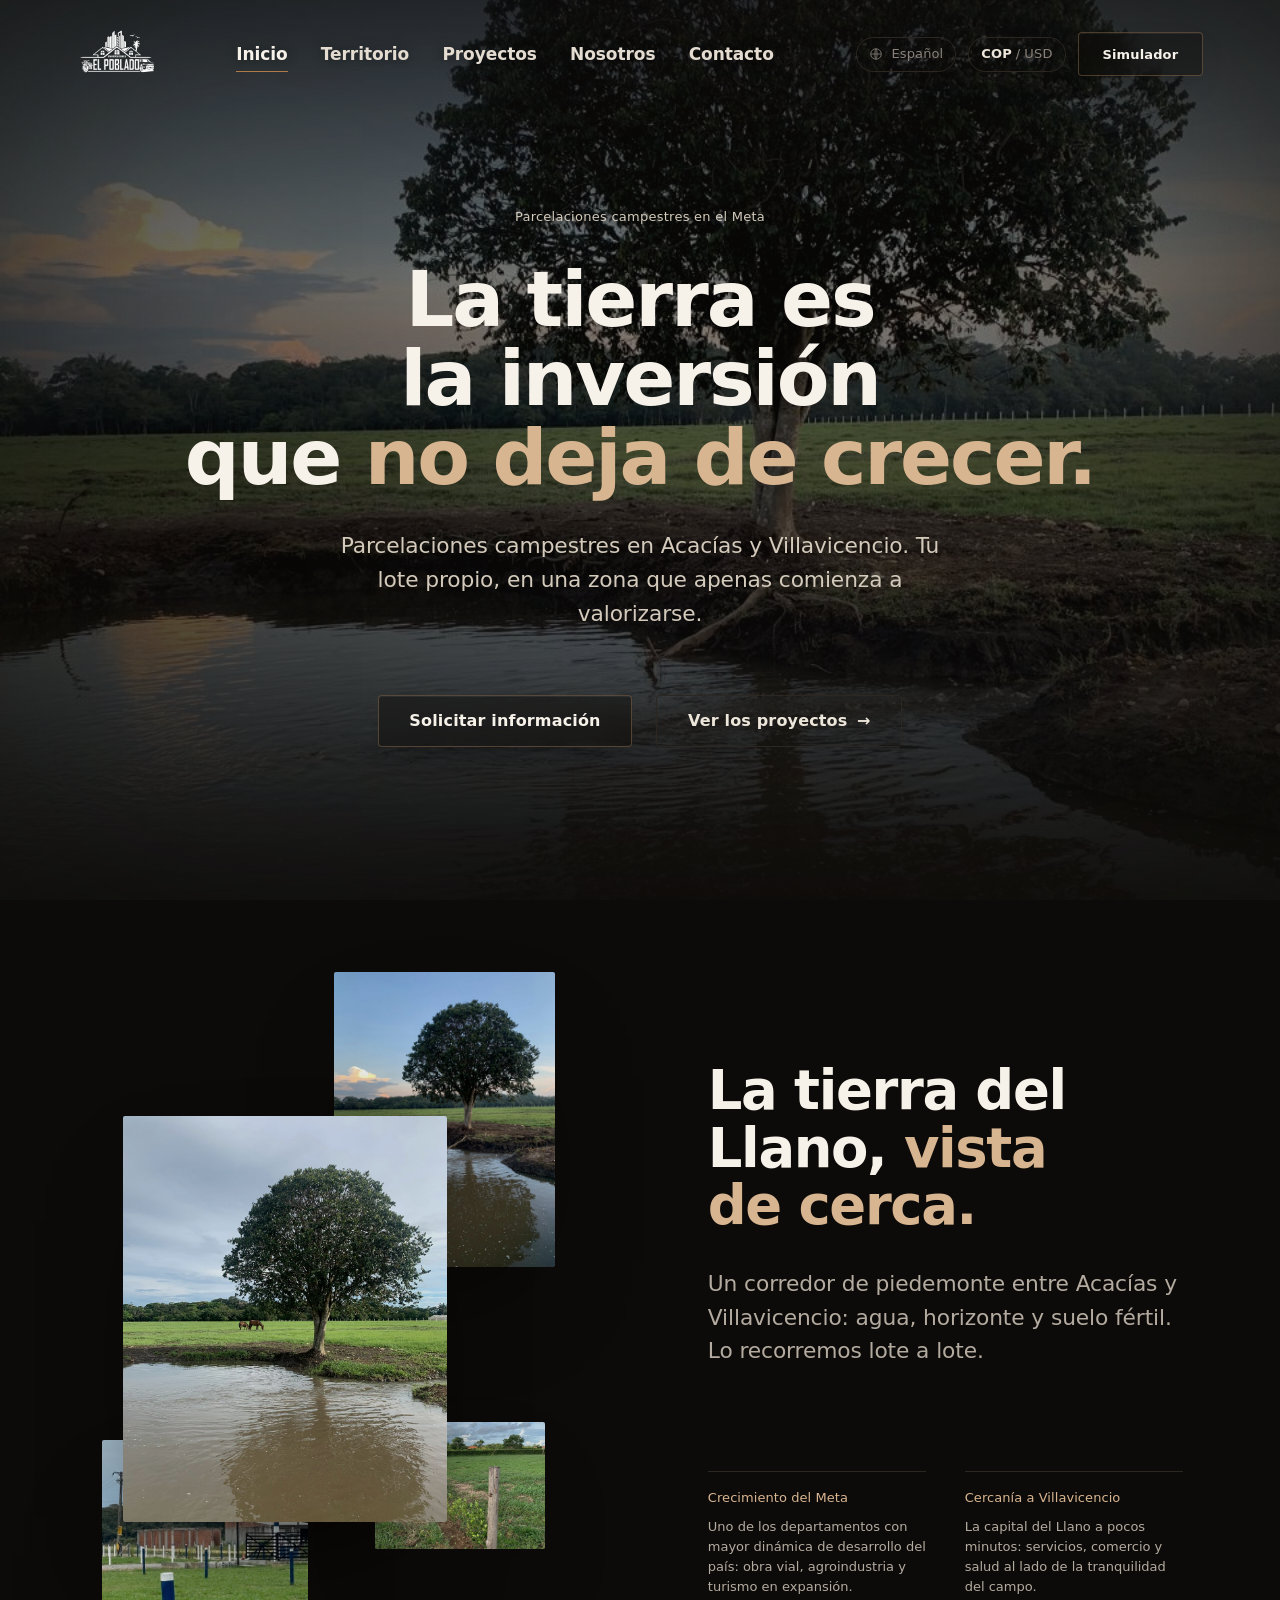
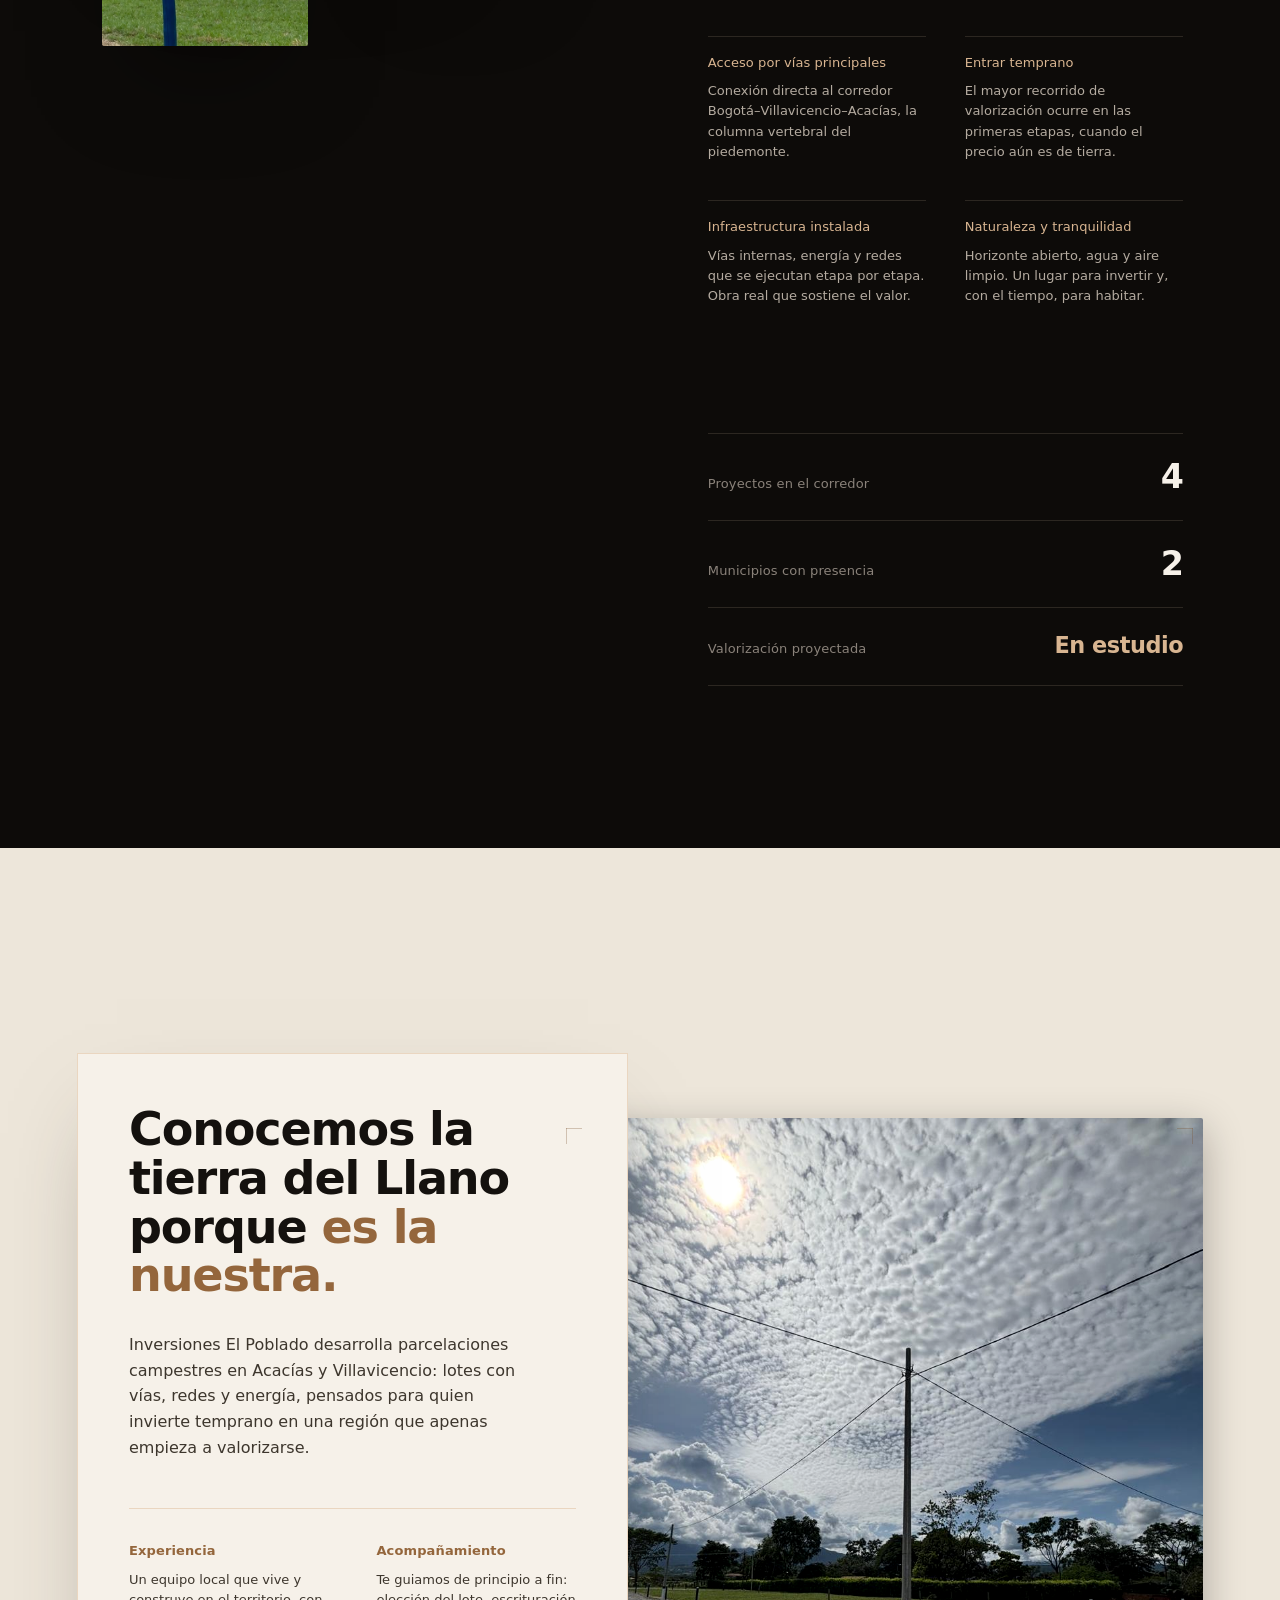
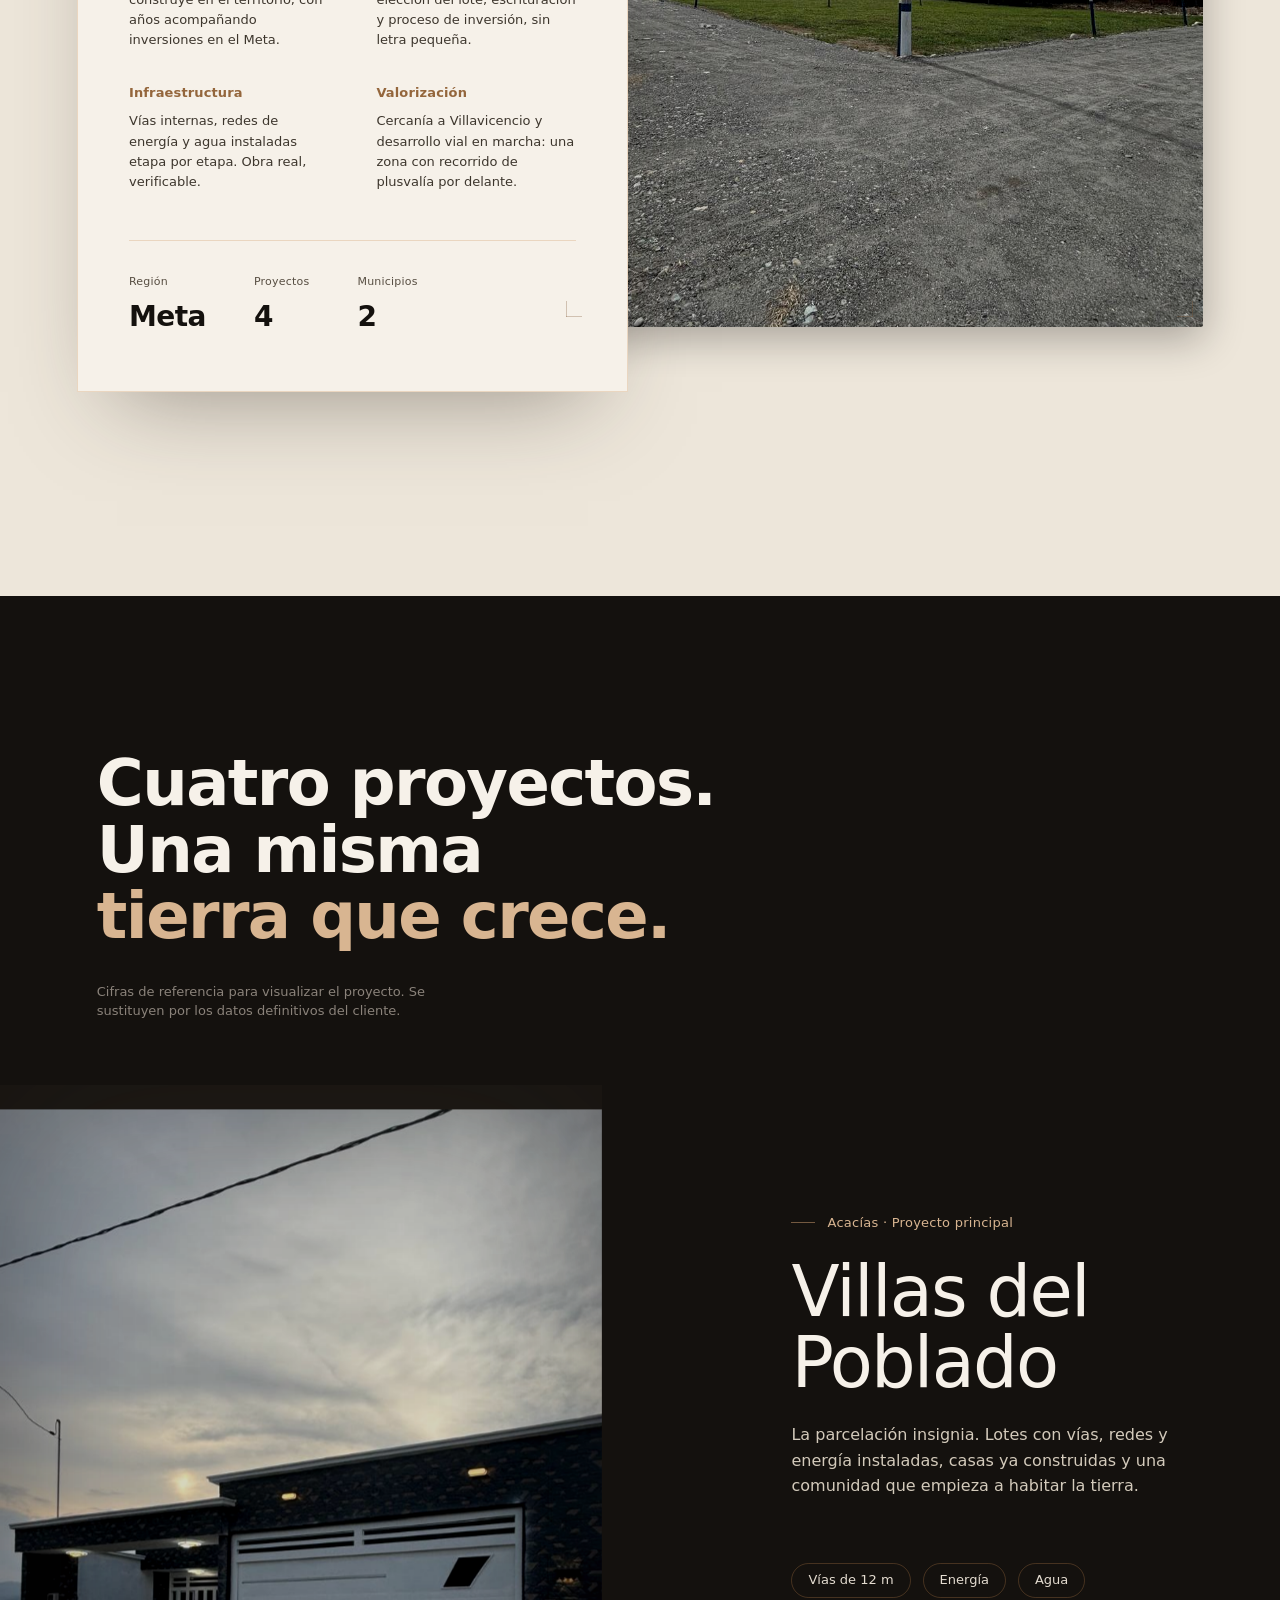
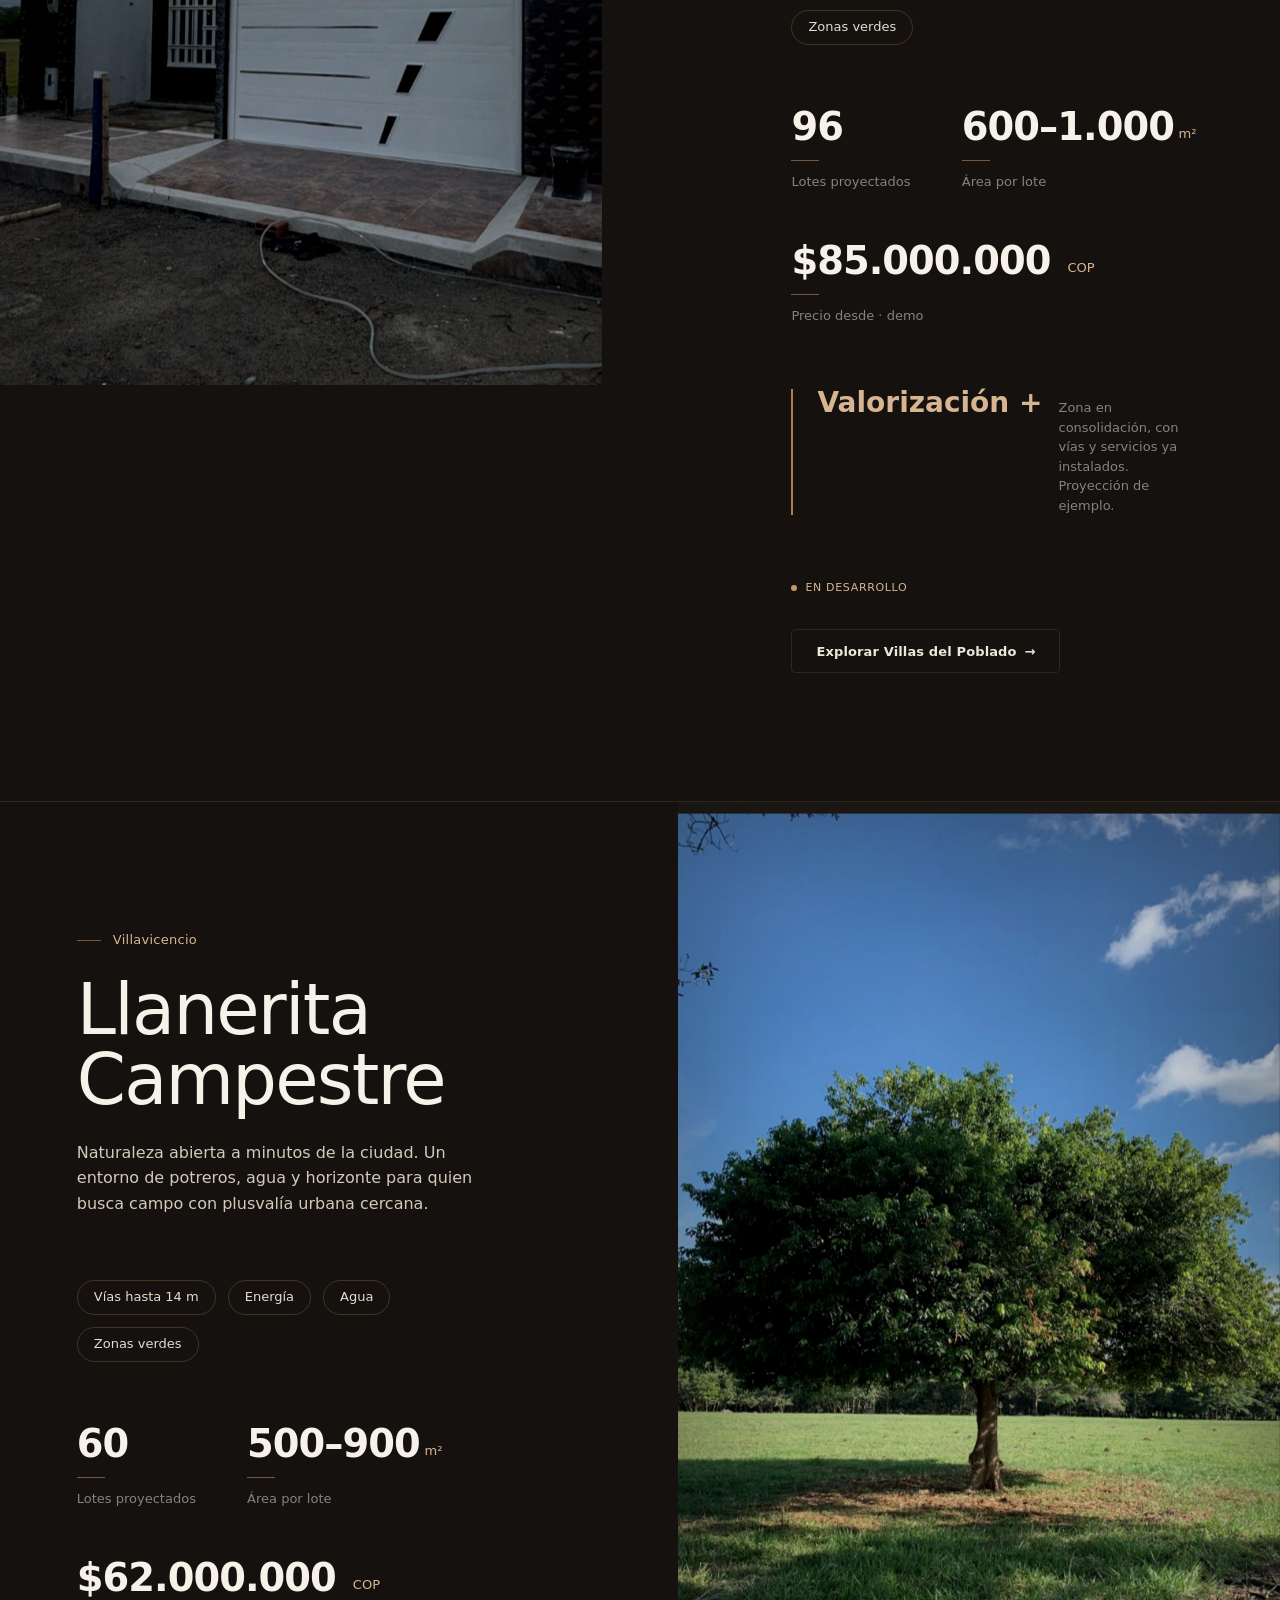
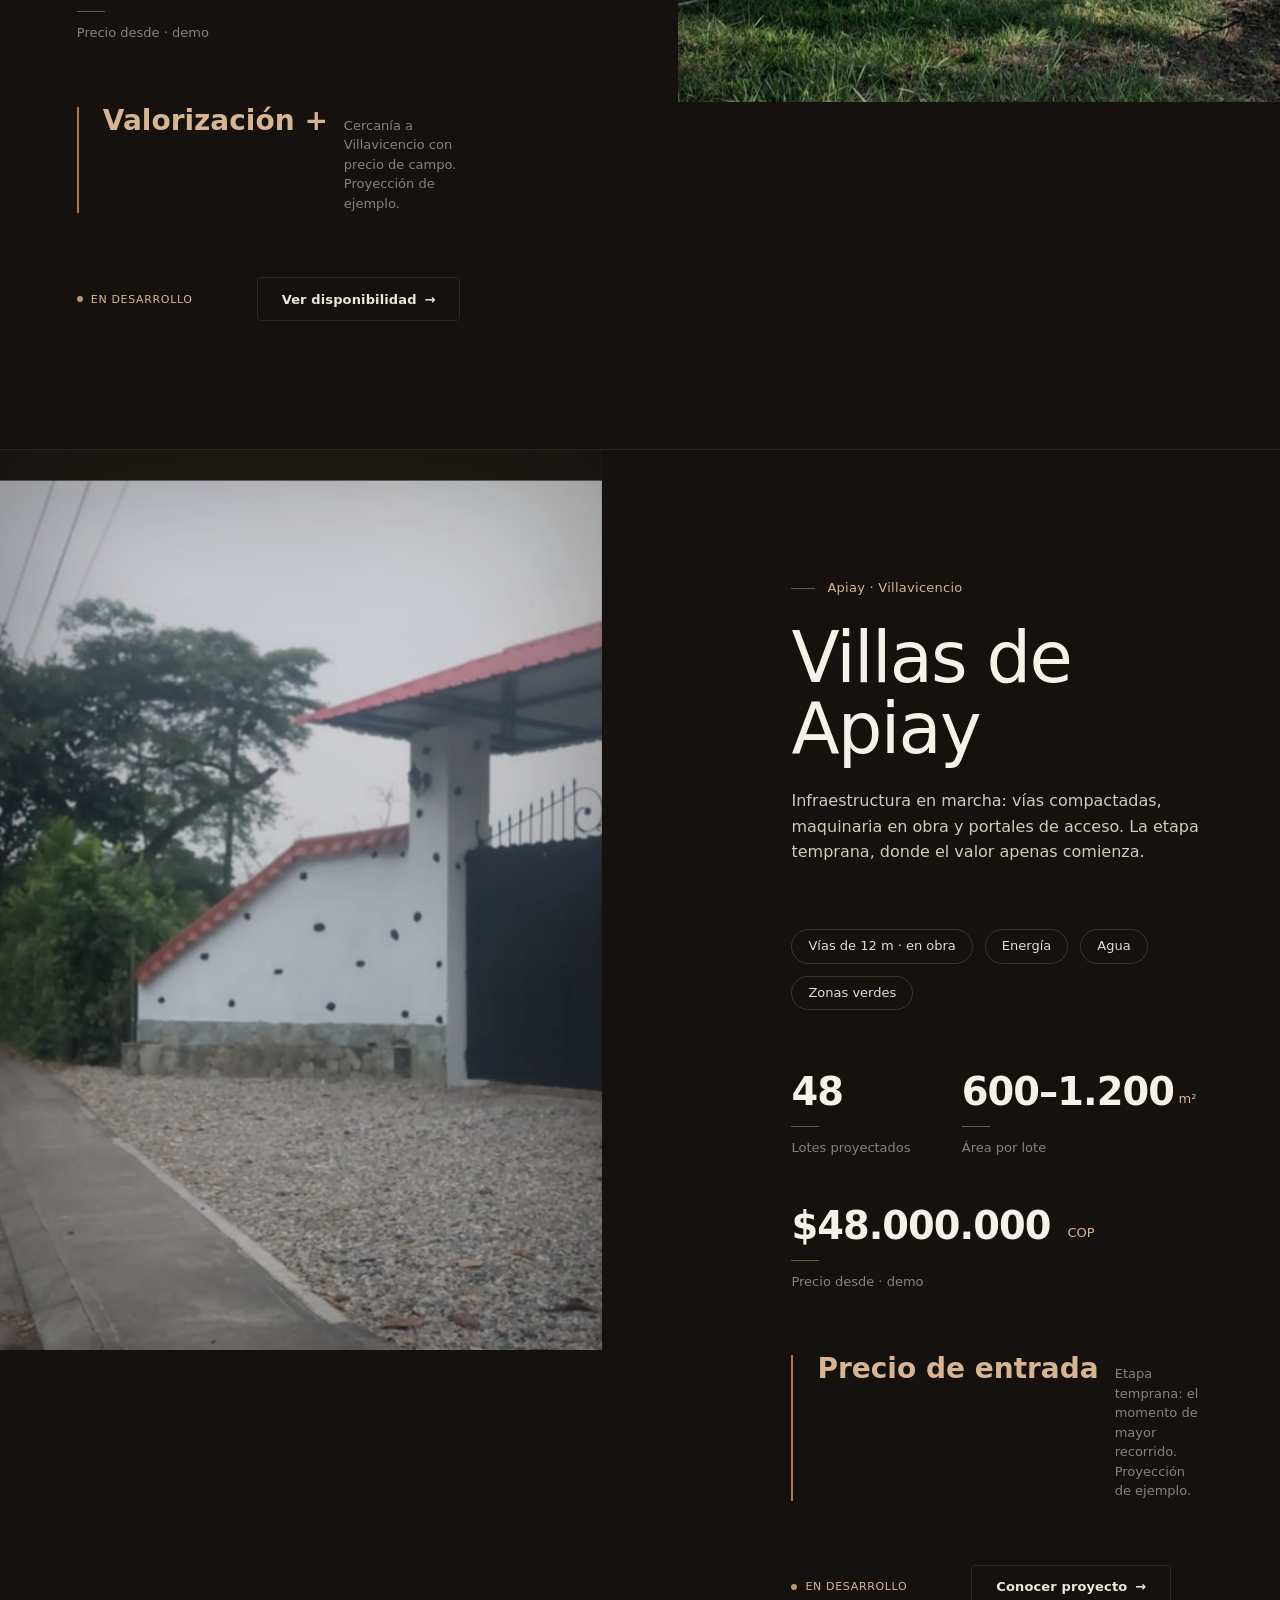
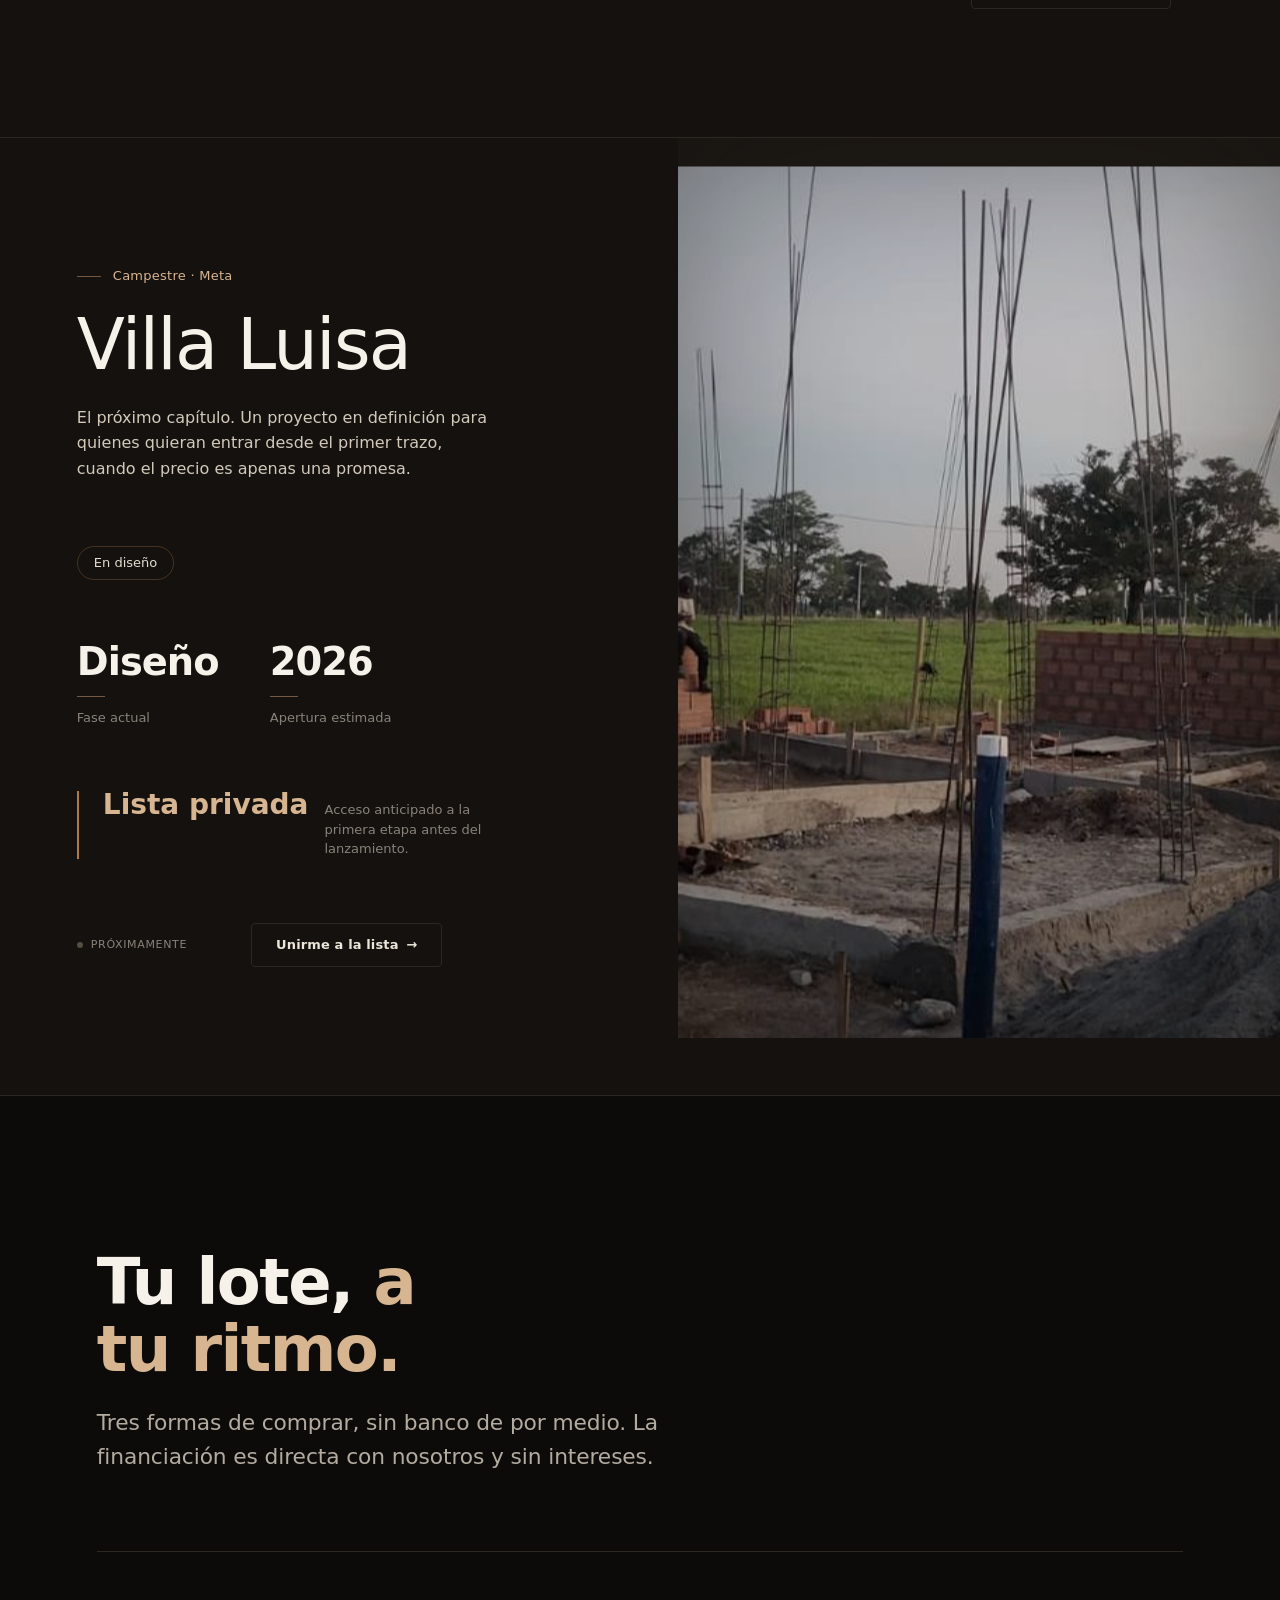
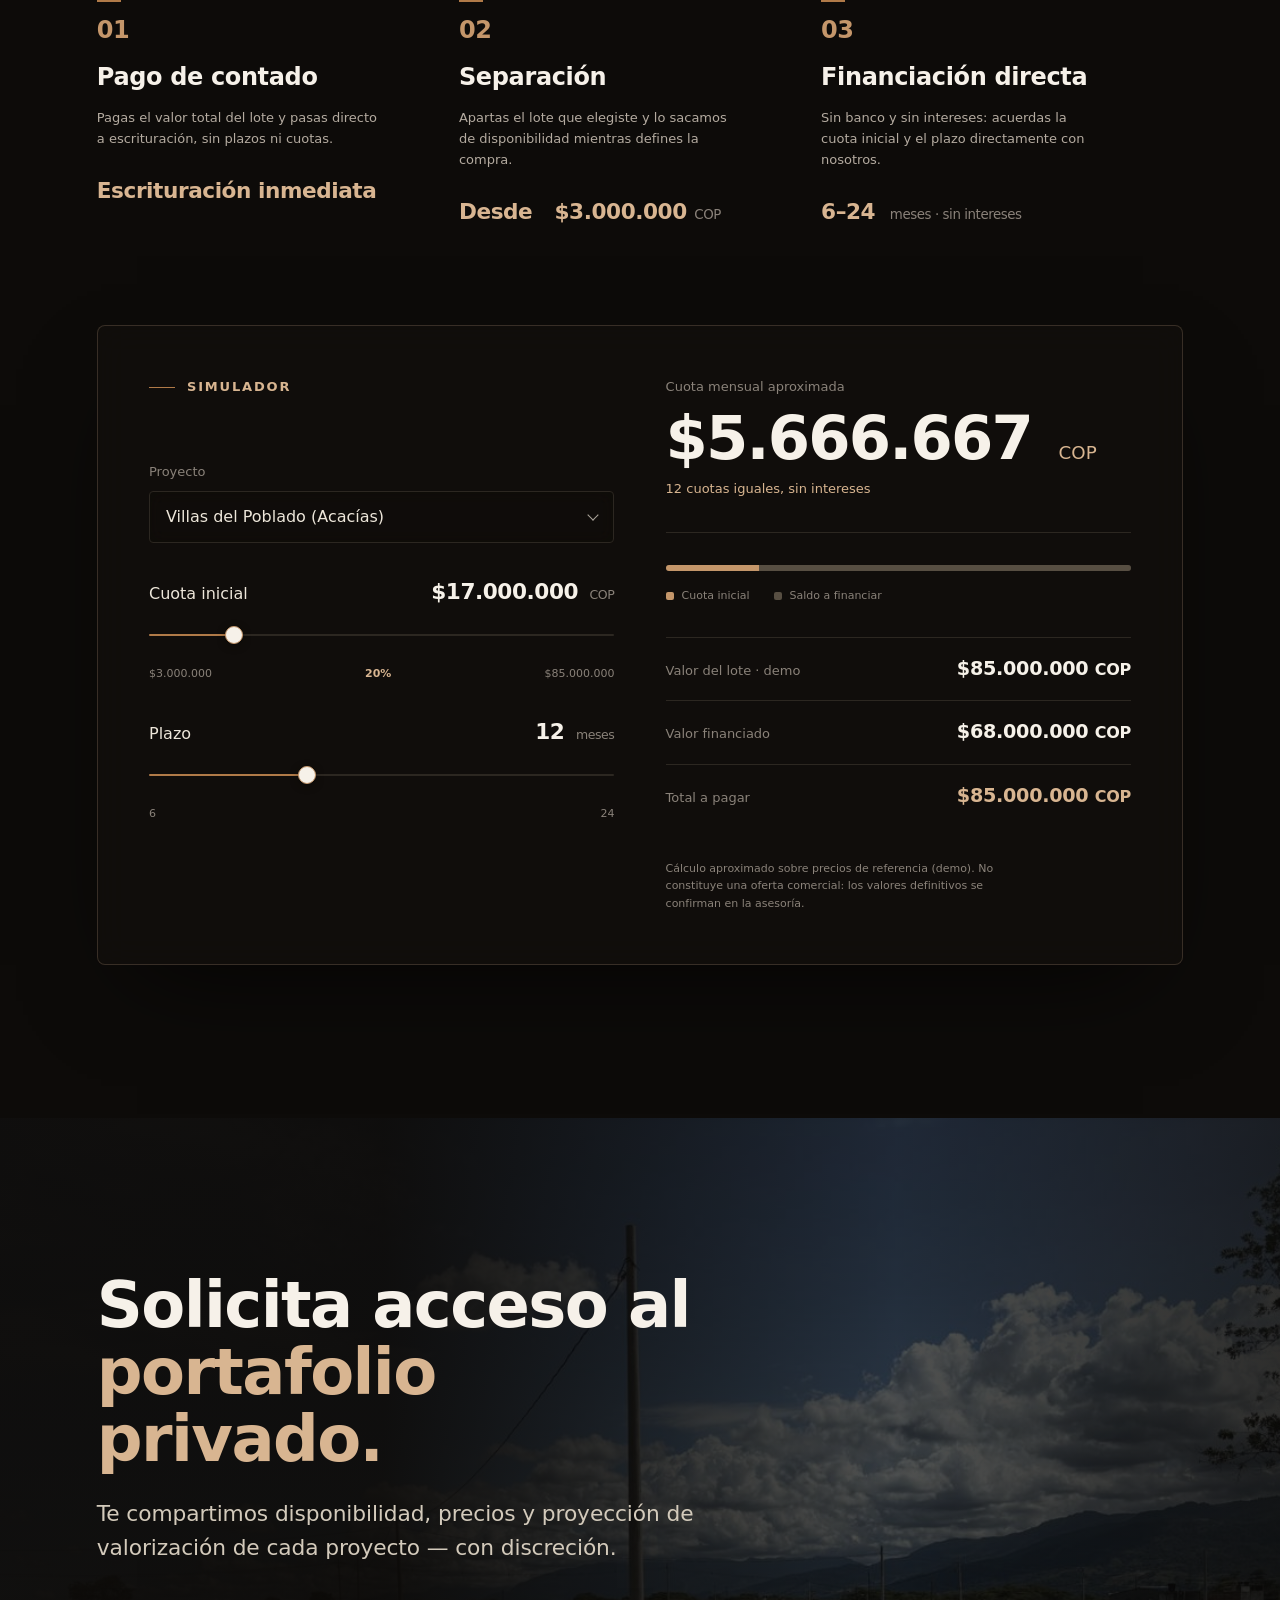
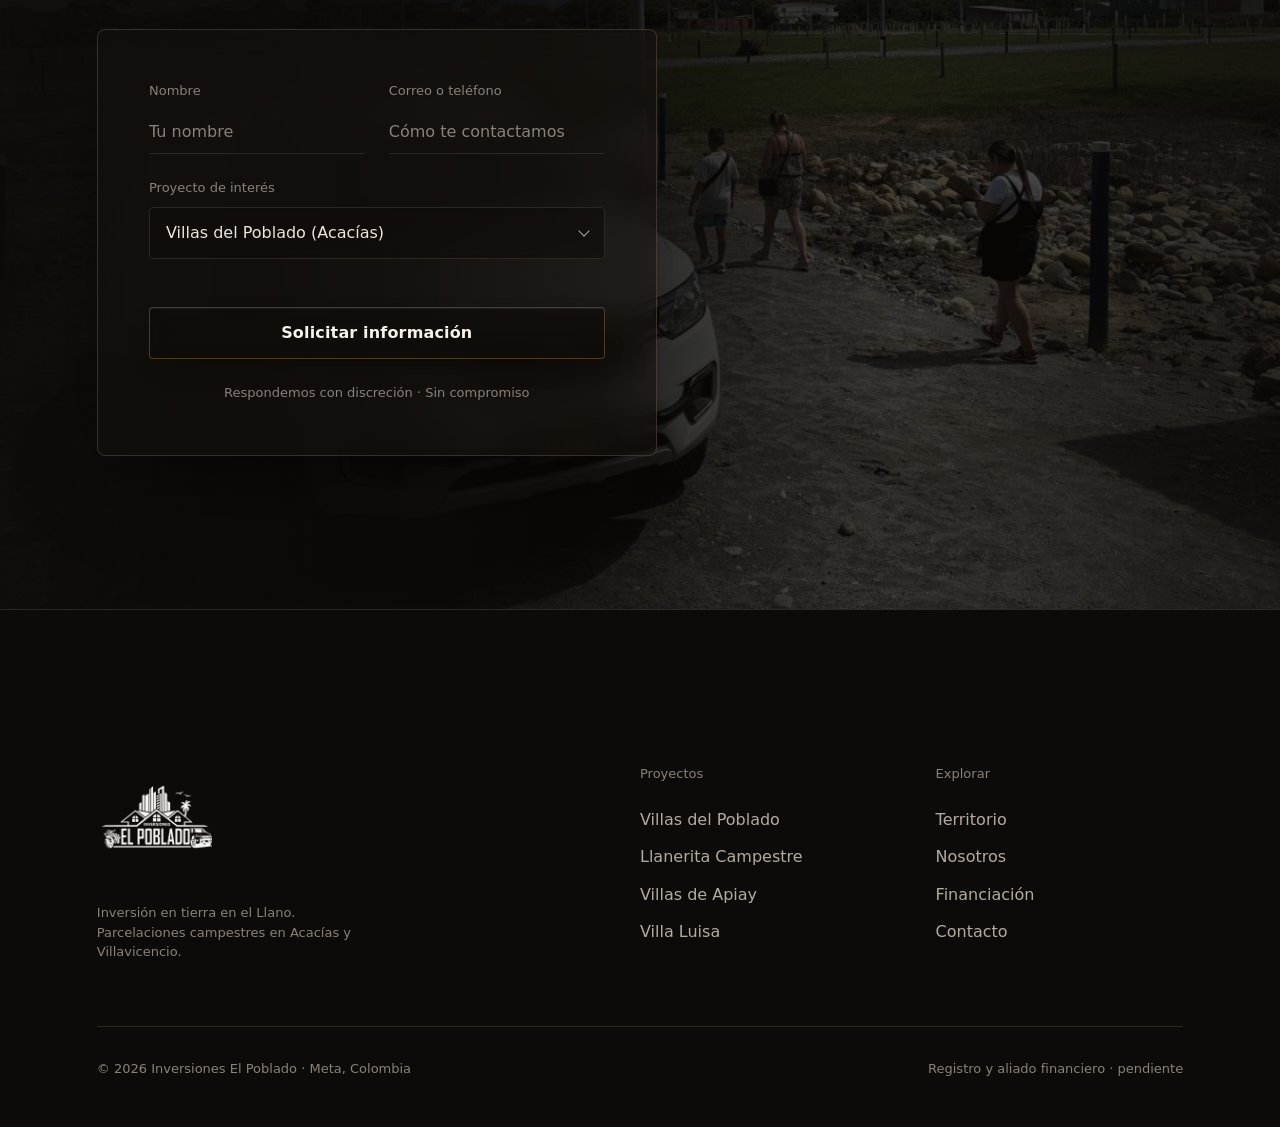
==== commit 459411d8: "cambios en landing" ====
--- a/index.html
+++ b/index.html
@@ -20,13 +20,15 @@
   <!-- Una sola familia de marca: General Sans (pesos 400–700) -->
   <link href="https://api.fontshare.com/v2/css?f[]=general-sans@400,500,600,700&display=swap" rel="stylesheet" />
 
-  <link rel="stylesheet" href="styles/tokens.css?v=22" />
-  <link rel="stylesheet" href="styles/base.css?v=22" />
-  <link rel="stylesheet" href="styles/components.css?v=22" />
-  <link rel="stylesheet" href="styles/sections.css?v=22" />
-  <link rel="stylesheet" href="styles/scenes.css?v=22" />
-  <link rel="stylesheet" href="styles/brand.css?v=22" />
-  <link rel="stylesheet" href="styles/loader.css?v=22" />
+  <link rel="stylesheet" href="styles/tokens.css?v=26" />
+  <link rel="stylesheet" href="styles/base.css?v=26" />
+  <link rel="stylesheet" href="styles/components.css?v=26" />
+  <link rel="stylesheet" href="styles/sections.css?v=26" />
+  <link rel="stylesheet" href="styles/scenes.css?v=26" />
+  <link rel="stylesheet" href="styles/brand.css?v=26" />
+  <link rel="stylesheet" href="styles/loader.css?v=26" />
+  <!-- Responsive: siempre el último. Todo vive en media queries ≤1023.98px -->
+  <link rel="stylesheet" href="styles/responsive.css?v=26" />
 
   <!-- Datos estructurados (SEO · autoridad) -->
   <script type="application/ld+json">
@@ -69,9 +71,37 @@
           <span class="ep-toggle__globe" aria-hidden="true"></span><span data-lang-label>Español</span>
         </button>
         <button class="ep-toggle" type="button" data-currency-toggle aria-label="Cambiar moneda"><b>COP</b><span aria-hidden="true"> / </span>USD</button>
-        <a class="ep-btn ep-btn--primary ep-btn--sm" href="#contacto" data-i18n="nav.cta">Más información</a>
+        <a class="ep-btn ep-btn--primary ep-btn--sm" href="#financiacion" data-i18n="nav.sim">Simulador</a>
+        <!-- Solo móvil/tablet: abre el menú fullscreen -->
+        <button class="ep-burger" type="button" data-nav-toggle aria-expanded="false" aria-controls="ep-menu" aria-label="Abrir menú">
+          <span></span><span></span>
+        </button>
       </div>
     </nav>
+
+    <!-- ============ MENÚ FULLSCREEN (móvil/tablet) ============
+         Panel translúcido con blur: el video sigue vivo detrás.
+         La marca no se duplica — el logo del navbar crece al abrir. -->
+    <div class="ep-menu" id="ep-menu" data-menu aria-hidden="true">
+      <div class="ep-menu__inner">
+        <nav class="ep-menu__nav" aria-label="Menú">
+          <a class="ep-menu__link" href="#inicio" data-i18n="nav.home">Inicio</a>
+          <a class="ep-menu__link" href="#territorio" data-i18n="nav.territory">Territorio</a>
+          <a class="ep-menu__link" href="#proyectos" data-i18n="nav.projects">Proyectos</a>
+          <a class="ep-menu__link" href="#nosotros" data-i18n="nav.about">Nosotros</a>
+          <a class="ep-menu__link" href="#contacto" data-i18n="nav.contact">Contacto</a>
+        </nav>
+        <div class="ep-menu__foot">
+          <div class="ep-menu__toggles">
+            <button class="ep-toggle ep-toggle--lang" type="button" data-lang-toggle aria-label="Cambiar idioma · Change language" title="Español / English">
+              <span class="ep-toggle__globe" aria-hidden="true"></span><span data-lang-label>Español</span>
+            </button>
+            <button class="ep-toggle" type="button" data-currency-toggle aria-label="Cambiar moneda"><b>COP</b><span aria-hidden="true"> / </span>USD</button>
+          </div>
+          <a class="ep-btn ep-btn--primary ep-menu__cta" href="#financiacion" data-i18n="nav.sim">Simulador</a>
+        </div>
+      </div>
+    </div>
   </header>
 
   <main id="main" class="ep-stage">
@@ -229,7 +259,7 @@
           <p class="ep-proj__loc" data-i18n="p1.loc">Acacías · Proyecto principal</p>
           <h3 class="ep-proj__name">Villas del Poblado</h3>
           <p class="ep-proj__desc" data-i18n="p1.desc">La parcelación insignia. Lotes con vías, redes y energía instaladas, casas ya construidas y una comunidad que empieza a habitar la tierra.</p>
-          <div class="ep-proj__serv"><span data-i18n="serv.water">Agua</span><span data-i18n="serv.power">Energía</span><span data-i18n="serv.roads">Vías internas</span><span data-i18n="serv.gas">Gas natural</span></div>
+          <div class="ep-proj__serv"><span data-i18n="serv.roads12">Vías de 12 m</span><span data-i18n="serv.power">Energía</span><span data-i18n="serv.water">Agua</span><span data-i18n="serv.green">Zonas verdes</span></div>
           <!-- datos de ejemplo (MP-09) -->
           <div class="ep-proj__spec">
             <div class="ep-fig"><span class="ep-fig__n">96</span><span class="ep-fig__l" data-i18n="spec.lots">Lotes proyectados</span></div>
@@ -253,7 +283,7 @@
           <p class="ep-proj__loc">Villavicencio</p>
           <h3 class="ep-proj__name">Llanerita Campestre</h3>
           <p class="ep-proj__desc" data-i18n="p2.desc">Naturaleza abierta a minutos de la ciudad. Un entorno de potreros, agua y horizonte para quien busca campo con plusvalía urbana cercana.</p>
-          <div class="ep-proj__serv"><span data-i18n="serv.water">Agua</span><span data-i18n="serv.power">Energía</span><span data-i18n="serv.roads">Vías internas</span><span data-i18n="serv.gate">Portería</span></div>
+          <div class="ep-proj__serv"><span data-i18n="serv.roads14">Vías hasta 14 m</span><span data-i18n="serv.power">Energía</span><span data-i18n="serv.water">Agua</span><span data-i18n="serv.green">Zonas verdes</span></div>
           <div class="ep-proj__spec">
             <div class="ep-fig"><span class="ep-fig__n">60</span><span class="ep-fig__l" data-i18n="spec.lots">Lotes proyectados</span></div>
             <div class="ep-fig"><span class="ep-fig__n">500–900<small>m²</small></span><span class="ep-fig__l" data-i18n="spec.area">Área por lote</span></div>
@@ -276,7 +306,7 @@
           <p class="ep-proj__loc">Apiay · Villavicencio</p>
           <h3 class="ep-proj__name">Villas de Apiay</h3>
           <p class="ep-proj__desc" data-i18n="p3.desc">Infraestructura en marcha: vías compactadas, maquinaria en obra y portales de acceso. La etapa temprana, donde el valor apenas comienza.</p>
-          <div class="ep-proj__serv"><span data-i18n="serv.roadsWork">Vías en obra</span><span data-i18n="serv.power">Energía</span><span data-i18n="serv.access">Acceso</span></div>
+          <div class="ep-proj__serv"><span data-i18n="serv.roads12w">Vías de 12 m · en obra</span><span data-i18n="serv.power">Energía</span><span data-i18n="serv.water">Agua</span><span data-i18n="serv.green">Zonas verdes</span></div>
           <div class="ep-proj__spec">
             <div class="ep-fig"><span class="ep-fig__n">48</span><span class="ep-fig__l" data-i18n="spec.lots">Lotes proyectados</span></div>
             <div class="ep-fig"><span class="ep-fig__n">600–1.200<small>m²</small></span><span class="ep-fig__l" data-i18n="spec.area">Área por lote</span></div>
@@ -313,7 +343,108 @@
       </article>
     </section>
 
-    <!-- ============ ESCENA 04 · INVITACIÓN (contacto) ============ -->
+    <!-- ============ ESCENA 04 · LA FINANCIACIÓN (modos + simulador) ============
+         Datos reales del cliente: separación desde $3.000.000, financiación
+         directa 6–24 meses sin intereses. Los PRECIOS siguen siendo demo. -->
+    <section class="ep-fin ep-section" id="financiacion" aria-labelledby="fin-title">
+      <div class="ep-container">
+        <header class="ep-fin__head">
+          <h2 class="ep-fin__title ep-reveal" id="fin-title" data-i18n="fin.title">Tu lote, <em>a tu ritmo.</em></h2>
+          <p class="ep-fin__lead ep-lead ep-reveal" data-delay="120" data-i18n="fin.lead">Tres formas de comprar, sin banco de por medio. La financiación es directa con nosotros y sin intereses.</p>
+        </header>
+
+        <div class="ep-fin__modes">
+          <article class="ep-mode ep-scene-in">
+            <span class="ep-mode__k">01</span>
+            <h3 class="ep-mode__h" data-i18n="fin.m1h">Pago de contado</h3>
+            <p class="ep-mode__p" data-i18n="fin.m1p">Pagas el valor total del lote y pasas directo a escrituración, sin plazos ni cuotas.</p>
+            <span class="ep-mode__v" data-i18n="fin.m1v">Escrituración inmediata</span>
+          </article>
+          <article class="ep-mode ep-scene-in" data-delay="80">
+            <span class="ep-mode__k">02</span>
+            <h3 class="ep-mode__h" data-i18n="fin.m2h">Separación</h3>
+            <p class="ep-mode__p" data-i18n="fin.m2p">Apartas el lote que elegiste y lo sacamos de disponibilidad mientras defines la compra.</p>
+            <span class="ep-mode__v"><span data-i18n="fin.from">Desde</span>&nbsp;<span data-cop="3000000">$3.000.000</span> <small data-cur-unit>COP</small></span>
+          </article>
+          <article class="ep-mode ep-scene-in" data-delay="160">
+            <span class="ep-mode__k">03</span>
+            <h3 class="ep-mode__h" data-i18n="fin.m3h">Financiación directa</h3>
+            <p class="ep-mode__p" data-i18n="fin.m3p">Sin banco y sin intereses: acuerdas la cuota inicial y el plazo directamente con nosotros.</p>
+            <span class="ep-mode__v">6–24&nbsp;<small data-i18n="fin.m3v">meses · sin intereses</small></span>
+          </article>
+        </div>
+
+        <!-- Simulador. Villa Luisa no aparece: está en diseño y no tiene precio. -->
+        <div class="ep-sim ep-scene-in" data-sim>
+          <div class="ep-sim__controls">
+            <p class="ep-sim__legend" data-i18n="fin.simLegend">Simulador</p>
+
+            <div class="ep-field">
+              <label id="sim-proj-label" data-i18n="fin.proj">Proyecto</label>
+              <div class="ep-select" data-select data-sim-select>
+                <button type="button" class="ep-select__btn" data-select-btn aria-haspopup="listbox" aria-expanded="false" aria-labelledby="sim-proj-label">
+                  <span data-select-value>Villas del Poblado (Acacías)</span>
+                  <span class="ep-select__chev" aria-hidden="true"></span>
+                </button>
+                <ul class="ep-select__list" role="listbox" data-select-list tabindex="-1" aria-labelledby="sim-proj-label">
+                  <li class="ep-select__opt is-selected" role="option" data-value="poblado" data-price="85000000" aria-selected="true">Villas del Poblado (Acacías)</li>
+                  <li class="ep-select__opt" role="option" data-value="llanerita" data-price="62000000" aria-selected="false">Llanerita Campestre</li>
+                  <li class="ep-select__opt" role="option" data-value="apiay" data-price="48000000" aria-selected="false">Villas de Apiay</li>
+                </ul>
+                <input type="hidden" data-select-input value="poblado" />
+              </div>
+            </div>
+
+            <div>
+              <div class="ep-sim__termhead">
+                <label for="sim-init" data-i18n="fin.init">Cuota inicial</label>
+                <span class="ep-sim__termval"><span data-sim-initval>$0</span> <small data-cur-unit>COP</small></span>
+              </div>
+              <input class="ep-range" id="sim-init" type="range" step="100000" data-sim-init
+                aria-describedby="sim-initpct" />
+              <div class="ep-sim__ticks">
+                <span data-sim-initmin>$0</span>
+                <span class="ep-sim__pct" id="sim-initpct" data-sim-initpct role="status">20%</span>
+                <span data-sim-initmax>$0</span>
+              </div>
+            </div>
+
+            <div>
+              <div class="ep-sim__termhead">
+                <label for="sim-term" data-i18n="fin.term">Plazo</label>
+                <span class="ep-sim__termval"><span data-sim-termval>12</span> <small data-i18n="fin.mo">meses</small></span>
+              </div>
+              <input class="ep-range" id="sim-term" type="range" min="6" max="24" step="1" value="12" data-sim-term />
+              <div class="ep-sim__ticks" aria-hidden="true"><span>6</span><span>24</span></div>
+            </div>
+          </div>
+
+          <div class="ep-sim__out">
+            <div class="ep-sim__quota">
+              <span class="ep-sim__quotal" data-i18n="fin.quota">Cuota mensual aproximada</span>
+              <span class="ep-sim__quotan"><span data-sim-quota>$0</span> <small data-cur-unit>COP</small></span>
+              <span class="ep-sim__quotax"><span data-sim-termx>12</span> <span data-i18n="fin.quotax">cuotas iguales, sin intereses</span></span>
+            </div>
+
+            <div class="ep-sim__bar" aria-hidden="true"><i class="a" data-sim-bara></i><i class="b" data-sim-barb></i></div>
+            <div class="ep-sim__keys">
+              <span class="ep-sim__key ep-sim__key--a" data-i18n="fin.kInit">Cuota inicial</span>
+              <span class="ep-sim__key" data-i18n="fin.kFin">Saldo a financiar</span>
+            </div>
+
+            <div class="ep-sim__rows">
+              <div class="ep-sim__row"><span class="k" data-i18n="fin.rPrice">Valor del lote · demo</span><span class="v"><span data-sim-price>$0</span> <small data-cur-unit>COP</small></span></div>
+              <div class="ep-sim__row"><span class="k" data-i18n="fin.rFin">Valor financiado</span><span class="v"><span data-sim-fin>$0</span> <small data-cur-unit>COP</small></span></div>
+              <div class="ep-sim__row ep-sim__row--total"><span class="k" data-i18n="fin.rTotal">Total a pagar</span><span class="v"><span data-sim-total>$0</span> <small data-cur-unit>COP</small></span></div>
+            </div>
+
+            <p class="ep-sim__note" data-i18n="fin.note">Cálculo aproximado sobre precios de referencia (demo). No constituye una oferta comercial: los valores definitivos se confirman en la asesoría.</p>
+          </div>
+        </div>
+      </div>
+    </section>
+
+    <!-- ============ ESCENA 05 · INVITACIÓN (contacto) ============ -->
     <section class="ep-cta" id="contacto" aria-labelledby="invite-title">
       <div class="ep-cta__photo" aria-hidden="true">
         <!-- foto temporal (MP-07) -->
@@ -325,9 +456,9 @@
         <p class="ep-cta__lead ep-reveal" data-delay="120" data-i18n="cta.lead">Te compartimos disponibilidad, precios y proyección de valorización de cada proyecto — con discreción.</p>
 
         <div class="ep-cta__card ep-scene-in">
-          <form class="ep-cta__form" onsubmit="return false" novalidate>
-            <div class="ep-field"><label for="f-name" data-i18n="form.name">Nombre</label><input id="f-name" type="text" data-i18n-ph="form.name.ph" placeholder="Tu nombre" /></div>
-            <div class="ep-field"><label for="f-contact" data-i18n="form.contact">Correo o WhatsApp</label><input id="f-contact" type="text" data-i18n-ph="form.contact.ph" placeholder="Cómo te contactamos" /></div>
+          <form class="ep-cta__form" data-form novalidate>
+            <div class="ep-field"><label for="f-name" data-i18n="form.name">Nombre</label><input id="f-name" name="nombre" type="text" autocomplete="name" data-i18n-ph="form.name.ph" placeholder="Tu nombre" /></div>
+            <div class="ep-field"><label for="f-contact" data-i18n="form.contact">Correo o teléfono</label><input id="f-contact" name="contacto" type="text" autocomplete="email" data-i18n-ph="form.contact.ph" placeholder="Cómo te contactamos" /></div>
             <div class="ep-field full">
               <label id="f-proj-label" data-i18n="form.project">Proyecto de interés</label>
               <!-- Dropdown personalizado (no <select> nativo) -->
@@ -348,10 +479,9 @@
             </div>
           </form>
           <div class="ep-cta__actions">
-            <button class="ep-btn ep-btn--primary" type="button" data-i18n="cta.submit">Solicitar información</button>
-            <a class="ep-btn ep-btn--ghost" href="#contacto"><span>WhatsApp</span> <span class="ep-btn__arrow" aria-hidden="true">→</span></a>
-          </div>
-          <p class="ep-cta__note" data-i18n="cta.note">Respondemos con discreción · Sin compromiso</p>
+            <button class="ep-btn ep-btn--primary" type="button" data-form-submit data-i18n="cta.submit">Solicitar información</button>
+          </div>
+          <p class="ep-cta__note" data-form-note role="status" data-i18n="cta.note">Respondemos con discreción · Sin compromiso</p>
         </div>
       </div>
     </section>
@@ -376,12 +506,8 @@
           <h4 data-i18n="footer.explore">Explorar</h4>
           <a href="#territorio" data-i18n="nav.territory">Territorio</a>
           <a href="#nosotros" data-i18n="nav.about">Nosotros</a>
-          <a href="#proyectos" data-i18n="nav.projects">Proyectos</a>
-        </div>
-        <div class="ep-footer__col">
-          <h4 data-i18n="nav.contact">Contacto</h4>
-          <a href="#contacto" data-i18n="footer.request">Solicitar información</a>
-          <a href="#contacto">WhatsApp</a>
+          <a href="#financiacion" data-i18n="footer.finance">Financiación</a>
+          <a href="#contacto" data-i18n="nav.contact">Contacto</a>
         </div>
       </div>
       <div class="ep-footer__bottom">
@@ -391,6 +517,8 @@
     </div>
   </footer>
 
-  <script src="js/main.js?v=22" defer></script>
+  <script src="js/nav.js?v=26" defer></script>
+  <script src="js/form.js?v=26" defer></script>
+  <script src="js/main.js?v=26" defer></script>
 </body>
 </html>
--- a/styles/tokens.css
+++ b/styles/tokens.css
@@ -39,6 +39,13 @@
   --ep-border:var(--ep-carbon-700);
   --ep-border-warm:var(--ep-copper-200);
   --ep-border-focus:var(--ep-copper-400);
+  /* ---- Semantic · Líneas de marca (hairlines) ----
+     Los consumen brand.css (marco catastral, cifras) y scenes.css
+     (guion de localización, pastillas de servicios). Valores originales
+     de brand.css, movidos aquí: los tokens viven en tokens.css. */
+  --ep-line:rgba(176,122,72,.32);          /* hairline cobre */
+  --ep-line-strong:rgba(196,150,106,.55);  /* hairline cobre de acento */
+  --ep-line-warm:rgba(122,82,48,.30);      /* hairline sobre marfil */
 
   /* ---- Opacidades ---- */
   --ep-opacity-disabled:.38; --ep-opacity-muted:.64; --ep-opacity-veil:.72;
@@ -57,8 +64,6 @@
      ============================================================ */
   --ep-font-display:"General Sans",system-ui,-apple-system,"Segoe UI",sans-serif; /* grotesca de marca (títulos) */
   --ep-font-sans:"General Sans",system-ui,-apple-system,"Segoe UI",sans-serif;    /* misma familia: UI/cuerpo */
-  --ep-font-serif-text:var(--ep-font-sans);   /* sin serif: alias a la grotesca (compat) */
-  --ep-font-mono:"Space Mono",ui-monospace,"SFMono-Regular",monospace; /* solo datos técnicos */
 
   --ep-fs-display-1:clamp(2.75rem,7vw,5.5rem);
   --ep-fs-display-2:clamp(2.25rem,5vw,4rem);
@@ -78,6 +83,26 @@
   --ep-space-1:4px;  --ep-space-2:8px;   --ep-space-3:12px; --ep-space-4:16px;
   --ep-space-5:24px; --ep-space-6:32px;  --ep-space-7:48px; --ep-space-8:64px;
   --ep-space-9:96px; --ep-space-10:128px;--ep-space-11:160px;--ep-space-12:200px;
+
+  /* ============================================================
+     MARCA · tamaños del logo — un solo sitio para todos.
+     El archivo vive en assets/marca/logo/logo_el-poblado.svg y se
+     consume en 3 lugares (loader · navbar · footer) × 5 páginas.
+
+     CAMBIAR EL LOGO = reemplazar ese único archivo. Nada más.
+
+     OJO: el SVG actual NO es vectorial — es un PNG de 1920×1920
+     incrustado (0 paths, 868 KB), cuadrado y con aire alrededor de
+     la marca. Cuando llegue el vector real, si trae otra proporción
+     (lo normal: más ancho que alto), se reajusta AQUÍ y se propaga
+     a todo el sitio. En móvil se reajustan en responsive.css.
+     El color lo fuerza CSS (brightness(0) invert(1)), así que el
+     vector puede venir en cualquier color.
+     ============================================================ */
+  --ep-logo-loader:clamp(96px,13vw,150px);
+  --ep-logo-nav:clamp(58px,6vw,80px);
+  --ep-logo-nav-scrolled:54px;
+  --ep-logo-footer:clamp(72px,9vw,120px);
 
   /* ---- Grid ---- */
   --ep-grid-margin:clamp(20px,6vw,120px);
--- a/styles/base.css
+++ b/styles/base.css
@@ -19,21 +19,6 @@
 ul{list-style:none}
 
 /* ---- Tipografía de marca ---- */
-.ep-overline{
-  font-family:var(--ep-font-mono);
-  font-size:var(--ep-fs-micro);
-  letter-spacing:var(--ep-tracking-mono);
-  text-transform:uppercase;
-  color:var(--ep-accent);
-}
-.ep-mono{font-family:var(--ep-font-mono);letter-spacing:.04em}
-.ep-display{
-  font-family:var(--ep-font-display);
-  font-weight:300;
-  line-height:var(--ep-lh-tight);
-  letter-spacing:var(--ep-tracking-display);
-}
-.ep-serif{font-family:var(--ep-font-serif-text);font-weight:400}
 /* Deck / subtítulo — voz funcional (General Sans), identidad compartida con menú/labels/botones */
 .ep-lead{font-family:var(--ep-font-sans);font-weight:400;font-size:var(--ep-fs-lead);
   line-height:1.55;letter-spacing:-.005em;color:var(--ep-text-secondary)}
--- a/styles/components.css
+++ b/styles/components.css
@@ -95,8 +95,8 @@
   border-block-end-color:var(--ep-border);
 }
 .ep-nav__brand{display:flex;align-items:center}
-.ep-nav__brand img{height:clamp(58px,6vw,80px);width:auto;filter:brightness(0) invert(1);opacity:1;transition:height var(--ep-dur-base) var(--ep-ease-standard)}
-.ep-nav.is-scrolled .ep-nav__brand img{height:54px}
+.ep-nav__brand img{height:var(--ep-logo-nav);width:auto;filter:brightness(0) invert(1);opacity:1;transition:height var(--ep-dur-base) var(--ep-ease-standard)}
+.ep-nav.is-scrolled .ep-nav__brand img{height:var(--ep-logo-nav-scrolled)}
 .ep-nav__links{display:none;align-items:center;gap:clamp(var(--ep-space-5),2.6vw,var(--ep-space-8))}
 .ep-nav__link{
   font-size:1.0625rem;font-weight:600;letter-spacing:-.005em;color:var(--ep-carbon-100);
@@ -160,9 +160,6 @@
   min-height:100svh;display:flex;flex-direction:column;align-items:center;justify-content:center;text-align:center;
   padding-inline:var(--ep-grid-margin);padding-block:clamp(120px,18vh,190px) clamp(var(--ep-space-9),12vh,var(--ep-space-11))}
 
-/* Marca ya vive en el navbar: no se repite en el hero (una sola aparición en el primer viewport) */
-.ep-hero__logo{display:none}
-
 /* Descriptor (encima del título): frase editorial quieta */
 .ep-hero__mast{font-family:var(--ep-font-sans);font-size:var(--ep-fs-caption);font-weight:500;letter-spacing:.02em;
   color:var(--ep-carbon-200);margin-block-end:var(--ep-space-6)}
@@ -177,9 +174,6 @@
 .ep-hero__lead{font-family:var(--ep-font-sans);font-size:var(--ep-fs-lead);font-weight:400;letter-spacing:-.005em;
   color:var(--ep-carbon-200);max-width:44ch;line-height:1.55;margin-block-end:var(--ep-space-8);margin-inline:auto}
 .ep-hero__actions{display:flex;flex-wrap:wrap;align-items:center;justify-content:center;gap:var(--ep-space-5)}
-
-/* Elementos heredados sin uso */
-.ep-hero__plate,.ep-hero__scroll,.ep-hero__cap{display:none}
 
 /* Reveal silencioso (solo un fade-up, una vez) */
 .ep-rise{opacity:0;transform:translateY(12px)}
--- a/styles/sections.css
+++ b/styles/sections.css
@@ -1,106 +1,40 @@
 /* ============================================================
-   SECCIONES — nivel editorial, cada bloque con personalidad
-   Reutiliza tokens y ritmo del sistema. Motion con intención.
+   SECCIONES — campos de formulario y footer.
+   El resto de escenas vive en scenes.css (landing) y project.css
+   (páginas de proyecto).
    ============================================================ */
 
-/* Rótulos superiores (kickers) eliminados: cada sección abre con su gran título. */
+/* ============ CAMPOS DE FORMULARIO (underline editorial) ============ */
+.ep-field{position:relative}
+.ep-field input,.ep-field textarea{width:100%;background:transparent;border:none;
+  border-block-end:1px solid var(--ep-border);
+  padding:var(--ep-space-3) 0;color:var(--ep-text-primary);
+  font-family:var(--ep-font-sans);font-size:var(--ep-fs-body);font-weight:500;
+  transition:border-color var(--ep-dur-fast) var(--ep-ease-standard)}
+.ep-field textarea{resize:vertical;min-height:88px;line-height:1.5}
+.ep-field input::placeholder,.ep-field textarea::placeholder{color:var(--ep-text-muted);font-weight:400}
+.ep-field input:focus,.ep-field textarea:focus{outline:none;border-block-end-color:var(--ep-accent)}
+.ep-field label{display:block;font-family:var(--ep-font-sans);font-size:var(--ep-fs-caption);
+  font-weight:500;color:var(--ep-text-muted);margin-block-end:var(--ep-space-2)}
 
-/* Título de sección */
-.ep-h2{font-family:var(--ep-font-display);font-weight:500;letter-spacing:-.02em;line-height:1.06;
-  font-size:clamp(2rem,4vw,3.4rem);text-wrap:balance}
-
-/* ============ 03 · QUIÉNES SOMOS (cálido, manifiesto) ============ */
-.ep-about{background:var(--ep-bg-warm);color:var(--ep-text-on-warm)}
-.ep-about__statement{font-family:var(--ep-font-display);font-weight:500;letter-spacing:-.025em;line-height:1.08;
-  font-size:clamp(1.9rem,4.4vw,3.6rem);max-width:20ch;color:var(--ep-carbon-900);margin-block-end:var(--ep-space-8)}
-.ep-about__statement em{font-style:italic;font-weight:400;color:var(--ep-copper-600)}
-.ep-about__cols{display:grid;gap:var(--ep-space-8);grid-template-columns:1fr}
-@media (min-width:900px){.ep-about__cols{grid-template-columns:1fr 1fr;align-items:end}}
-.ep-about__body p{font-size:var(--ep-fs-body-lg);color:var(--ep-carbon-600);line-height:1.6;max-width:44ch;margin-block-end:var(--ep-space-5)}
-.ep-about__meta{display:flex;flex-wrap:wrap;gap:var(--ep-space-8);margin-block-start:var(--ep-space-8)}
-.ep-about__meta .k{font-family:var(--ep-font-sans);font-size:var(--ep-fs-caption);letter-spacing:0;text-transform:none;color:var(--ep-carbon-500);display:block;margin-block-end:6px}
-.ep-about__meta .v{font-family:var(--ep-font-display);font-size:var(--ep-fs-h3);font-weight:500;color:var(--ep-carbon-900)}
-.ep-about__figure{position:relative;aspect-ratio:4/3;overflow:hidden;border:1px solid var(--ep-copper-200)}
-.ep-about__figure img{width:100%;height:100%;object-fit:cover;filter:contrast(1.04) saturate(.92) brightness(1.02);
-  transition:transform 1.2s var(--ep-ease-standard)}
-.ep-about__figure:hover img{transform:scale(1.04)}
-.ep-about__figure figcaption{position:absolute;left:var(--ep-space-4);bottom:var(--ep-space-4);
-  font-family:var(--ep-font-sans);font-size:var(--ep-fs-caption);font-weight:500;letter-spacing:0;text-transform:none;color:var(--ep-carbon-25)}
-
-/* ============ 04 · PROYECTOS (índice interactivo) ============ */
-.ep-projects{background:var(--ep-bg-base)}
-.ep-projects__grid{display:grid;gap:var(--ep-space-8);grid-template-columns:1fr}
-@media (min-width:960px){.ep-projects__grid{grid-template-columns:1.15fr .85fr;align-items:start;gap:var(--ep-space-10)}}
-.ep-projects__list{margin-block-start:var(--ep-space-4)}
-.ep-project{display:flex;align-items:baseline;gap:var(--ep-space-4);width:100%;text-align:left;
-  padding-block:clamp(var(--ep-space-5),3vw,var(--ep-space-7));
-  border-block-start:1px solid var(--ep-border);
-  transition:border-color var(--ep-dur-fast) var(--ep-ease-standard)}
-.ep-project:last-of-type{border-block-end:1px solid var(--ep-border)}
-.ep-project__idx{font-family:var(--ep-font-mono);font-size:var(--ep-fs-micro);letter-spacing:.1em;color:var(--ep-text-muted);flex:0 0 auto;padding-block-start:.5em}
-.ep-project__name{font-family:var(--ep-font-display);font-weight:500;letter-spacing:-.02em;line-height:1.05;
-  font-size:clamp(1.6rem,3.4vw,2.6rem);color:var(--ep-text-secondary);
-  transition:color var(--ep-dur-fast) var(--ep-ease-standard),transform var(--ep-dur-fast) var(--ep-ease-ascenso),opacity var(--ep-dur-fast)}
-.ep-project__loc{display:block;font-family:var(--ep-font-sans);font-size:var(--ep-fs-caption);font-weight:400;letter-spacing:0;text-transform:none;color:var(--ep-text-muted);margin-block-start:6px}
-.ep-project__meta{margin-inline-start:auto;text-align:right;flex:0 0 auto;padding-block-start:.9em;
-  font-family:var(--ep-font-sans);font-size:var(--ep-fs-caption);letter-spacing:0;text-transform:none;color:var(--ep-text-muted)}
-/* Enfoque: la fila activa se ilumina, las demás se atenúan */
-.ep-project:hover .ep-project__name,.ep-project:focus-visible .ep-project__name,.ep-project.is-active .ep-project__name{color:var(--ep-text-primary);transform:translateX(10px)}
-.ep-project:hover .ep-project__idx,.ep-project.is-active .ep-project__idx{color:var(--ep-accent)}
-.ep-projects__list:hover .ep-project:not(:hover) .ep-project__name{opacity:.45}
-/* Preview: imagen grande que cambia por proyecto */
-.ep-projects__preview{position:relative;overflow:hidden;aspect-ratio:4/5;
-  border:1px solid var(--ep-border);background:var(--ep-surface-1);box-shadow:var(--ep-elev-3)}
-@media (min-width:960px){.ep-projects__preview{position:sticky;top:120px}}
-.ep-projects__preview img{position:absolute;inset:0;width:100%;height:100%;object-fit:cover;
-  filter:contrast(1.06) saturate(.88) brightness(.92);
-  transition:opacity var(--ep-dur-base) var(--ep-ease-standard),transform 1.4s var(--ep-ease-standard)}
-.ep-projects__preview.is-swapping img{opacity:0}
-.ep-projects__preview::after{content:"";position:absolute;inset:0;pointer-events:none;
-  background:linear-gradient(180deg,transparent 55%,rgba(13,11,9,.65))}
-.ep-projects__preview .cap{position:absolute;z-index:2;left:var(--ep-space-5);bottom:var(--ep-space-5);
-  font-family:var(--ep-font-sans);font-size:var(--ep-fs-caption);font-weight:500;letter-spacing:0;text-transform:none;color:var(--ep-carbon-50)}
-.ep-projects__preview .cap b{color:var(--ep-copper-300);font-weight:600}
-
-/* ============ 12 · INVITACIÓN (CTA) ============ */
-.ep-invite{position:relative;background:var(--ep-bg-inset);overflow:hidden}
-.ep-invite__inner{max-width:640px;margin-inline:auto;text-align:center}
-.ep-invite__title{font-family:var(--ep-font-display);font-weight:500;letter-spacing:-.02em;line-height:1.08;
-  font-size:clamp(2rem,4.4vw,3.4rem);color:var(--ep-carbon-25);margin-block-end:var(--ep-space-4)}
-.ep-invite__lead{font-size:var(--ep-fs-body-lg);color:var(--ep-carbon-300);line-height:1.55;margin-block-end:var(--ep-space-8);max-width:46ch;margin-inline:auto}
-.ep-invite__form{display:grid;gap:var(--ep-space-5);text-align:left;margin-block-end:var(--ep-space-6)}
-@media (min-width:640px){.ep-invite__form{grid-template-columns:1fr 1fr}.ep-invite__form .full{grid-column:1/-1}}
-/* Input underline editorial */
-.ep-field{position:relative}
-.ep-field input,.ep-field select{width:100%;background:transparent;border:none;border-block-end:1px solid var(--ep-border);
-  padding:var(--ep-space-3) 0;color:var(--ep-text-primary);font-family:var(--ep-font-sans);font-size:var(--ep-fs-body);font-weight:500;
-  transition:border-color var(--ep-dur-fast) var(--ep-ease-standard)}
-.ep-field input::placeholder{color:var(--ep-text-muted);font-weight:400}
-.ep-field input:focus,.ep-field select:focus{outline:none;border-block-end-color:var(--ep-accent)}
-.ep-field label{display:block;font-family:var(--ep-font-sans);font-size:var(--ep-fs-caption);font-weight:500;letter-spacing:0;
-  text-transform:none;color:var(--ep-text-muted);margin-block-end:var(--ep-space-2)}
-.ep-invite__actions{display:flex;flex-wrap:wrap;gap:var(--ep-space-4);align-items:center;justify-content:center}
-.ep-invite__note{margin-block-start:var(--ep-space-5);font-family:var(--ep-font-sans);font-size:var(--ep-fs-caption);
-  letter-spacing:0;text-transform:none;color:var(--ep-text-muted)}
-
-/* ============ 13 · FOOTER (cierre cinematográfico) ============ */
+/* ============ FOOTER (cierre cinematográfico) ============ */
 .ep-footer{background:var(--ep-bg-inset);border-block-start:1px solid var(--ep-border);
   padding-block:clamp(var(--ep-space-10),12vw,var(--ep-space-12)) var(--ep-space-7)}
-/* La identidad cierra con la marca: logo grande junto a la info, columnas al lado */
+/* La identidad cierra con la marca: logo grande junto a la info, columnas al lado.
+   Dos columnas de enlaces (Proyectos · Explorar): la marca se queda con el aire. */
 .ep-footer__cols{display:grid;gap:var(--ep-space-8) var(--ep-space-7);grid-template-columns:1fr 1fr;
   padding-block-end:var(--ep-space-8);border-block-end:1px solid var(--ep-border)}
-@media (min-width:768px){.ep-footer__cols{grid-template-columns:1.6fr 1fr 1fr 1fr;align-items:start}}
+@media (min-width:768px){.ep-footer__cols{grid-template-columns:2fr 1fr 1fr;align-items:start}}
 .ep-footer__brand{grid-column:1 / -1}
 @media (min-width:768px){.ep-footer__brand{grid-column:auto}}
-.ep-footer__brand img{height:clamp(72px,9vw,120px);width:auto;filter:brightness(0) invert(1);opacity:.96;
+.ep-footer__brand img{height:var(--ep-logo-footer);width:auto;filter:brightness(0) invert(1);opacity:.96;
   margin-block-end:var(--ep-space-5)}
 .ep-footer__brand p{color:var(--ep-text-muted);font-size:var(--ep-fs-caption);max-width:34ch;line-height:1.5}
-.ep-footer__col h4{font-family:var(--ep-font-sans);font-size:var(--ep-fs-caption);font-weight:500;letter-spacing:0;text-transform:none;
+.ep-footer__col h4{font-family:var(--ep-font-sans);font-size:var(--ep-fs-caption);font-weight:500;
   color:var(--ep-text-muted);margin-block-end:var(--ep-space-4)}
 .ep-footer__col a{display:block;color:var(--ep-text-secondary);font-size:var(--ep-fs-body);padding-block:6px;
   transition:color var(--ep-dur-fast)}
 .ep-footer__col a:hover{color:var(--ep-accent)}
-.ep-footer__bottom .ep-mp{position:relative}
 .ep-footer__bottom{display:flex;flex-wrap:wrap;gap:var(--ep-space-4);justify-content:space-between;
   padding-block-start:var(--ep-space-6);
-  font-family:var(--ep-font-sans);font-size:var(--ep-fs-caption);letter-spacing:0;text-transform:none;color:var(--ep-text-muted)}
+  font-family:var(--ep-font-sans);font-size:var(--ep-fs-caption);color:var(--ep-text-muted)}
--- a/styles/scenes.css
+++ b/styles/scenes.css
@@ -185,7 +185,116 @@
 }
 
 /* ============================================================
-   ESCENA 04 · INVITACIÓN — escena de contacto (no formulario suelto)
+   ESCENA 04 · LA FINANCIACIÓN — cómo se compra + simulador.
+   Fondo inset (un peldaño más oscuro que el portafolio): misma
+   paleta, otra profundidad. Reutiliza .ep-select, .ep-field y .ep-fig.
+   ============================================================ */
+.ep-fin{background:var(--ep-bg-inset);border-block-start:1px solid var(--ep-border)}
+.ep-fin__head{max-width:var(--ep-content-max);margin-inline:auto;margin-block-end:clamp(var(--ep-space-8),6vw,var(--ep-space-10))}
+.ep-fin__title{font-family:var(--ep-font-display);font-weight:600;letter-spacing:-.025em;line-height:1.04;
+  font-size:clamp(2.2rem,5vw,4rem);color:var(--ep-carbon-25);max-width:14ch;text-wrap:balance}
+.ep-fin__title em{font-style:normal;font-weight:600;color:var(--ep-copper-300)}
+.ep-fin__lead{margin-block-start:var(--ep-space-5);max-width:46ch}
+
+/* --- Modos de compra: tres lecturas, no un bloque de texto --- */
+.ep-fin__modes{display:grid;grid-template-columns:1fr;gap:0;
+  border-block-start:1px solid var(--ep-border);margin-block-end:clamp(var(--ep-space-9),7vw,var(--ep-space-11))}
+@media (min-width:820px){.ep-fin__modes{grid-template-columns:repeat(3,1fr);border-block-start:0}}
+.ep-mode{padding-block:clamp(var(--ep-space-6),3vw,var(--ep-space-7));
+  border-block-end:1px solid var(--ep-border)}
+@media (min-width:820px){.ep-mode{border-block:1px solid var(--ep-border);border-block-end:0;
+  padding-inline-end:var(--ep-space-7);padding-block:var(--ep-space-7) 0;min-height:230px}}
+.ep-mode__k{display:block;font-family:var(--ep-font-display);font-weight:600;font-size:1.5rem;
+  letter-spacing:-.02em;line-height:1;color:var(--ep-copper-400)}
+.ep-mode__k::before{content:"";display:block;width:24px;height:2px;background:var(--ep-copper-500);
+  margin-block-end:var(--ep-space-4)}
+.ep-mode__h{font-family:var(--ep-font-display);font-weight:600;font-size:clamp(1.2rem,2vw,1.5rem);
+  letter-spacing:-.015em;color:var(--ep-carbon-25);margin-block:var(--ep-space-4) var(--ep-space-3)}
+.ep-mode__p{font-size:var(--ep-fs-caption);line-height:1.6;color:var(--ep-text-secondary);max-width:34ch}
+/* La cifra que define el modo (separación desde · plazos · escritura) */
+.ep-mode__v{display:inline-flex;align-items:baseline;gap:.35em;margin-block-start:var(--ep-space-5);
+  font-family:var(--ep-font-display);font-weight:600;letter-spacing:-.02em;
+  font-size:clamp(1.1rem,1.8vw,1.35rem);color:var(--ep-copper-300)}
+.ep-mode__v small{font-family:var(--ep-font-sans);font-weight:400;font-size:.62em;color:var(--ep-text-muted)}
+
+/* --- Simulador: tarjeta de vidrio, controles a la izquierda, cifras vivas a la derecha --- */
+.ep-sim{display:grid;grid-template-columns:1fr;gap:clamp(var(--ep-space-7),4vw,var(--ep-space-9));
+  padding:clamp(var(--ep-space-6),4vw,var(--ep-space-9));
+  background:rgba(20,17,14,.55);border:1px solid rgba(216,181,145,.2);border-radius:var(--ep-radius-lg);
+  backdrop-filter:blur(16px);-webkit-backdrop-filter:blur(16px);
+  box-shadow:0 40px 100px -40px rgba(0,0,0,.8)}
+@media (min-width:900px){.ep-sim{grid-template-columns:1fr 1fr;align-items:start}}
+.ep-sim__legend{font-family:var(--ep-font-sans);font-size:var(--ep-fs-caption);font-weight:600;
+  letter-spacing:.14em;text-transform:uppercase;color:var(--ep-copper-300);margin-block-end:var(--ep-space-6);
+  display:flex;align-items:center;gap:var(--ep-space-3)}
+.ep-sim__legend::before{content:"";width:26px;height:1px;background:var(--ep-copper-500)}
+.ep-sim__controls{display:flex;flex-direction:column;gap:var(--ep-space-6)}
+
+/* Plazo: control propio (no un select más) */
+.ep-sim__termhead{display:flex;align-items:baseline;justify-content:space-between;gap:var(--ep-space-4);
+  margin-block-end:var(--ep-space-3)}
+.ep-sim__termval{font-family:var(--ep-font-display);font-weight:600;letter-spacing:-.02em;
+  font-size:1.35rem;color:var(--ep-carbon-25);white-space:nowrap}
+.ep-sim__termval small{font-family:var(--ep-font-sans);font-weight:400;font-size:.58em;
+  color:var(--ep-text-muted);margin-inline-start:.35em}
+.ep-range{-webkit-appearance:none;appearance:none;width:100%;height:28px;background:transparent;cursor:pointer}
+.ep-range::-webkit-slider-runnable-track{height:2px;border-radius:2px;
+  background:linear-gradient(90deg,var(--ep-copper-500) var(--p,0%),var(--ep-carbon-700) var(--p,0%))}
+.ep-range::-moz-range-track{height:2px;border-radius:2px;background:var(--ep-carbon-700)}
+.ep-range::-moz-range-progress{height:2px;border-radius:2px;background:var(--ep-copper-500)}
+.ep-range::-webkit-slider-runnable-track{transition:background var(--ep-dur-instant) linear}
+.ep-range::-webkit-slider-thumb{-webkit-appearance:none;appearance:none;width:18px;height:18px;
+  margin-block-start:-8px;border-radius:50%;background:var(--ep-carbon-25);
+  border:1px solid var(--ep-copper-400);box-shadow:0 2px 10px -2px rgba(0,0,0,.7);
+  transition:transform var(--ep-dur-fast) var(--ep-ease-ascenso),box-shadow var(--ep-dur-fast)}
+.ep-range::-moz-range-thumb{width:18px;height:18px;border-radius:50%;background:var(--ep-carbon-25);
+  border:1px solid var(--ep-copper-400);box-shadow:0 2px 10px -2px rgba(0,0,0,.7)}
+.ep-range:hover::-webkit-slider-thumb{transform:scale(1.12);box-shadow:0 0 18px -2px rgba(176,122,72,.5)}
+.ep-range:focus-visible{outline:none}
+.ep-range:focus-visible::-webkit-slider-thumb{box-shadow:0 0 0 4px rgba(176,122,72,.28)}
+.ep-sim__ticks{display:flex;align-items:baseline;justify-content:space-between;gap:var(--ep-space-3);
+  margin-block-start:var(--ep-space-2);
+  font-family:var(--ep-font-sans);font-size:var(--ep-fs-micro);color:var(--ep-text-muted);
+  font-variant-numeric:tabular-nums}
+/* Porcentaje del lote: la lectura que da sentido al slider */
+.ep-sim__pct{font-weight:600;color:var(--ep-copper-300)}
+
+/* Salida: la cuota manda, el resto acompaña */
+.ep-sim__out{display:flex;flex-direction:column}
+.ep-sim__quota{padding-block-end:var(--ep-space-6);border-block-end:1px solid var(--ep-border)}
+.ep-sim__quotal{display:block;font-family:var(--ep-font-sans);font-size:var(--ep-fs-caption);
+  color:var(--ep-text-muted);margin-block-end:var(--ep-space-3)}
+.ep-sim__quotan{display:block;font-family:var(--ep-font-display);font-weight:600;letter-spacing:-.03em;
+  line-height:.94;color:var(--ep-carbon-25);font-size:clamp(2.4rem,5.4vw,3.8rem)}
+.ep-sim__quotan small{font-size:.3em;font-family:var(--ep-font-sans);font-weight:400;
+  color:var(--ep-copper-300);letter-spacing:0;margin-inline-start:.4em}
+.ep-sim__quotax{display:block;margin-block-start:var(--ep-space-3);
+  font-family:var(--ep-font-sans);font-size:var(--ep-fs-caption);color:var(--ep-copper-300)}
+
+/* Barra de reparto: inicial vs saldo. Un dato, no un adorno. */
+.ep-sim__bar{display:flex;height:6px;border-radius:var(--ep-radius-pill);overflow:hidden;
+  background:var(--ep-carbon-700);margin-block:var(--ep-space-6) var(--ep-space-4)}
+.ep-sim__bar i{display:block;height:100%;transition:width var(--ep-dur-base) var(--ep-ease-standard)}
+.ep-sim__bar .a{background:var(--ep-copper-400)}
+.ep-sim__bar .b{background:var(--ep-carbon-500)}
+.ep-sim__keys{display:flex;flex-wrap:wrap;gap:var(--ep-space-5);
+  font-family:var(--ep-font-sans);font-size:var(--ep-fs-micro);color:var(--ep-text-muted)}
+.ep-sim__key{display:inline-flex;align-items:center;gap:var(--ep-space-2)}
+.ep-sim__key::before{content:"";width:8px;height:8px;border-radius:2px;background:var(--ep-carbon-500)}
+.ep-sim__key--a::before{background:var(--ep-copper-400)}
+/* Desglose */
+.ep-sim__rows{margin-block-start:var(--ep-space-6);display:flex;flex-direction:column}
+.ep-sim__row{display:flex;align-items:baseline;justify-content:space-between;gap:var(--ep-space-5);
+  padding-block:var(--ep-space-4);border-block-start:1px solid var(--ep-border)}
+.ep-sim__row .k{font-family:var(--ep-font-sans);font-size:var(--ep-fs-caption);color:var(--ep-text-muted)}
+.ep-sim__row .v{font-family:var(--ep-font-display);font-weight:600;letter-spacing:-.015em;
+  font-size:clamp(1rem,1.6vw,1.2rem);color:var(--ep-carbon-25);white-space:nowrap}
+.ep-sim__row--total .v{color:var(--ep-copper-300)}
+.ep-sim__note{margin-block-start:var(--ep-space-6);font-family:var(--ep-font-sans);
+  font-size:var(--ep-fs-micro);color:var(--ep-text-muted);line-height:1.6;max-width:52ch}
+
+/* ============================================================
+   ESCENA 05 · INVITACIÓN — escena de contacto (no formulario suelto)
    Foto que sangra + tarjeta de vidrio flotante + palabra gigante.
    ============================================================ */
 .ep-cta{position:relative;overflow:hidden;background:var(--ep-bg-inset);isolation:isolate;
@@ -208,6 +317,13 @@
   box-shadow:0 40px 100px -40px rgba(0,0,0,.8)}
 .ep-cta__form{display:grid;gap:var(--ep-space-5)}
 @media (min-width:560px){.ep-cta__form{grid-template-columns:1fr 1fr}.ep-cta__form .full{grid-column:1/-1}}
-.ep-cta__actions{display:flex;flex-wrap:wrap;gap:var(--ep-space-4);align-items:center;margin-block-start:var(--ep-space-6)}
-.ep-cta__note{margin-block-start:var(--ep-space-5);font-family:var(--ep-font-sans);
-  font-size:var(--ep-fs-caption);color:var(--ep-text-muted)}
+/* Una sola acción: ocupa todo el ancho de la tarjeta. No hay segunda
+   opción que la acompañe, así que manda sin dejar hueco a su lado. */
+.ep-cta__actions{display:flex;margin-block-start:var(--ep-space-7)}
+.ep-cta__actions .ep-btn{width:100%}
+.ep-cta__note{margin-block-start:var(--ep-space-5);text-align:center;
+  font-family:var(--ep-font-sans);font-size:var(--ep-fs-caption);color:var(--ep-text-muted);
+  transition:color var(--ep-dur-fast) var(--ep-ease-standard)}
+/* Respuesta del formulario: el aviso cambia de tono, no de sitio */
+.ep-cta__note[data-tone="warn"]{color:var(--ep-copper-300)}
+.ep-cta__note[data-tone="ok"]{color:var(--ep-success-fg)}
--- a/styles/brand.css
+++ b/styles/brand.css
@@ -1,24 +1,11 @@
 /* ============================================================
-   LENGUAJE VISUAL "EL POBLADO" — recursos gráficos propios
-   Reutilizables en toda la landing. No efectos sueltos: sistema.
-   1· Mojón (marcador topográfico)   2· Marco catastral (esquinas)
-   3· Trama de parcelas (patrón)     4· Cifra El Poblado
-   5· Línea de lindero (divisor)
+   LENGUAJE VISUAL "EL POBLADO" — recursos gráficos propios.
+   1 · Marco catastral (esquinas de lindero sobre la fotografía)
+   2 · Cifra El Poblado (forma única de presentar un dato)
+   Los tokens --ep-line* viven en tokens.css.
    ============================================================ */
-:root{
-  --ep-line:rgba(176,122,72,.32);        /* hairline cobre */
-  --ep-line-strong:rgba(196,150,106,.55);
-  --ep-line-warm:rgba(122,82,48,.30);     /* sobre marfil */
-}
 
-/* 1 · MOJÓN — punto de amojonamiento (anillo + centro). Recurso disponible;
-   ya no se usa como rótulo superior (kickers eliminados). */
-.ep-mojon{display:inline-block;width:11px;height:11px;border-radius:50%;
-  border:1px solid var(--ep-line-strong);position:relative;flex:0 0 auto}
-.ep-mojon::after{content:"";position:absolute;inset:0;margin:auto;width:3px;height:3px;border-radius:50%;
-  background:var(--ep-copper-400)}
-
-/* 2 · MARCO CATASTRAL — esquinas de lindero sobre las imágenes.
+/* 1 · MARCO CATASTRAL — esquinas de lindero sobre las imágenes.
    Envolver una <figure> con .ep-plot; las esquinas se dibujan encima. */
 .ep-plot{position:relative}
 .ep-plot::after{content:"";position:absolute;inset:10px;z-index:4;pointer-events:none;
@@ -35,16 +22,7 @@
 .ep-plot--warm::after{--c:var(--ep-line-warm)}
 .ep-plot--tight::after{inset:0}
 
-/* 3 · TRAMA DE PARCELAS — subdivisión catastral finísima como textura.
-   Se aplica como capa de fondo (elemento .ep-parcela dentro de una sección). */
-.ep-parcela{position:absolute;inset:0;z-index:0;pointer-events:none;opacity:.5;
-  background-image:url("data:image/svg+xml,%3Csvg xmlns='http://www.w3.org/2000/svg' width='320' height='320' viewBox='0 0 320 320'%3E%3Cg fill='none' stroke='%23B07A48' stroke-width='0.6' stroke-opacity='0.5'%3E%3Cpath d='M0 96 H320 M0 210 H320 M120 0 V320 M232 0 V320'/%3E%3Cpath d='M120 96 L232 96 L232 210 L120 210 Z'/%3E%3Cpath d='M0 40 H120 M0 260 H120 M232 150 H320 M60 0 V96 M180 210 V320 M280 0 V150'/%3E%3C/g%3E%3C/svg%3E");
-  background-size:clamp(220px,26vw,340px);
-  -webkit-mask-image:radial-gradient(120% 120% at 50% 40%,#000,transparent 78%);
-          mask-image:radial-gradient(120% 120% at 50% 40%,#000,transparent 78%)}
-.ep-parcela--warm{opacity:.45}
-
-/* 4 · CIFRA EL POBLADO — numeral serif + tick de lindero + label.
+/* 2 · CIFRA EL POBLADO — numeral + tick de lindero + label.
    Forma única de presentar datos en toda la landing. */
 .ep-fig{position:relative}
 .ep-fig__n{display:block;font-family:var(--ep-font-display);font-weight:600;letter-spacing:-.025em;
@@ -59,13 +37,3 @@
 .ep-fig--warm .ep-fig__n{color:var(--ep-carbon-900)}
 .ep-fig--warm .ep-fig__l{color:var(--ep-carbon-500)}
 .ep-fig--warm .ep-fig__l::before{background:var(--ep-line-warm)}
-
-/* 5 · LÍNEA DE LINDERO — divisor con quiebre en ángulo + tick final.
-   Sustituye reglas planas en transiciones. */
-.ep-lindero{position:relative;width:100%;height:40px;pointer-events:none}
-.ep-lindero::before{content:"";position:absolute;left:0;top:50%;width:clamp(60px,10vw,140px);height:1px;
-  background:var(--ep-line-strong)}
-.ep-lindero::after{content:"";position:absolute;left:clamp(60px,10vw,140px);top:calc(50% - 8px);
-  width:1px;height:16px;background:var(--ep-line-strong)}
-
-@media (prefers-reduced-motion:reduce){.ep-parcela{opacity:.4}}
--- a/styles/loader.css
+++ b/styles/loader.css
@@ -9,7 +9,7 @@
 .ep-loader__inner{display:flex;flex-direction:column;align-items:center;gap:var(--ep-space-7);
   transform:translateY(0);opacity:1;
   transition:transform var(--ep-dur-slow) var(--ep-ease-ascenso),opacity var(--ep-dur-base) var(--ep-ease-standard)}
-.ep-loader__mark{height:clamp(96px,13vw,150px);width:auto;filter:brightness(0) invert(1);opacity:.97}
+.ep-loader__mark{height:var(--ep-logo-loader);width:auto;filter:brightness(0) invert(1);opacity:.97}
 .ep-loader__line{position:relative;width:120px;height:1px;background:rgba(237,230,218,.14);overflow:hidden}
 .ep-loader__line i{position:absolute;inset:0 100% 0 0;background:var(--ep-copper-400);
   animation:ep-load 1.05s var(--ep-ease-ascenso) forwards}
--- a/styles/responsive.css
+++ b/styles/responsive.css
@@ -0,0 +1,572 @@
+/* ============================================================
+   RESPONSIVE — dirección de arte propia para móvil y tablet.
+   Se carga SIEMPRE EN ÚLTIMO LUGAR. Todo vive dentro de media
+   queries ≤1023.98px: el escritorio (≥1024) queda intacto por
+   construcción, no por disciplina.
+
+   Filosofía: no apilar. Cada bloque se recompone.
+   Mismo lenguaje visual: General Sans, carbón + cobre, hairlines,
+   fotografía protagonista, texto nunca sobre foto (salvo fondos
+   a sangre muy oscurecidos: hero y cierre).
+   ============================================================ */
+
+/* ============================================================
+   01 · ESCALA MÓVIL — tipografía, ritmo y márgenes propios.
+   Los clamp() del escritorio tenían mínimos de escritorio
+   (space-10=128px, space-11=160px): en móvil producían huecos
+   muertos. Aquí el sistema respira con medidas pensadas para
+   una pantalla de 360–768px.
+   ============================================================ */
+@media (max-width:1023.98px){
+  :root{
+    /* Márgenes: nunca texto pegado al borde */
+    --ep-grid-margin:clamp(24px,6.4vw,44px);
+
+    /* Escala tipográfica propia (no es la de escritorio reducida) */
+    --ep-fs-h2:clamp(1.6rem,6vw,2.1rem);
+    --ep-fs-h3:clamp(1.2rem,4.4vw,1.45rem);
+    --ep-fs-lead:clamp(1.0625rem,4.2vw,1.2rem);
+    --ep-fs-body-lg:1.0625rem;
+    --ep-fs-body:1rem;          /* 16px: evita el zoom automático de iOS en inputs */
+    --ep-fs-caption:.875rem;    /* 14px: legible de verdad en mano */
+    --ep-fs-micro:.75rem;
+
+    /* Movimiento: menos recorrido, misma elegancia */
+    --ep-shift-reveal:14px;
+    --ep-stagger:48ms;
+  }
+
+  /* Ritmo de sección constante en toda la página */
+  .ep-section{padding-block:clamp(64px,14vw,96px)}
+
+  /* Nada de texto pegado ni líneas huérfanas/viudas */
+  p,li{text-wrap:pretty}
+  h1,h2,h3,.ep-hero__title,.ep-terr__statement,.ep-origin__statement,
+  .ep-portfolio__title,.ep-cta__title{text-wrap:balance}
+
+  /* Anclas bajo el navbar compacto */
+  :where(#inicio,#territorio,#nosotros,#proyectos,#contacto,
+         #resumen,#galeria,#plano,#caracteristicas,#invertir,
+         #proceso,#ubicacion,#faq,#relacionados){scroll-margin-top:80px}
+}
+
+/* ============================================================
+   02 · NAVBAR MÓVIL + MENÚ FULLSCREEN EDITORIAL
+   Navbar limpio: solo marca + botón. Idioma, moneda y CTA viven
+   dentro del menú. Al abrir, el fondo se desenfoca y el video
+   sigue vivo detrás (backdrop-filter, no un panel opaco).
+   La marca no se duplica: el logo del navbar crece.
+   ============================================================ */
+/* Botón de menú — dos hairlines que se convierten en aspa.
+   ORDEN IMPORTANTE: este bloque va ANTES del media query que lo muestra.
+   Si se declara después, su `display:none` gana por cascada (misma
+   especificidad, regla posterior) y el botón no aparece nunca en móvil. */
+.ep-burger{display:none;position:relative;width:44px;height:44px;
+  align-items:center;justify-content:center;flex:none;
+  border:1px solid var(--ep-border);border-radius:var(--ep-radius-pill);
+  background:rgba(13,11,9,.4);backdrop-filter:blur(8px);-webkit-backdrop-filter:blur(8px);
+  transition:border-color var(--ep-dur-fast) var(--ep-ease-standard),
+             background var(--ep-dur-fast) var(--ep-ease-standard)}
+.ep-burger:hover{border-color:var(--ep-copper-400)}
+.ep-burger span{position:absolute;left:13px;width:18px;height:1.5px;background:var(--ep-carbon-25);
+  border-radius:2px;transition:transform var(--ep-dur-base) var(--ep-ease-ascenso),
+                               opacity var(--ep-dur-fast) var(--ep-ease-standard)}
+.ep-burger span:nth-child(1){transform:translateY(-4px)}
+.ep-burger span:nth-child(2){transform:translateY(4px)}
+html[data-menu-open] .ep-burger{background:rgba(13,11,9,.55);border-color:var(--ep-copper-400)}
+html[data-menu-open] .ep-burger span:nth-child(1){transform:rotate(45deg)}
+html[data-menu-open] .ep-burger span:nth-child(2){transform:rotate(-45deg)}
+
+/* Navbar móvil: solo marca + botón. Idioma/moneda/CTA se mudan al menú. */
+@media (max-width:1023.98px){
+  .ep-nav{padding:var(--ep-space-3) var(--ep-grid-margin)}
+  .ep-nav.is-scrolled{padding-block:10px}
+  /* El logo se reajusta por token: se propaga a loader, navbar y footer */
+  :root{--ep-logo-nav:52px;--ep-logo-nav-scrolled:44px;--ep-logo-footer:76px}
+  .ep-nav__actions > .ep-toggle,
+  .ep-nav__actions > .ep-btn{display:none}
+  .ep-burger{display:inline-flex}
+
+  /* La marca crece cuando el menú se abre (una sola aparición, arriba) */
+  html[data-menu-open] .ep-nav__brand img{height:68px}
+  html[data-menu-open] .ep-nav{background:transparent;border-block-end-color:transparent;
+    backdrop-filter:none;-webkit-backdrop-filter:none}
+}
+
+/* Panel: bajo el navbar (z 90 < nav 100) para que la marca y el aspa floten encima */
+.ep-menu{position:fixed;inset:0;z-index:90;display:flex;
+  opacity:0;visibility:hidden;pointer-events:none;
+  background:rgba(13,11,9,.62);
+  backdrop-filter:blur(26px) saturate(1.15);-webkit-backdrop-filter:blur(26px) saturate(1.15);
+  transition:opacity var(--ep-dur-base) var(--ep-ease-standard),
+             visibility var(--ep-dur-base) var(--ep-ease-standard)}
+html[data-menu-open] .ep-menu{opacity:1;visibility:visible;pointer-events:auto}
+.ep-menu__inner{width:100%;display:flex;flex-direction:column;justify-content:space-between;
+  padding:calc(72px + var(--ep-space-8)) var(--ep-grid-margin) clamp(28px,5vh,48px);
+  overflow-y:auto;overscroll-behavior:contain}
+/* Enlaces editoriales: entran escalonados, ascendiendo */
+.ep-menu__nav{display:flex;flex-direction:column;margin-block-start:auto}
+.ep-menu__link{position:relative;display:block;
+  font-family:var(--ep-font-display);font-weight:500;letter-spacing:-.02em;
+  font-size:clamp(1.75rem,7.6vw,2.4rem);line-height:1;color:var(--ep-carbon-100);
+  padding-block:clamp(var(--ep-space-4),2.4vh,var(--ep-space-5));
+  border-block-start:1px solid var(--ep-border);
+  opacity:0;transform:translateY(14px);
+  transition:opacity var(--ep-dur-base) var(--ep-ease-standard),
+             transform var(--ep-dur-slow) var(--ep-ease-revelado),
+             color var(--ep-dur-fast) var(--ep-ease-standard)}
+.ep-menu__link:last-of-type{border-block-end:1px solid var(--ep-border)}
+.ep-menu__link:hover,.ep-menu__link:focus-visible{color:var(--ep-copper-300)}
+html[data-menu-open] .ep-menu__link{opacity:1;transform:none}
+html[data-menu-open] .ep-menu__link:nth-child(1){transition-delay:80ms}
+html[data-menu-open] .ep-menu__link:nth-child(2){transition-delay:130ms}
+html[data-menu-open] .ep-menu__link:nth-child(3){transition-delay:180ms}
+html[data-menu-open] .ep-menu__link:nth-child(4){transition-delay:230ms}
+html[data-menu-open] .ep-menu__link:nth-child(5){transition-delay:280ms}
+/* Pie del menú: idioma · moneda · CTA */
+.ep-menu__foot{margin-block-start:clamp(var(--ep-space-7),6vh,var(--ep-space-9));
+  display:flex;flex-direction:column;gap:var(--ep-space-5);
+  opacity:0;transform:translateY(14px);
+  transition:opacity var(--ep-dur-base) var(--ep-ease-standard),
+             transform var(--ep-dur-slow) var(--ep-ease-revelado)}
+html[data-menu-open] .ep-menu__foot{opacity:1;transform:none;transition-delay:330ms}
+.ep-menu__toggles{display:flex;flex-wrap:wrap;gap:var(--ep-space-3)}
+.ep-menu__toggles .ep-toggle{min-height:44px;padding-inline:var(--ep-space-4)}
+.ep-menu__cta{width:100%}
+@media (min-width:1024px){.ep-menu{display:none}}
+@media (prefers-reduced-motion:reduce){
+  .ep-menu,.ep-menu__link,.ep-menu__foot,.ep-burger span{transition:none!important}
+  .ep-menu__link,.ep-menu__foot{opacity:1;transform:none}
+}
+
+/* ============================================================
+   03 · HERO MÓVIL — composición nueva, no una reducción.
+   El video respira en los dos tercios superiores; el mensaje se
+   ancla abajo a la izquierda, como en las páginas de proyecto.
+   Cinematográfico, con mucho aire y CTAs cómodos para el dedo.
+   ============================================================ */
+@media (max-width:1023.98px){
+  .ep-hero{min-height:100svh}
+  .ep-hero__bg img,.ep-hero__bg video{object-position:50% 42%}
+
+  /* Scrim recompuesto para texto abajo-izquierda: la foto respira arriba */
+  .ep-hero__grade{
+    background:
+      radial-gradient(130% 80% at 28% 76%,rgba(13,11,9,.30) 0%,rgba(13,11,9,.58) 58%,rgba(13,11,9,.80) 100%),
+      linear-gradient(180deg,rgba(13,11,9,.58) 0%,rgba(13,11,9,.14) 26%,rgba(13,11,9,.46) 62%,rgba(13,11,9,.93) 100%)}
+  .ep-hero__grade::after{box-shadow:inset 0 0 160px rgba(13,11,9,.55)}
+
+  .ep-hero__inner{min-height:100svh;align-items:flex-start;text-align:left;justify-content:flex-end;
+    padding-block:clamp(112px,20vh,168px) clamp(44px,8vh,72px)}
+  .ep-hero__mast{font-size:var(--ep-fs-caption);letter-spacing:.06em;text-transform:uppercase;
+    color:var(--ep-copper-300);margin-block-end:var(--ep-space-4)}
+  .ep-hero__title{font-size:clamp(2.5rem,10.5vw,3.6rem);line-height:1.02;letter-spacing:-.03em;
+    max-width:13ch;margin-block-end:var(--ep-space-5)}
+  .ep-hero__lead{font-size:var(--ep-fs-lead);color:var(--ep-carbon-200);max-width:34ch;
+    line-height:1.5;margin-inline:0;margin-block-end:var(--ep-space-7)}
+  /* CTAs: ancho completo, altura cómoda — nunca botones gigantes */
+  .ep-hero__actions{width:100%;flex-direction:column;align-items:stretch;justify-content:flex-start;
+    gap:var(--ep-space-3)}
+  .ep-hero__actions .ep-btn{width:100%;min-height:54px}
+}
+@media (max-width:600px){
+  .ep-hero__title br{display:none}
+  .ep-hero__title{max-width:12ch}
+}
+@media (max-width:389.98px){
+  .ep-hero__title{font-size:2.35rem}
+  .ep-hero__lead{max-width:32ch}
+}
+
+/* ============================================================
+   04 · TERRITORIO — el collage no funciona en vertical.
+   Se convierte en carrusel horizontal con snap y momentum nativo
+   (sin plugins). El card asoma al 78% para que se lea "hay más".
+   ============================================================ */
+@media (max-width:1023.98px){
+  .ep-terr__inner{display:block}
+  .ep-terr__side{padding-block:clamp(64px,14vw,96px) 0}
+  .ep-terr__statement{font-size:clamp(1.9rem,7.2vw,2.6rem);max-width:14ch}
+  .ep-terr__lead{max-width:36ch}
+
+  /* Carrusel: sangra a los bordes, respira dentro.
+     En vertical la escena abre con la fotografía (orden natural del DOM) y
+     el texto la acompaña debajo: sigue siendo una escena, no un apilado. */
+  .ep-terr__stack{
+    height:auto;margin-block:clamp(64px,14vw,96px) 0;
+    display:flex;flex-direction:row;gap:var(--ep-space-3);
+    overflow-x:auto;overscroll-behavior-x:contain;
+    scroll-snap-type:x mandatory;-webkit-overflow-scrolling:touch;
+    padding-inline:var(--ep-grid-margin);
+    margin-inline:calc(var(--ep-grid-margin) * -1);
+    scroll-padding-inline:var(--ep-grid-margin);
+    scrollbar-width:none}
+  .ep-terr__stack::-webkit-scrollbar{display:none}
+  .ep-terr__card{position:relative!important;left:auto!important;top:auto!important;
+    transform:none!important;flex:0 0 78%;width:auto!important;aspect-ratio:4/5;
+    scroll-snap-align:center;box-shadow:0 30px 60px -40px rgba(0,0,0,.9)}
+  .ep-terr__card--2,.ep-terr__card--4{margin-inline-start:0!important}
+
+  /* Notas y datos: lectura cómoda, hairlines alineados */
+  .ep-terr__notes{margin-block-start:clamp(var(--ep-space-7),7vw,var(--ep-space-8));
+    grid-template-columns:1fr 1fr;gap:var(--ep-space-5) var(--ep-space-6)}
+  .ep-terr__note p{max-width:30ch}
+  .ep-terr__data{margin-block:clamp(var(--ep-space-7),7vw,var(--ep-space-8)) clamp(64px,14vw,96px)}
+  .ep-terr__datum{padding-block:var(--ep-space-4)}
+  .ep-terr__datum .v{font-size:clamp(1.5rem,5.4vw,1.9rem)}
+}
+@media (max-width:600px){
+  .ep-terr__card{flex-basis:82%}
+  .ep-terr__notes{grid-template-columns:1fr;gap:var(--ep-space-5)}
+  .ep-terr__note p{max-width:38ch}
+}
+@media (max-width:389.98px){
+  .ep-terr__card{flex-basis:86%}
+}
+
+/* ============================================================
+   05 · EL ORIGEN — la tarjeta editorial pasa arriba, la foto
+   debajo y por detrás: la profundidad se conserva por solape.
+   ============================================================ */
+@media (max-width:1023.98px){
+  .ep-origin{padding-block:clamp(64px,14vw,96px)}
+  .ep-origin__grid{display:flex;flex-direction:column;gap:0}
+  .ep-origin__card{order:1;grid-column:auto;grid-row:auto;width:100%;
+    margin:0;position:relative;z-index:3;
+    padding:clamp(var(--ep-space-6),6vw,var(--ep-space-8))}
+  /* La foto asciende por detrás de la tarjeta: capa, no apilado */
+  .ep-origin__figure{order:2;grid-column:auto;grid-row:auto;
+    width:86%;margin-inline-start:auto;margin-block:calc(var(--ep-space-7) * -1) 0;
+    aspect-ratio:4/3;z-index:1;box-shadow:0 40px 80px -50px rgba(61,54,45,.7)}
+  .ep-origin__statement{font-size:clamp(1.7rem,6.6vw,2.3rem);max-width:15ch}
+  .ep-origin__body{margin-block-start:var(--ep-space-5);max-width:42ch}
+  .ep-origin__points{grid-template-columns:1fr 1fr;gap:var(--ep-space-5) var(--ep-space-6);
+    margin-block:var(--ep-space-6);padding-block-start:var(--ep-space-5)}
+  .ep-origin__point p{max-width:30ch}
+  .ep-origin__meta{gap:var(--ep-space-6);margin-block-start:var(--ep-space-6);
+    padding-block-start:var(--ep-space-5)}
+}
+@media (max-width:600px){
+  .ep-origin__points{grid-template-columns:1fr;gap:var(--ep-space-5)}
+  .ep-origin__point p{max-width:40ch}
+  .ep-origin__figure{width:92%}
+  .ep-origin__meta{gap:var(--ep-space-5) var(--ep-space-7)}
+}
+
+/* ============================================================
+   06 · PROYECTOS — ficha editorial, no tarjeta enorme.
+   Foto con proporción intencionada, datos alineados en retícula,
+   CTA cómodo. Aire entre fichas, hairline que las separa.
+   ============================================================ */
+@media (max-width:1023.98px){
+  .ep-portfolio__head{padding-block:clamp(64px,14vw,96px) clamp(var(--ep-space-6),6vw,var(--ep-space-7))}
+  .ep-portfolio__title{font-size:clamp(2rem,7.6vw,2.8rem);max-width:14ch}
+  .ep-portfolio__note{margin-block-start:var(--ep-space-5);max-width:40ch}
+
+  .ep-proj{display:block}
+  .ep-proj + .ep-proj{border-block-start:1px solid var(--ep-border)}
+  /* La foto deja de ser un muro de 64vh: proporción editorial */
+  .ep-proj__media{grid-column:auto;position:relative;top:auto;height:auto;min-height:0;
+    aspect-ratio:4/3;border-radius:2px;
+    margin:clamp(48px,10vw,72px) var(--ep-grid-margin) 0}
+  .ep-proj__media img{height:110%}
+  .ep-proj__media::after{box-shadow:inset 0 0 90px rgba(13,11,9,.35)}
+  .ep-proj__panel{grid-column:auto;min-height:0;display:block;
+    padding-block:clamp(var(--ep-space-6),6vw,var(--ep-space-7)) clamp(48px,10vw,72px);
+    padding-inline:var(--ep-grid-margin)!important}
+  .ep-proj__loc{margin-block-end:var(--ep-space-4);font-size:var(--ep-fs-caption)}
+  .ep-proj__name{font-size:clamp(1.9rem,7.4vw,2.6rem);line-height:1.02}
+  .ep-proj__desc{margin-block:var(--ep-space-4) var(--ep-space-6);max-width:40ch}
+  .ep-proj__serv{gap:var(--ep-space-2);margin-block-end:var(--ep-space-6);max-width:none}
+  .ep-proj__serv span{padding:5px var(--ep-space-3);font-size:var(--ep-fs-micro)}
+  /* Cifras en retícula: perfectamente alineadas, nunca en desorden */
+  .ep-proj__spec{display:grid;grid-template-columns:1fr 1fr;gap:var(--ep-space-5) var(--ep-space-4);
+    margin-block-end:var(--ep-space-6)}
+  .ep-proj__spec .ep-fig__n{font-size:clamp(1.4rem,5.4vw,1.8rem)}
+  .ep-proj__val{margin-block-end:var(--ep-space-6);max-width:40ch;padding-inline-start:var(--ep-space-4)}
+  .ep-proj__val .v{font-size:1.1rem}
+  /* Pie: estado arriba, CTA de ancho completo */
+  .ep-proj__foot{flex-direction:column;align-items:stretch;gap:var(--ep-space-5)}
+  .ep-proj__foot .ep-btn{width:100%;min-height:50px}
+}
+@media (max-width:600px){
+  .ep-proj__media{aspect-ratio:3/2}
+  .ep-proj__spec{grid-template-columns:1fr 1fr;gap:var(--ep-space-4)}
+}
+@media (max-width:389.98px){
+  .ep-proj__spec{grid-template-columns:1fr;gap:var(--ep-space-4)}
+}
+
+/* ============================================================
+   07 · CONTACTO — formulario cómodo de verdad.
+   Sin altura mínima de escritorio (generaba hueco muerto),
+   scrim vertical, inputs altos, botones fáciles de pulsar.
+   ============================================================ */
+@media (max-width:1023.98px){
+  .ep-cta{min-height:0}
+  /* El degradado horizontal no protege el texto en vertical: se recompone */
+  .ep-cta__photo::after{background:linear-gradient(180deg,rgba(13,11,9,.86) 0%,rgba(13,11,9,.72) 42%,rgba(13,11,9,.92) 100%)}
+  .ep-cta__photo img{filter:contrast(1.05) saturate(.8) brightness(.42)}
+  .ep-cta__wrap{padding-block:clamp(64px,14vw,96px)}
+  .ep-cta__title{font-size:clamp(2rem,7.6vw,2.8rem);max-width:13ch}
+  .ep-cta__lead{margin-block:var(--ep-space-4) var(--ep-space-7);max-width:38ch}
+  .ep-cta__card{max-width:none;padding:clamp(var(--ep-space-5),5vw,var(--ep-space-7))}
+  .ep-cta__form{gap:var(--ep-space-6)}
+  .ep-cta__actions .ep-btn{min-height:54px}
+
+  /* Campos: altos, separados, con la línea de marca */
+  .ep-field label{margin-block-end:var(--ep-space-3)}
+  .ep-field input{padding-block:var(--ep-space-4);font-size:var(--ep-fs-body)}
+  .ep-select__btn{min-height:56px;padding-inline:var(--ep-space-4)}
+  .ep-select__opt{padding:var(--ep-space-4) var(--ep-space-3);font-size:var(--ep-fs-body)}
+}
+/* Una sola columna hasta tablet: a 560–767px dos campos quedaban estrechos */
+@media (max-width:767.98px){
+  .ep-cta__form{grid-template-columns:1fr}
+}
+
+/* ============================================================
+   08 · FOOTER — cierre ordenado, marca con presencia
+   ============================================================ */
+@media (max-width:1023.98px){
+  .ep-footer{padding-block:clamp(64px,14vw,96px) var(--ep-space-6)}
+  .ep-footer__cols{gap:var(--ep-space-7) var(--ep-space-6);padding-block-end:var(--ep-space-7)}
+  .ep-footer__brand img{margin-block-end:var(--ep-space-4)}
+  .ep-footer__brand p{max-width:38ch}
+  .ep-footer__col a{padding-block:8px}
+  .ep-footer__bottom{flex-direction:column;gap:var(--ep-space-2);padding-block-start:var(--ep-space-5)}
+}
+
+/* ============================================================
+   09 · PÁGINAS DE PROYECTO — mismas reglas, mismo lenguaje
+   ============================================================ */
+@media (max-width:1023.98px){
+  /* Hero de proyecto */
+  .pp-hero{min-height:92svh}
+  .pp-hero__inner{min-height:92svh;
+    padding-block:clamp(104px,18vh,150px) clamp(44px,8vh,68px)}
+  .pp-hero__grade{
+    background:
+      radial-gradient(130% 84% at 28% 74%,rgba(13,11,9,.26) 0%,rgba(13,11,9,.56) 58%,rgba(13,11,9,.80) 100%),
+      linear-gradient(180deg,rgba(13,11,9,.56) 0%,rgba(13,11,9,.14) 28%,rgba(13,11,9,.44) 64%,rgba(13,11,9,.93) 100%)}
+  .pp-hero__title{font-size:clamp(2.4rem,10vw,3.4rem);max-width:13ch}
+  .pp-hero__lead{font-size:var(--ep-fs-lead);max-width:36ch;margin-block-end:var(--ep-space-6)}
+  .pp-hero__actions{width:100%;flex-direction:column;align-items:stretch;gap:var(--ep-space-3)}
+  .pp-hero__actions .ep-btn{width:100%;min-height:54px}
+  /* El badge baja para no chocar con el navbar (sigue absoluto: es hermano del
+     fondo y del inner; sacarlo del flujo absoluto rompería el flex del hero) */
+  .pp-hero__state{inset-block-start:86px;inset-inline-end:var(--ep-grid-margin);
+    padding:6px var(--ep-space-3);font-size:var(--ep-fs-micro)}
+  .pp-crumb{margin-block-end:var(--ep-space-5)}
+  .pp-soon-note{margin-block-start:var(--ep-space-5);max-width:38ch}
+
+  /* Banda de síntesis: 2×2 con hairlines limpios */
+  .pp-summary__cell{padding:clamp(var(--ep-space-5),5vw,var(--ep-space-7)) var(--ep-space-4)}
+  .pp-summary__n{font-size:clamp(1.5rem,5.6vw,2rem)}
+  .pp-summary__l{margin-block-start:var(--ep-space-2)}
+
+  /* Resumen ejecutivo */
+  .pp-exec__grid{gap:clamp(var(--ep-space-6),6vw,var(--ep-space-7))}
+  .pp-statement{font-size:clamp(1.7rem,6.6vw,2.3rem);max-width:15ch}
+  .pp-eyebrow{margin-block-end:var(--ep-space-4)}
+  .pp-exec__body p{max-width:42ch}
+  .pp-exec__facts{margin-block-start:var(--ep-space-6)}
+
+  /* Galería: mosaico real de 2 columnas, no una columna de fotos */
+  .pp-gallery__head{margin-block-end:clamp(var(--ep-space-5),5vw,var(--ep-space-6))}
+  .pp-grid{grid-template-columns:repeat(2,1fr);gap:var(--ep-space-3)}
+  .pp-shot{grid-column:span 1;aspect-ratio:1/1;cursor:pointer}
+  .pp-shot--wide{grid-column:span 2;aspect-ratio:16/10}
+  .pp-shot--tall{grid-column:span 1;aspect-ratio:3/4;grid-row:auto}
+  .pp-shot::after{opacity:1;width:22px;height:22px}   /* en táctil no hay hover: la pista se queda */
+
+  /* Masterplan */
+  .pp-plan__grid{gap:clamp(var(--ep-space-6),6vw,var(--ep-space-7))}
+  .pp-plan__frame{padding:clamp(var(--ep-space-4),4vw,var(--ep-space-6))}
+  .pp-plan__title{font-size:clamp(1.6rem,6vw,2.1rem);max-width:14ch}
+  .pp-plan__body p{max-width:42ch}
+
+  /* Características */
+  .pp-features__grid{margin-block-start:clamp(var(--ep-space-5),5vw,var(--ep-space-6))}
+  .pp-feature{padding-block:var(--ep-space-5);padding-inline:0}
+  .pp-feature__d{max-width:40ch}
+
+  /* Por qué invertir */
+  .pp-why__head{margin-block-end:clamp(var(--ep-space-6),6vw,var(--ep-space-7));max-width:20ch}
+  .pp-why__title{font-size:clamp(1.8rem,6.8vw,2.4rem)}
+  .pp-why__grid{gap:clamp(var(--ep-space-5),5vw,var(--ep-space-6))}
+  .pp-why__h{margin-block:var(--ep-space-2) var(--ep-space-3);font-size:1.2rem}
+  .pp-why__p{max-width:42ch}
+
+  /* Proceso: pasos con línea de lindero a la izquierda */
+  .pp-process__grid{margin-block-start:clamp(var(--ep-space-5),5vw,var(--ep-space-6))}
+  .pp-step{padding:var(--ep-space-6) 0 var(--ep-space-6) var(--ep-space-5);
+    border-block-start:0;border-inline-start:1px solid var(--ep-border);min-height:0}
+  .pp-step__p{max-width:38ch}
+
+  /* Ubicación */
+  .pp-loc__grid{gap:clamp(var(--ep-space-6),6vw,var(--ep-space-7))}
+  .pp-loc__media{aspect-ratio:3/2}
+  .pp-loc__title{font-size:clamp(1.6rem,6vw,2.1rem);max-width:14ch}
+  .pp-loc__p{max-width:42ch;margin-block-end:var(--ep-space-5)}
+
+  /* FAQ: nada comprimido */
+  .pp-faq__list{margin-block-start:clamp(var(--ep-space-5),5vw,var(--ep-space-6))}
+  .pp-qa__q{padding-block:var(--ep-space-5);font-size:clamp(1.05rem,4.2vw,1.2rem);gap:var(--ep-space-4)}
+  .pp-qa__a-inner{padding-block-end:var(--ep-space-5);max-width:44ch}
+
+  /* Relacionados: carrusel, mismo gesto que Territorio */
+  .pp-related__head{margin-block-end:clamp(var(--ep-space-5),5vw,var(--ep-space-6))}
+  .pp-related__grid{display:flex;gap:var(--ep-space-3);
+    overflow-x:auto;overscroll-behavior-x:contain;
+    scroll-snap-type:x mandatory;-webkit-overflow-scrolling:touch;
+    padding-inline:var(--ep-grid-margin);
+    margin-inline:calc(var(--ep-grid-margin) * -1);
+    scroll-padding-inline:var(--ep-grid-margin);
+    scrollbar-width:none}
+  .pp-related__grid::-webkit-scrollbar{display:none}
+  .pp-card{flex:0 0 74%;scroll-snap-align:center}
+  .pp-card__media{aspect-ratio:4/3}
+
+  /* Lightbox: controles al alcance del pulgar */
+  .pp-lightbox{padding:var(--ep-space-4)}
+  .pp-lightbox img{max-height:70svh}
+  .pp-lightbox__nav{inset-block-start:auto;inset-block-end:var(--ep-space-5);transform:none;
+    width:52px;height:52px}
+  .pp-lightbox__nav--prev{inset-inline-start:22%}
+  .pp-lightbox__nav--next{inset-inline-end:22%}
+  .pp-lightbox__close{inset-block-start:var(--ep-space-4);inset-inline-end:var(--ep-space-4)}
+}
+@media (max-width:600px){
+  .pp-summary__n{font-size:clamp(1.35rem,5.4vw,1.7rem)}
+  .pp-shot--tall{aspect-ratio:1/1}
+  .pp-card{flex-basis:80%}
+}
+@media (max-width:389.98px){
+  .pp-grid{gap:var(--ep-space-2)}
+  .pp-card{flex-basis:85%}
+  .pp-lightbox__nav--prev{inset-inline-start:14%}
+  .pp-lightbox__nav--next{inset-inline-end:14%}
+}
+
+/* ============================================================
+   10 · TABLET (768–1023) — no es un móvil estirado.
+   Recupera dos columnas donde la medida de línea lo permite.
+   ============================================================ */
+@media (min-width:768px) and (max-width:1023.98px){
+  .ep-hero__actions{flex-direction:row;align-items:center}
+  .ep-hero__actions .ep-btn{width:auto;min-width:220px}
+  .pp-hero__actions{flex-direction:row;align-items:center}
+  .pp-hero__actions .ep-btn{width:auto;min-width:220px}
+
+  /* Territorio: el carrusel muestra dos fotos y media */
+  .ep-terr__card{flex-basis:46%}
+  .ep-terr__notes{grid-template-columns:1fr 1fr;gap:var(--ep-space-6) var(--ep-space-7)}
+
+  /* Origen: la tarjeta no ocupa todo el ancho, la foto respira al lado */
+  .ep-origin__card{width:88%}
+  .ep-origin__figure{width:72%}
+
+  /* Proyectos: cifras en tres columnas, CTA en línea */
+  .ep-proj__spec{grid-template-columns:repeat(3,1fr)}
+  .ep-proj__foot{flex-direction:row;align-items:center;justify-content:space-between}
+  .ep-proj__foot .ep-btn{width:auto}
+  .ep-proj__media{aspect-ratio:16/9}
+
+  /* Contacto: formulario a dos columnas dentro de la tarjeta */
+  .ep-cta__card{max-width:620px}
+
+  /* Páginas de proyecto */
+  .pp-exec__grid{grid-template-columns:1fr 1fr}
+  .pp-plan__grid{grid-template-columns:1.3fr 1fr;align-items:center}
+  .pp-loc__grid{grid-template-columns:1fr 1fr;align-items:center}
+  .pp-features__grid{grid-template-columns:1fr 1fr}
+  .pp-feature{padding-inline-end:var(--ep-space-6)}
+  .pp-why__grid{grid-template-columns:1fr 1fr}
+  .pp-process__grid{grid-template-columns:1fr 1fr}
+  .pp-card{flex-basis:42%}
+  .pp-grid{grid-template-columns:repeat(4,1fr)}
+  .pp-shot{grid-column:span 2;aspect-ratio:3/2}
+  .pp-shot--wide{grid-column:span 4;aspect-ratio:21/9}
+  .pp-shot--tall{grid-column:span 2;aspect-ratio:4/5}
+  .ep-footer__cols{grid-template-columns:1.7fr 1fr 1fr}
+  .ep-footer__brand{grid-column:auto}
+}
+
+/* ============================================================
+   13 · LOADER MÓVIL — misma animación, marca protagonista.
+   El logo es un PNG de 1920px incrustado en un SVG (no es vector):
+   a 96px se reescalaba 20× y perdía nitidez. A ~180px el ratio baja
+   a ~10× y la marca ocupa lo que debe en una pantalla pequeña.
+   Solo cambia la escala: la cortina, la línea y el ascenso son los mismos.
+   ============================================================ */
+@media (max-width:1023.98px){
+  .ep-loader__inner{gap:var(--ep-space-8)}
+  :root{--ep-logo-loader:clamp(180px,44vw,260px)}
+  .ep-loader__line{width:clamp(120px,38vw,160px)}
+}
+@media (max-width:389.98px){
+  :root{--ep-logo-loader:168px}
+  .ep-loader__inner{gap:var(--ep-space-7)}
+}
+/* Pantallas bajas (móvil en horizontal): la marca no puede comerse el alto */
+@media (max-width:1023.98px) and (max-height:520px){
+  :root{--ep-logo-loader:min(38vh,150px)}
+  .ep-loader__inner{gap:var(--ep-space-5)}
+}
+
+/* ============================================================
+   12 · FINANCIACIÓN Y VISOR — lo nuevo, con el mismo ritmo móvil
+   ============================================================ */
+@media (max-width:1023.98px){
+  /* Modos: lectura en columna, hairline entre cada uno */
+  .ep-fin__head{margin-block-end:clamp(var(--ep-space-6),6vw,var(--ep-space-8))}
+  .ep-fin__title{font-size:clamp(2rem,7.6vw,2.8rem);max-width:13ch}
+  .ep-fin__lead{margin-block-start:var(--ep-space-4);max-width:38ch}
+  .ep-fin__modes{margin-block-end:clamp(var(--ep-space-8),8vw,var(--ep-space-9))}
+  .ep-mode__p{max-width:40ch}
+  .ep-mode__v{margin-block-start:var(--ep-space-4)}
+
+  /* Simulador: controles primero, resultado después — se lee como se piensa */
+  .ep-sim{padding:clamp(var(--ep-space-5),5vw,var(--ep-space-7));
+    gap:clamp(var(--ep-space-7),6vw,var(--ep-space-8))}
+  .ep-sim__legend{margin-block-end:var(--ep-space-5)}
+  .ep-sim__controls{gap:var(--ep-space-6)}
+  /* Diana cómoda para el pulgar en el plazo */
+  .ep-range{height:44px}
+  .ep-range::-webkit-slider-thumb{width:24px;height:24px;margin-block-start:-11px}
+  .ep-range::-moz-range-thumb{width:24px;height:24px}
+  .ep-sim__quotan{font-size:clamp(2.2rem,9vw,3rem)}
+  .ep-sim__row{padding-block:var(--ep-space-3)}
+  .ep-sim__note{margin-block-start:var(--ep-space-5);max-width:none}
+
+  /* Visor de planos: barra al alcance del pulgar, sin hover */
+  .pp-plan__open span{padding:10px var(--ep-space-4)}
+  .pp-viewer__bar{inset-block-end:var(--ep-space-5);gap:0;padding:6px}
+  .pp-viewer__btn{min-width:44px;height:44px}
+  .pp-viewer__cap{display:none}   /* el título ya está en la sección: no repetir */
+}
+@media (max-width:600px){
+  .ep-sim__keys{gap:var(--ep-space-4);font-size:var(--ep-fs-micro)}
+  .ep-sim__row .v{font-size:1rem}
+}
+
+/* ============================================================
+   11 · MOVIMIENTO EN MÓVIL — menos recorrido, más elegancia.
+   Solo transform y opacity. Nada costoso.
+   ============================================================ */
+@media (max-width:1023.98px){
+  .ep-scene-in{transform:translateY(16px)}
+  .ep-scene-in.is-in{transition:opacity 620ms var(--ep-ease-standard),
+                                transform 720ms var(--ep-ease-revelado)}
+  .ep-reveal.is-in{transition:opacity var(--ep-dur-base) var(--ep-ease-revelado),
+                              transform var(--ep-dur-base) var(--ep-ease-revelado)}
+  .ep-rise{transform:translateY(10px)}
+  /* En táctil el hover no existe: nada de zooms colgados */
+  .pp-shot:hover img,
+  .pp-card:hover .pp-card__media img{transform:none}
+  .pp-card:hover{transform:none}
+  .ep-btn:hover{transform:none}
+  /* El navegador sabe que estas capas se mueven */
+  .ep-terr__stack,.pp-related__grid{will-change:scroll-position}
+}
